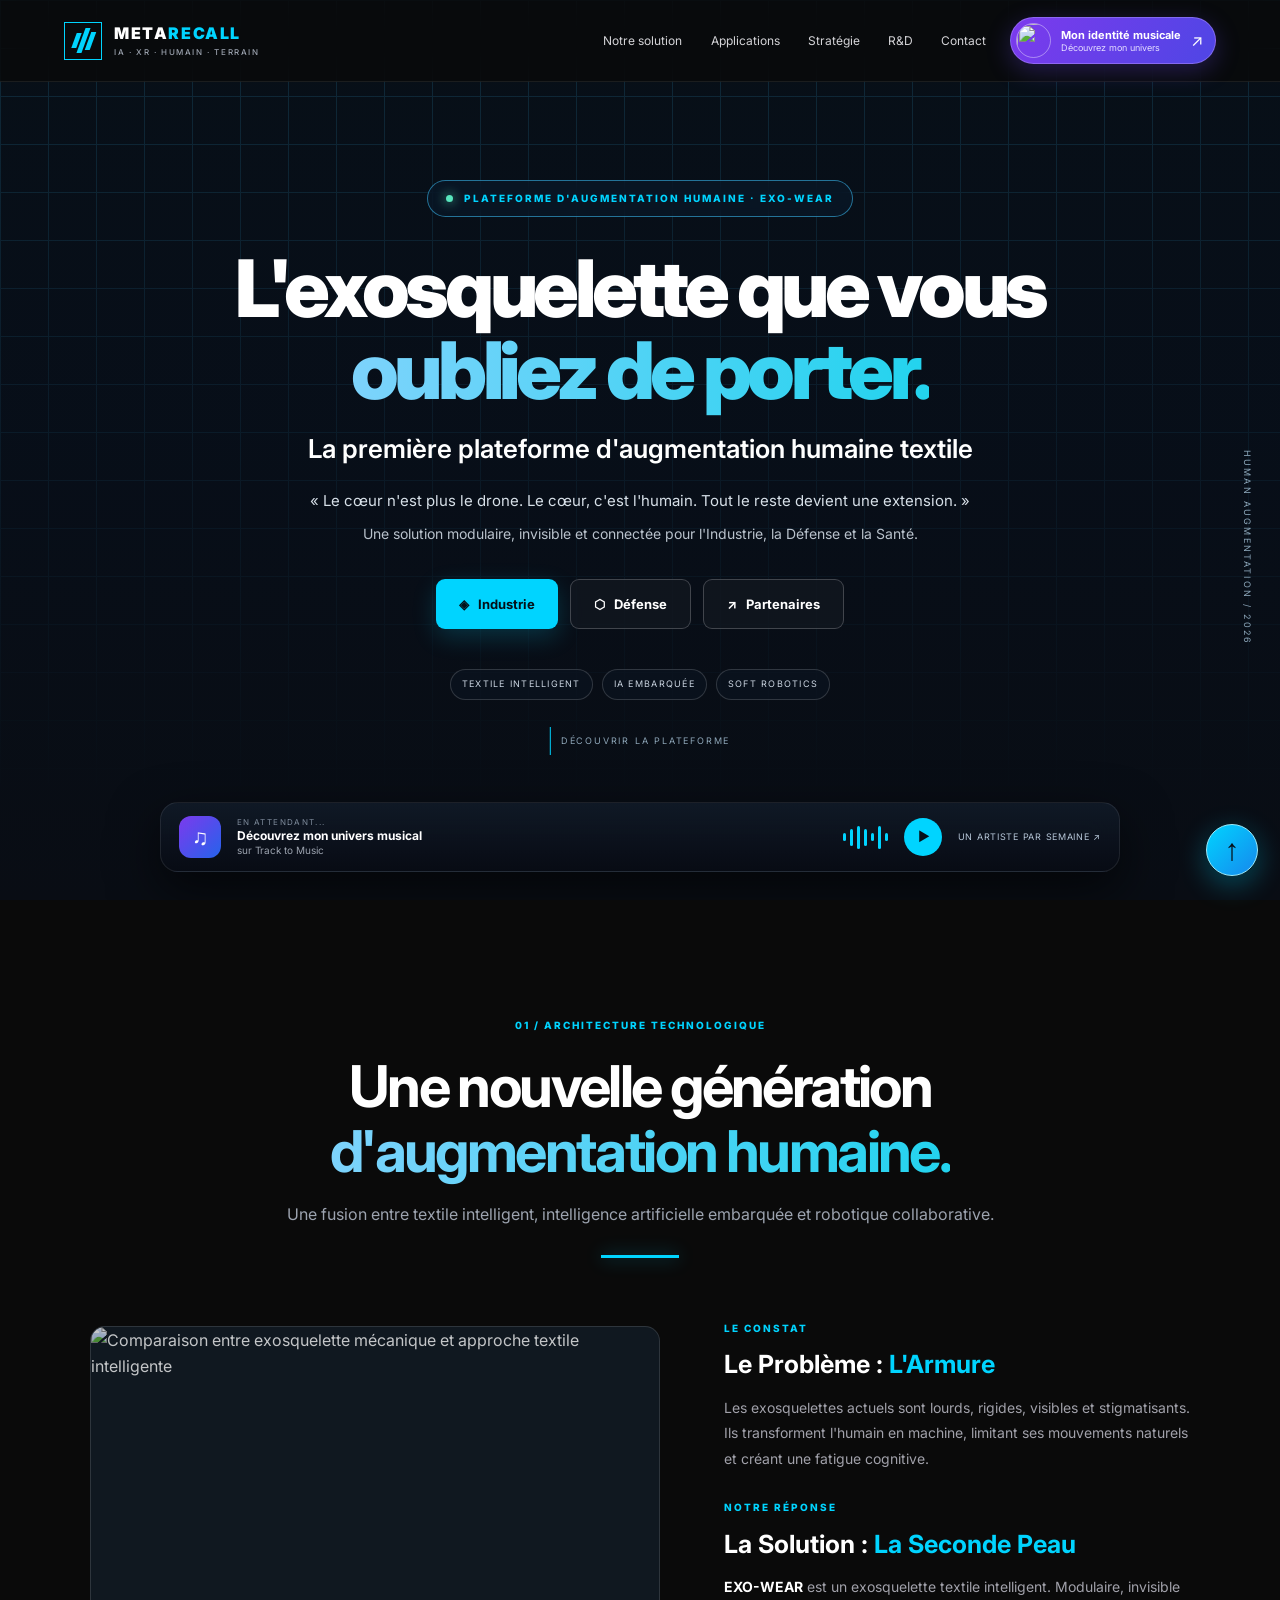
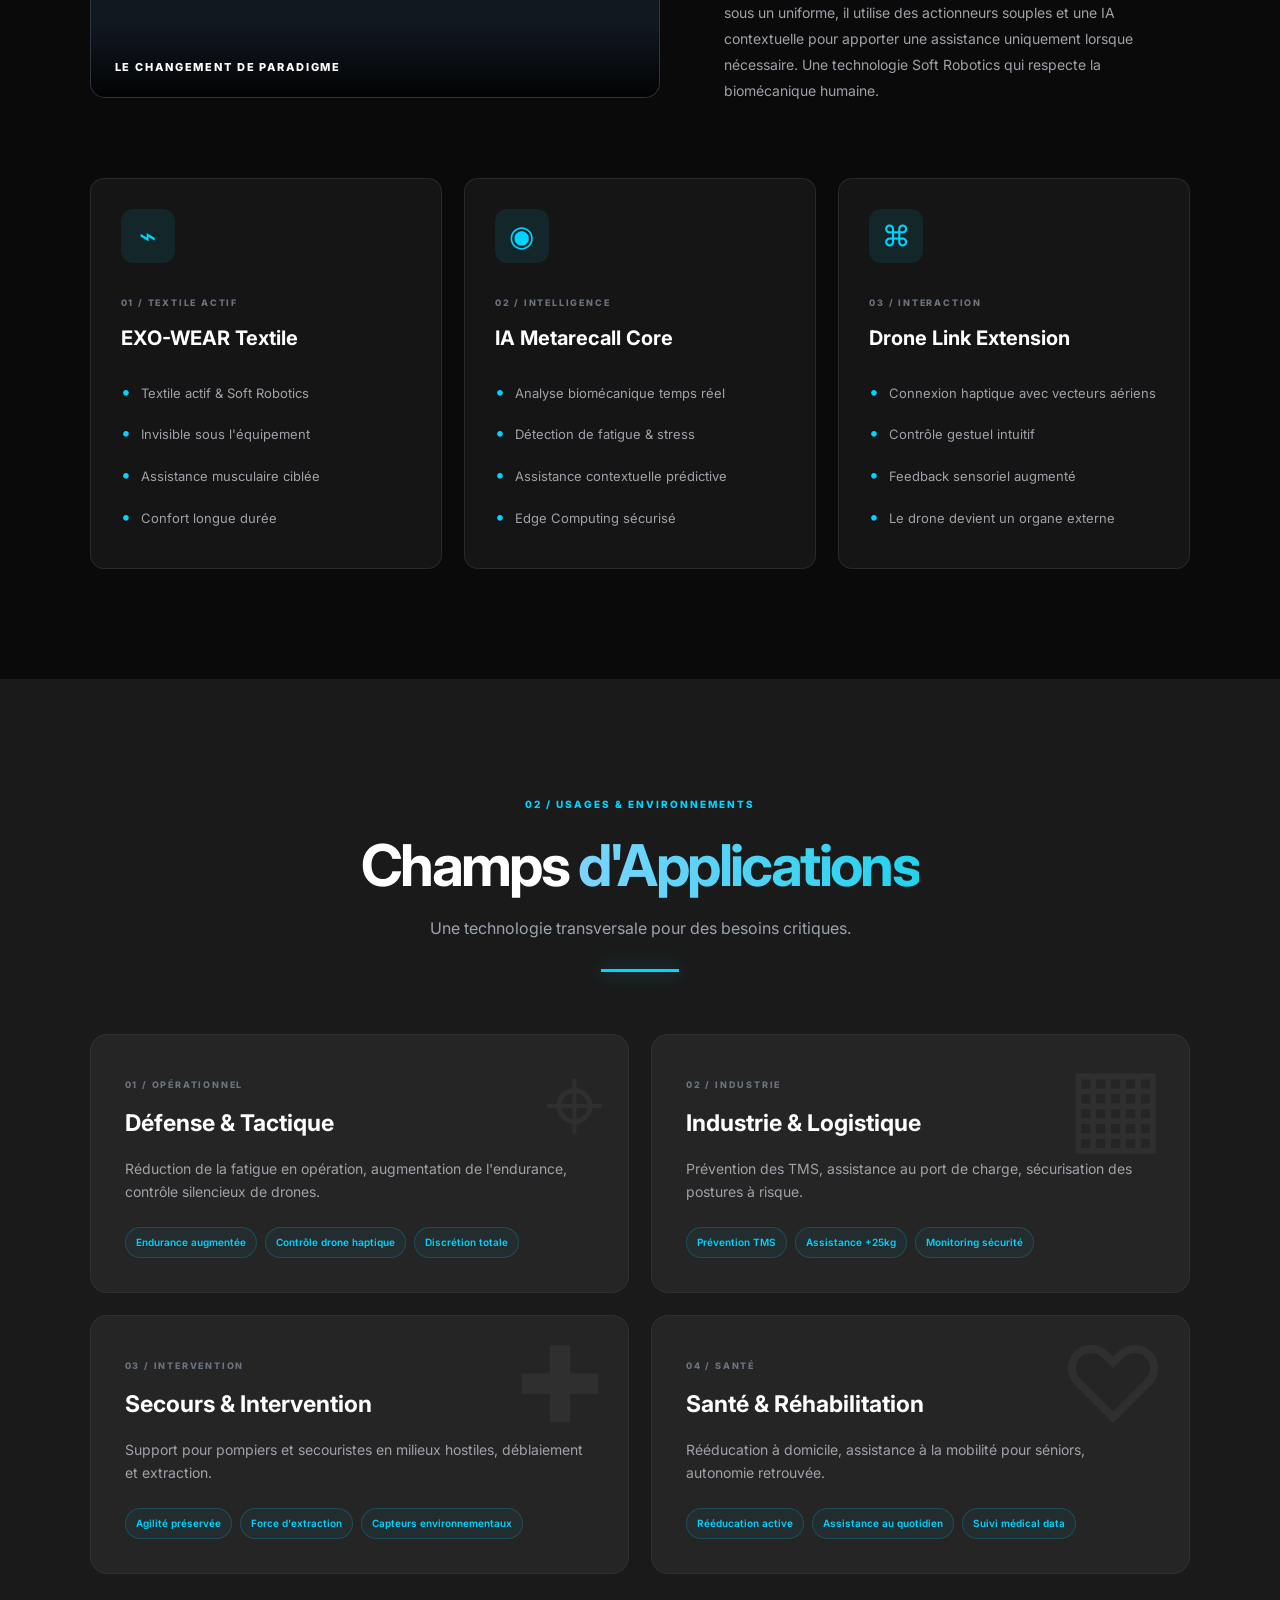
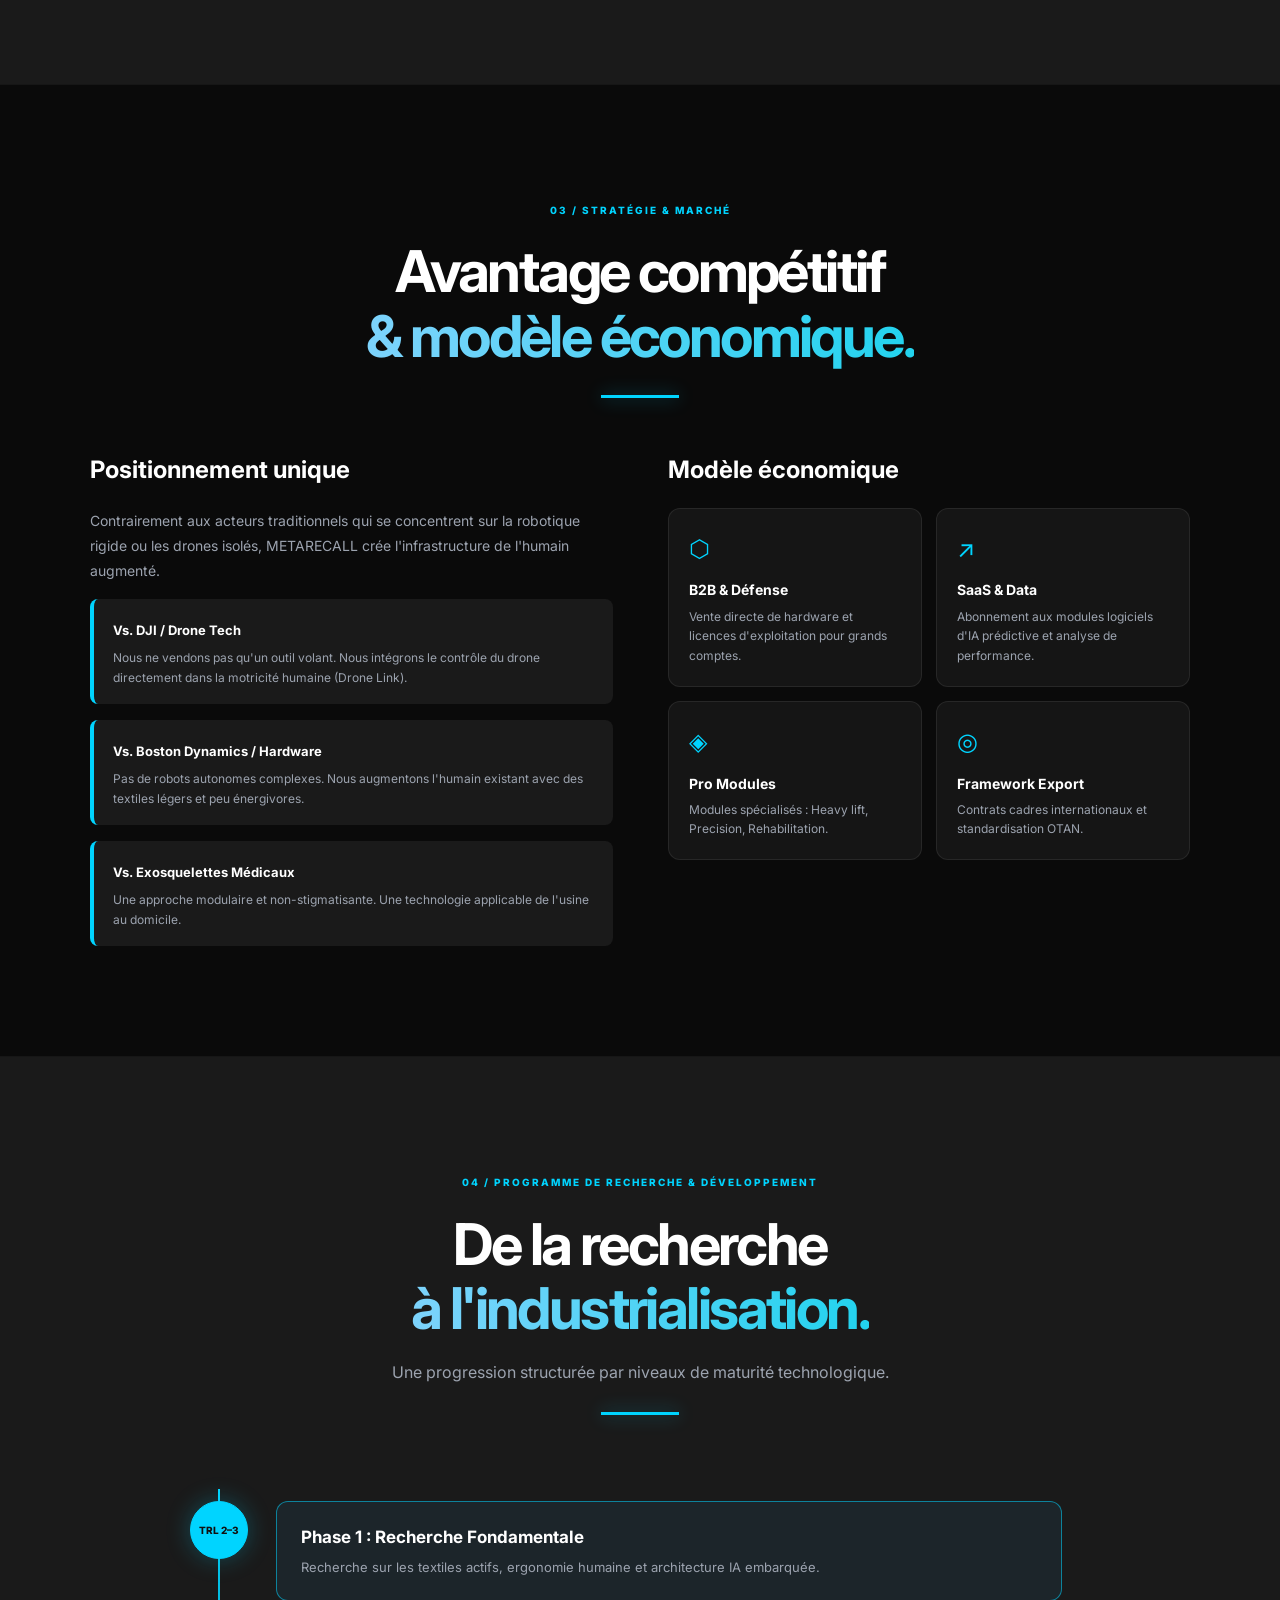
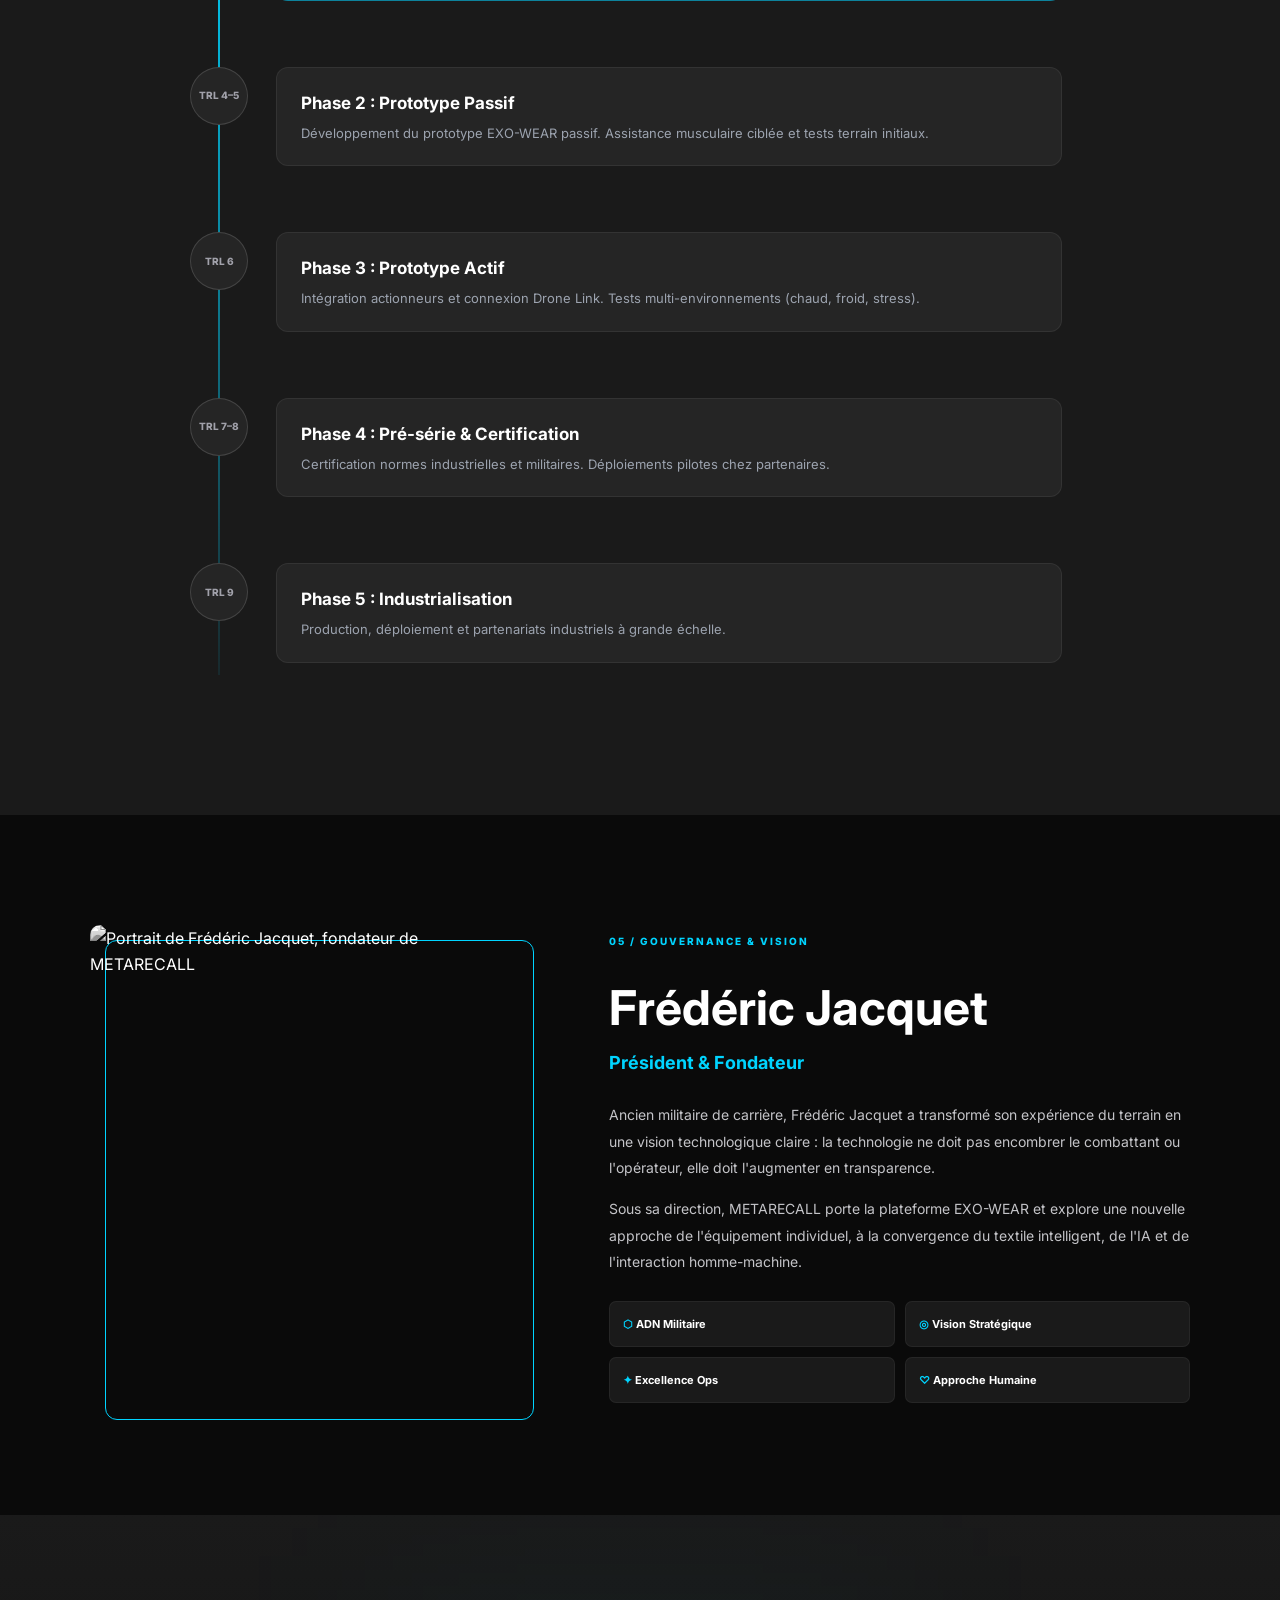
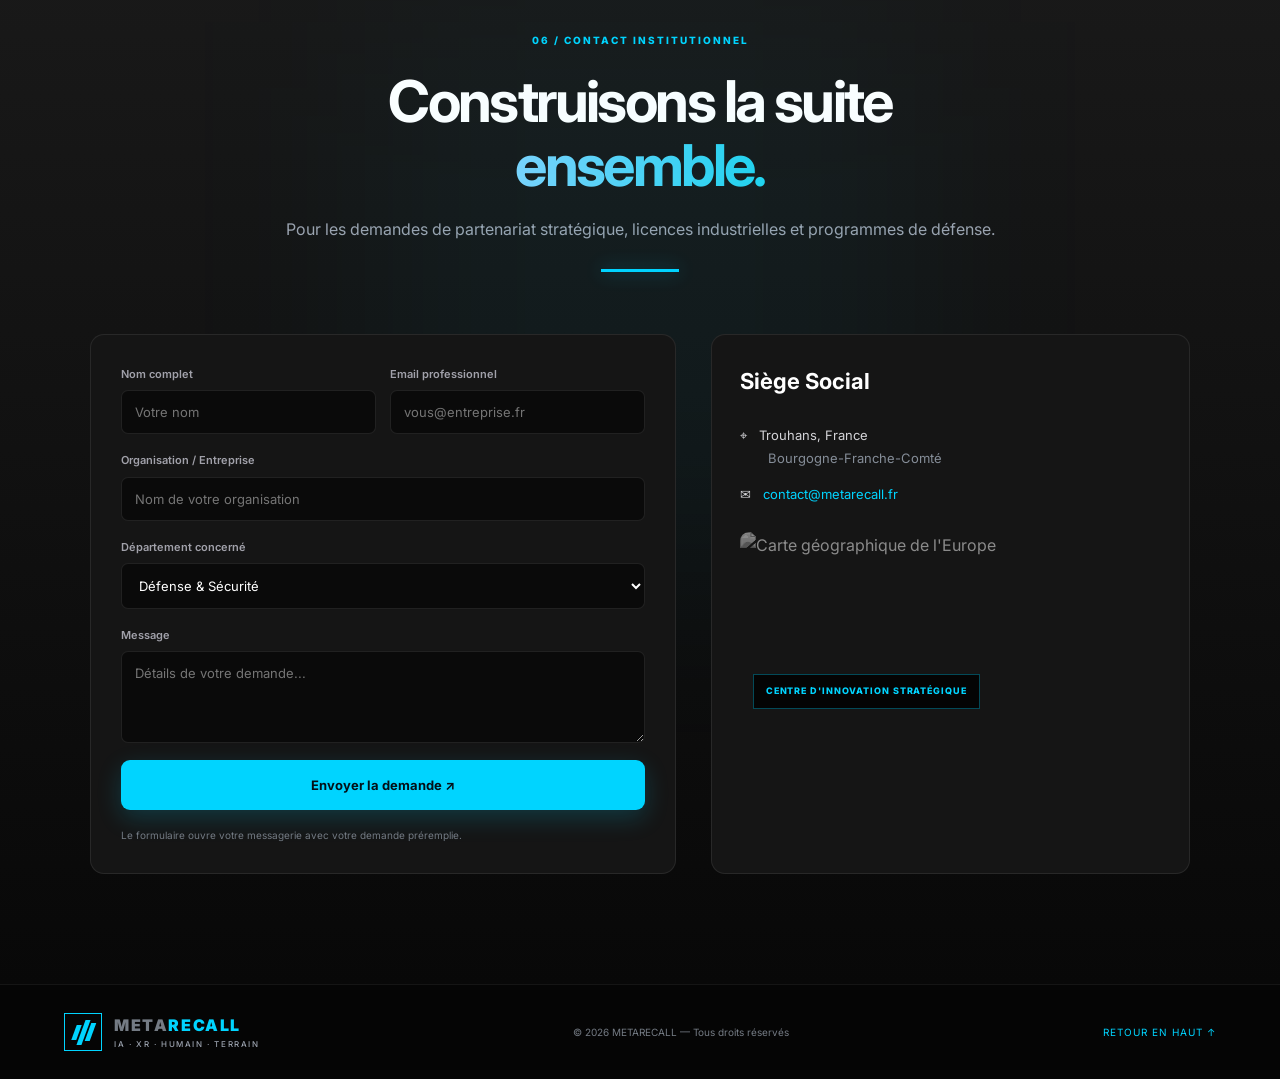
==== index.html @ d0b4c170 "Move back-to-top control to the right and make it a button" ====
<!doctype html>
<html lang="fr">
<head>
<meta charset="UTF-8"><meta name="viewport" content="width=device-width,initial-scale=1">
<meta name="description" content="METARECALL — Plateforme d'augmentation humaine et textile intelligent EXO-WEAR. Textile actif, IA embarquée et interaction homme-machine.">
<meta name="theme-color" content="#1a1a1a">
<title>METARECALL — Plateforme d'Augmentation Humaine & Textile Intelligent</title>
<link rel="preconnect" href="https://fonts.googleapis.com"><link rel="preconnect" href="https://fonts.gstatic.com" crossorigin>
<link href="https://fonts.googleapis.com/css2?family=Inter:wght@300;400;500;600;700;800;900&display=swap" rel="stylesheet">
<link rel="stylesheet" href="styles.css">
<!-- METARECALL publish refresh 2026-11-22 -->
</head>
<body>
<header class="site-header" id="top">
 <a class="brand" href="#top" aria-label="METARECALL accueil"><span class="brand-symbol"><i></i><i></i><i></i></span><span class="brand-name">META<span>RECALL</span><small>IA · XR · HUMAIN · TERRAIN</small></span></a>
 <nav class="desktop-nav"><a href="#technology">Notre solution</a><a href="#applications">Applications</a><a href="#market">Stratégie</a><a href="#rd">R&D</a><a href="#contact">Contact</a></nav>
 <a class="music-identity-btn" href="https://tracto-musik.com/un-artiste-par-semaine" target="_blank" rel="noopener"><img src="https://images.hostinger.com/4c93b16c-d902-41cc-adce-40a76217487e.png" alt=""><span><b>Mon identité musicale</b><small>Découvrez mon univers</small></span><span class="arrow">↗</span></a>
 <button class="menu-toggle" aria-label="Ouvrir le menu" aria-expanded="false"><span></span><span></span></button>
</header>
<nav class="mobile-nav"><a href="#technology">Notre solution</a><a href="#applications">Applications</a><a href="#market">Stratégie</a><a href="#rd">R&D</a><a href="#contact">Contact</a></nav>
<main>
<section class="hero">
 <div class="hero-photo"></div><div class="hero-overlay"></div><div class="hero-grid"></div>
 <div class="hero-content reveal">
  <div class="eyebrow"><span class="pulse"></span> PLATEFORME D'AUGMENTATION HUMAINE · EXO-WEAR</div>
  <h1>L'exosquelette que vous<br><em>oubliez de porter.</em></h1>
  <p class="hero-subtitle">La première plateforme d'augmentation humaine textile</p>
  <p class="hero-quote">« Le cœur n'est plus le drone. Le cœur, c'est l'humain. Tout le reste devient une extension. »</p>
  <p class="hero-desc">Une solution modulaire, invisible et connectée pour l'Industrie, la Défense et la Santé.</p>
  <div class="hero-actions"><a class="btn btn-cyan" href="#industrie">◈ &nbsp; Industrie</a><a class="btn btn-dark" href="#defense">⬡ &nbsp; Défense</a><a class="btn btn-dark" href="#contact">↗ &nbsp; Partenaires</a></div>
  <div class="hero-tags"><span>TEXTILE INTELLIGENT</span><span>IA EMBARQUÉE</span><span>SOFT ROBOTICS</span></div>
 </div>
 <div class="hero-side-label">HUMAN AUGMENTATION / 2026</div>
 <a class="scroll-indicator" href="#technology"><span></span> DÉCOUVRIR LA PLATEFORME</a>
 <div class="music-cartouche"><div class="music-note">♫</div><div class="music-copy"><small>EN ATTENDANT...</small><strong>Découvrez mon univers musical</strong><span>sur Track to Music</span></div><div class="sound-bars"><i></i><i></i><i></i><i></i><i></i><i></i><i></i></div><a class="music-play" href="https://open.spotify.com/intl-fr/artist/7KwZrK2zXfmiLqDWJB0VXr" target="_blank" rel="noopener" aria-label="Spotify">▶</a><a class="music-link" href="https://tracto-musik.com/un-artiste-par-semaine" target="_blank" rel="noopener">UN ARTISTE PAR SEMAINE ↗</a></div>
</section>
<section class="section technology" id="technology">
 <div class="section-head reveal"><span class="section-label">01 / ARCHITECTURE TECHNOLOGIQUE</span><h2>Une nouvelle génération<br><em>d'augmentation humaine.</em></h2><p>Une fusion entre textile intelligent, intelligence artificielle embarquée et robotique collaborative.</p><div class="cyan-rule"></div></div>
 <div class="problem-layout">
  <div class="problem-image reveal"><img src="https://horizons-cdn.hostinger.com/4e3a385b-1cc6-40bb-ad78-7d74f32919c9/fred-eQfXa.jpg" alt="Comparaison entre exosquelette mécanique et approche textile intelligente"><span>LE CHANGEMENT DE PARADIGME</span></div>
  <div class="problem-copy reveal"><div class="mini-label">LE CONSTAT</div><h3>Le Problème : <em>L'Armure</em></h3><p>Les exosquelettes actuels sont lourds, rigides, visibles et stigmatisants. Ils transforment l'humain en machine, limitant ses mouvements naturels et créant une fatigue cognitive.</p><div class="mini-label cyan">NOTRE RÉPONSE</div><h3>La Solution : <em>La Seconde Peau</em></h3><p><strong>EXO-WEAR</strong> est un exosquelette textile intelligent. Modulaire, invisible sous un uniforme, il utilise des actionneurs souples et une IA contextuelle pour apporter une assistance uniquement lorsque nécessaire. Une technologie Soft Robotics qui respecte la biomécanique humaine.</p></div>
 </div>
 <div class="tech-grid">
  <article class="tech-card reveal"><div class="tech-icon">⌁</div><span class="card-index">01 / TEXTILE ACTIF</span><h3>EXO-WEAR Textile</h3><ul><li>Textile actif & Soft Robotics</li><li>Invisible sous l'équipement</li><li>Assistance musculaire ciblée</li><li>Confort longue durée</li></ul></article>
  <article class="tech-card reveal"><div class="tech-icon">◉</div><span class="card-index">02 / INTELLIGENCE</span><h3>IA Metarecall Core</h3><ul><li>Analyse biomécanique temps réel</li><li>Détection de fatigue & stress</li><li>Assistance contextuelle prédictive</li><li>Edge Computing sécurisé</li></ul></article>
  <article class="tech-card reveal"><div class="tech-icon">⌘</div><span class="card-index">03 / INTERACTION</span><h3>Drone Link Extension</h3><ul><li>Connexion haptique avec vecteurs aériens</li><li>Contrôle gestuel intuitif</li><li>Feedback sensoriel augmenté</li><li>Le drone devient un organe externe</li></ul></article>
 </div>
</section>
<section class="section applications" id="applications">
 <div class="section-head reveal"><span class="section-label">02 / USAGES & ENVIRONNEMENTS</span><h2>Champs <em>d'Applications</em></h2><p>Une technologie transversale pour des besoins critiques.</p><div class="cyan-rule"></div></div>
 <div class="application-grid">
  <article class="application-card reveal" id="defense"><div class="app-symbol">⌖</div><span class="card-index">01 / OPÉRATIONNEL</span><h3>Défense & Tactique</h3><p>Réduction de la fatigue en opération, augmentation de l'endurance, contrôle silencieux de drones.</p><div class="chips"><span>Endurance augmentée</span><span>Contrôle drone haptique</span><span>Discrétion totale</span></div></article>
  <article class="application-card reveal" id="industrie"><div class="app-symbol">▦</div><span class="card-index">02 / INDUSTRIE</span><h3>Industrie & Logistique</h3><p>Prévention des TMS, assistance au port de charge, sécurisation des postures à risque.</p><div class="chips"><span>Prévention TMS</span><span>Assistance +25kg</span><span>Monitoring sécurité</span></div></article>
  <article class="application-card reveal"><div class="app-symbol">✚</div><span class="card-index">03 / INTERVENTION</span><h3>Secours & Intervention</h3><p>Support pour pompiers et secouristes en milieux hostiles, déblaiement et extraction.</p><div class="chips"><span>Agilité préservée</span><span>Force d'extraction</span><span>Capteurs environnementaux</span></div></article>
  <article class="application-card reveal"><div class="app-symbol">♡</div><span class="card-index">04 / SANTÉ</span><h3>Santé & Réhabilitation</h3><p>Rééducation à domicile, assistance à la mobilité pour séniors, autonomie retrouvée.</p><div class="chips"><span>Rééducation active</span><span>Assistance au quotidien</span><span>Suivi médical data</span></div></article>
 </div>
</section>
<section class="section market" id="market"><div class="section-head reveal"><span class="section-label">03 / STRATÉGIE & MARCHÉ</span><h2>Avantage compétitif<br><em>& modèle économique.</em></h2><div class="cyan-rule"></div></div>
 <div class="market-grid"><div class="market-column reveal"><h3>Positionnement unique</h3><p class="muted">Contrairement aux acteurs traditionnels qui se concentrent sur la robotique rigide ou les drones isolés, METARECALL crée l'infrastructure de l'humain augmenté.</p><div class="comparison"><b>Vs. DJI / Drone Tech</b><p>Nous ne vendons pas qu'un outil volant. Nous intégrons le contrôle du drone directement dans la motricité humaine (Drone Link).</p></div><div class="comparison"><b>Vs. Boston Dynamics / Hardware</b><p>Pas de robots autonomes complexes. Nous augmentons l'humain existant avec des textiles légers et peu énergivores.</p></div><div class="comparison"><b>Vs. Exosquelettes Médicaux</b><p>Une approche modulaire et non-stigmatisante. Une technologie applicable de l'usine au domicile.</p></div></div>
 <div class="market-column reveal"><h3>Modèle économique</h3><div class="business-grid"><article><span>⬡</span><b>B2B & Défense</b><p>Vente directe de hardware et licences d'exploitation pour grands comptes.</p></article><article><span>↗</span><b>SaaS & Data</b><p>Abonnement aux modules logiciels d'IA prédictive et analyse de performance.</p></article><article><span>◈</span><b>Pro Modules</b><p>Modules spécialisés : Heavy lift, Precision, Rehabilitation.</p></article><article><span>◎</span><b>Framework Export</b><p>Contrats cadres internationaux et standardisation OTAN.</p></article></div></div></div>
</section>
<section class="section rd" id="rd"><div class="section-head reveal"><span class="section-label">04 / PROGRAMME DE RECHERCHE & DÉVELOPPEMENT</span><h2>De la recherche<br><em>à l'industrialisation.</em></h2><p>Une progression structurée par niveaux de maturité technologique.</p><div class="cyan-rule"></div></div><div class="timeline">
 <article class="phase current reveal"><span>TRL 2–3</span><div><h3>Phase 1 : Recherche Fondamentale</h3><p>Recherche sur les textiles actifs, ergonomie humaine et architecture IA embarquée.</p></div></article>
 <article class="phase reveal"><span>TRL 4–5</span><div><h3>Phase 2 : Prototype Passif</h3><p>Développement du prototype EXO-WEAR passif. Assistance musculaire ciblée et tests terrain initiaux.</p></div></article>
 <article class="phase reveal"><span>TRL 6</span><div><h3>Phase 3 : Prototype Actif</h3><p>Intégration actionneurs et connexion Drone Link. Tests multi-environnements (chaud, froid, stress).</p></div></article>
 <article class="phase reveal"><span>TRL 7–8</span><div><h3>Phase 4 : Pré-série & Certification</h3><p>Certification normes industrielles et militaires. Déploiements pilotes chez partenaires.</p></div></article>
 <article class="phase reveal"><span>TRL 9</span><div><h3>Phase 5 : Industrialisation</h3><p>Production, déploiement et partenariats industriels à grande échelle.</p></div></article>
 </div></section>
<section class="section leadership"><div class="leadership-image reveal"><img src="https://horizons-cdn.hostinger.com/4e3a385b-1cc6-40bb-ad78-7d74f32919c9/fred-xinbh.png" alt="Portrait de Frédéric Jacquet, fondateur de METARECALL"></div><div class="leadership-copy reveal"><span class="section-label">05 / GOUVERNANCE & VISION</span><h2>Frédéric Jacquet</h2><h4>Président & Fondateur</h4><p>Ancien militaire de carrière, Frédéric Jacquet a transformé son expérience du terrain en une vision technologique claire : la technologie ne doit pas encombrer le combattant ou l'opérateur, elle doit l'augmenter en transparence.</p><p>Sous sa direction, METARECALL porte la plateforme EXO-WEAR et explore une nouvelle approche de l'équipement individuel, à la convergence du textile intelligent, de l'IA et de l'interaction homme-machine.</p><div class="values"><span>⬡ ADN Militaire</span><span>◎ Vision Stratégique</span><span>✦ Excellence Ops</span><span>♡ Approche Humaine</span></div></div></section>
<section class="section contact" id="contact"><div class="contact-glow"></div><div class="section-head reveal"><span class="section-label">06 / CONTACT INSTITUTIONNEL</span><h2>Construisons la suite<br><em>ensemble.</em></h2><p>Pour les demandes de partenariat stratégique, licences industrielles et programmes de défense.</p><div class="cyan-rule"></div></div><div class="contact-layout"><form class="contact-form reveal" id="contactForm"><div class="form-row"><label>Nom complet<input name="name" required placeholder="Votre nom"></label><label>Email professionnel<input name="email" type="email" required placeholder="vous@entreprise.fr"></label></div><label>Organisation / Entreprise<input name="company" required placeholder="Nom de votre organisation"></label><label>Département concerné<select name="type"><option>Défense & Sécurité</option><option>Industrie & Logistique</option><option>Partenariat R&D</option></select></label><label>Message<textarea name="message" rows="4" required placeholder="Détails de votre demande..."></textarea></label><button class="btn btn-cyan" type="submit">Envoyer la demande ↗</button><small class="form-note">Le formulaire ouvre votre messagerie avec votre demande préremplie.</small></form><div class="contact-info reveal"><h3>Siège Social</h3><p>⌖ &nbsp; Trouhans, France<br><span>Bourgogne-Franche-Comté</span></p><p>✉ &nbsp; <a href="mailto:contact@metarecall.fr">contact@metarecall.fr</a></p><div class="map-card"><img src="https://images.unsplash.com/photo-1601037295085-6c17aa4e40a7?auto=format&fit=crop&w=1000&q=80" alt="Carte géographique de l'Europe"><span>CENTRE D'INNOVATION STRATÉGIQUE</span></div></div></div></section>
</main>
<footer><a class="brand" href="#top"><span class="brand-symbol"><i></i><i></i><i></i></span><span class="brand-name">META<span>RECALL</span><small>IA · XR · HUMAIN · TERRAIN</small></span></a><span>© <span id="year"></span> METARECALL — Tous droits réservés</span><a href="#top">RETOUR EN HAUT ↑</a></footer>
<button class="back-to-top-float" type="button" aria-label="Remonter tout en haut" title="Remonter tout en haut" style="position:fixed!important;z-index:2147483647!important;right:22px!important;left:auto!important;bottom:24px!important;display:flex!important;align-items:center!important;justify-content:center!important;pointer-events:auto!important;"><span aria-hidden="true">↑</span></button>
<script src="script.js"></script>
</body></html>
---- styles.css ----
:root{--bg:#1a1a1a;--panel:#151515;--panel2:#252525;--cyan:#00d4ff;--muted:#a1a1aa;--line:rgba(255,255,255,.1);--violet:#7c3aed}*{box-sizing:border-box}html{scroll-behavior:smooth;scroll-padding-top:90px}body{margin:0;background:var(--bg);color:#fff;font-family:Inter,Arial,sans-serif;line-height:1.65;overflow-x:hidden}a{color:inherit;text-decoration:none}img{display:block;max-width:100%}::selection{background:var(--cyan);color:#111}::-webkit-scrollbar{width:9px}::-webkit-scrollbar-track{background:#1a1a1a}::-webkit-scrollbar-thumb{background:var(--cyan);border-radius:9px}.site-header{position:fixed;z-index:100;inset:0 0 auto;height:82px;padding:0 clamp(20px,5vw,78px);display:flex;align-items:center;justify-content:space-between;gap:24px;background:rgba(10,10,10,.78);backdrop-filter:blur(18px);border-bottom:1px solid rgba(255,255,255,.08);transition:.3s}.brand{display:flex;align-items:center;gap:12px;flex-shrink:0}.brand-symbol{width:38px;height:38px;display:flex;align-items:center;justify-content:center;gap:2px;border:1px solid var(--cyan);padding:6px}.brand-symbol i{display:block;width:5px;background:var(--cyan);transform:skew(-20deg)}.brand-symbol i:nth-child(1){height:15px}.brand-symbol i:nth-child(2){height:25px}.brand-symbol i:nth-child(3){height:18px}.brand-name{font-size:16px;font-weight:900;letter-spacing:.1em;line-height:1.15}.brand-name>span{color:var(--cyan)}.brand-name small{display:block;margin-top:5px;font-size:8px;font-weight:500;letter-spacing:.2em;color:#9ca3af}.desktop-nav{display:flex;align-items:center;gap:clamp(15px,2.2vw,32px);margin-left:auto}.desktop-nav a{font-size:12px;color:#d4d4d8;transition:.2s}.desktop-nav a:hover{color:var(--cyan)}.music-identity-btn{display:flex;align-items:center;gap:10px;padding:5px 12px 5px 5px;border-radius:999px;background:linear-gradient(120deg,#7c3aed,#4f46e5);border:1px solid #a78bfa88;box-shadow:0 7px 25px #6d4aff44;white-space:nowrap}.music-identity-btn img{width:35px;height:35px;border-radius:50%;object-fit:cover;border:1px solid #ffffff66}.music-identity-btn b,.music-identity-btn small{display:block;line-height:1.3}.music-identity-btn b{font-size:11px}.music-identity-btn small{font-size:9px;color:#e4ddff}.music-identity-btn .arrow{font-size:16px}.menu-toggle,.mobile-nav{display:none}.hero{min-height:900px;min-height:100svh;position:relative;isolation:isolate;display:flex;align-items:center;justify-content:center;text-align:center;padding:130px 22px 150px;overflow:hidden;background:#080d16}.hero-photo,.hero-overlay,.hero-grid{position:absolute;inset:0;z-index:-1}.hero-photo{background-image:url('https://images.unsplash.com/photo-1621544276509-3703c3e9e58e?auto=format&fit=crop&w=2200&q=90');background-size:cover;background-position:center 38%;filter:grayscale(1);opacity:.47;transform:scale(1.025)}.hero-overlay{background:linear-gradient(180deg,rgba(7,16,24,.73),rgba(7,15,26,.62) 48%,#090d14 100%)}.hero-grid{opacity:.15;background-image:linear-gradient(#3ec6ff 1px,transparent 1px),linear-gradient(90deg,#3ec6ff 1px,transparent 1px);background-size:48px 48px;mask-image:linear-gradient(180deg,#000,transparent 90%)}.hero-content{width:min(100%,1050px);position:relative;z-index:2}.eyebrow,.section-label,.mini-label,.card-index{font-size:10px;letter-spacing:.2em;font-weight:800;color:var(--cyan)}.eyebrow{display:inline-flex;align-items:center;gap:11px;padding:9px 18px;border:1px solid #3ec6ff88;background:#0b1c2e88;border-radius:999px;backdrop-filter:blur(10px)}.pulse{width:7px;height:7px;border-radius:50%;background:#58e5bd;box-shadow:0 0 12px #58e5bd}.hero h1{font-size:clamp(42px,6.2vw,82px);line-height:1.04;letter-spacing:-.055em;margin:30px 0 16px;font-weight:850}.hero h1 em,.section-head h2 em{font-style:normal;color:var(--cyan);background:linear-gradient(90deg,#7dd3fc,#22d3ee);background-clip:text;-webkit-background-clip:text;-webkit-text-fill-color:transparent}.hero-subtitle{font-size:clamp(18px,2.2vw,26px);font-weight:600;margin:0 0 18px}.hero-quote{font-size:15px;color:#d7e0e8;margin:0 auto 8px;max-width:780px}.hero-desc{color:#b9c2cc;font-size:14px;margin:0 auto;max-width:760px}.hero-actions{display:flex;justify-content:center;gap:12px;flex-wrap:wrap;margin-top:34px}.btn{border:0;cursor:pointer;display:inline-flex;align-items:center;justify-content:center;min-height:50px;padding:0 23px;border-radius:9px;font:700 13px Inter,sans-serif;transition:transform .2s,filter .2s,border-color .2s}.btn:hover{transform:translateY(-2px);filter:brightness(1.1)}.btn-cyan{background:var(--cyan);color:#041018;box-shadow:0 8px 25px #00d4ff30}.btn-dark{background:#121820c9;border:1px solid #ffffff35;color:#fff}.btn-dark:hover{border-color:#00d4ff88}.hero-tags{display:flex;justify-content:center;gap:9px;flex-wrap:wrap;margin-top:40px}.hero-tags span{font-size:9px;letter-spacing:.14em;color:#cbd5e1;border:1px solid #ffffff28;border-radius:99px;padding:7px 11px;background:#0b1420a8}.hero-side-label{position:absolute;right:26px;top:50%;writing-mode:vertical-rl;font-size:9px;letter-spacing:.24em;color:#8ba5b8}.scroll-indicator{position:absolute;bottom:145px;left:50%;transform:translateX(-50%);font-size:9px;letter-spacing:.2em;color:#8fa7b9;display:flex;align-items:center;gap:10px}.scroll-indicator span{height:28px;width:1px;background:var(--cyan)}.music-cartouche{position:absolute;z-index:3;bottom:28px;left:50%;transform:translateX(-50%);width:min(960px,calc(100% - 36px));display:flex;align-items:center;gap:16px;text-align:left;padding:13px 18px;border:1px solid #ffffff16;border-radius:18px;background:linear-gradient(180deg,#111a28e8,#080c14f2);box-shadow:0 18px 50px #0009;backdrop-filter:blur(16px)}.music-note{width:42px;height:42px;display:grid;place-items:center;border-radius:12px;background:linear-gradient(135deg,#7c3aed,#2563eb);font-size:22px}.music-copy{display:flex;flex-direction:column;line-height:1.35;min-width:0}.music-copy small{font-size:8px;letter-spacing:.17em;color:#7e8b9b}.music-copy strong{font-size:12px}.music-copy span{font-size:10px;color:#9ca3af}.sound-bars{display:flex;align-items:center;gap:4px;margin-left:auto;height:26px}.sound-bars i{display:block;width:3px;border-radius:5px;background:var(--cyan);height:8px;animation:wave 1s ease-in-out infinite alternate}.sound-bars i:nth-child(2n){height:17px;animation-delay:.2s}.sound-bars i:nth-child(3n){height:23px;animation-delay:.4s}.music-play{width:38px;height:38px;border-radius:50%;display:grid;place-items:center;background:var(--cyan);color:#061018;font-size:13px;padding-left:2px}.music-link{font-size:9px;letter-spacing:.08em;color:#b7c8d9;white-space:nowrap}.section{padding:110px clamp(20px,7vw,110px);position:relative}.technology{background:#0a0a0a}.section-head{text-align:center;max-width:850px;margin:0 auto 62px}.section-head h2{font-size:clamp(34px,4.5vw,58px);line-height:1.12;letter-spacing:-.045em;margin:18px 0}.section-head>p{color:#9ca3af;font-size:16px;max-width:720px;margin:0 auto}.cyan-rule{height:3px;width:78px;background:var(--cyan);margin:27px auto 0;box-shadow:0 0 18px #00d4ff77}.problem-layout{display:grid;grid-template-columns:1.1fr .9fr;gap:clamp(30px,5vw,70px);align-items:center;max-width:1200px;margin:0 auto 75px}.problem-image{position:relative;border-radius:15px;overflow:hidden;border:1px solid #ffffff20;min-height:370px;background:#101820}.problem-image img{width:100%;height:100%;min-height:370px;object-fit:cover;opacity:.75;transition:.5s}.problem-image:hover img{opacity:.95;transform:scale(1.025)}.problem-image span{position:absolute;bottom:0;left:0;right:0;padding:35px 24px 20px;background:linear-gradient(transparent,#000d);font-size:11px;font-weight:800;letter-spacing:.17em}.problem-copy .mini-label{margin:0 0 8px}.problem-copy .mini-label.cyan{margin-top:27px}.problem-copy h3{font-size:25px;margin:0 0 9px}.problem-copy h3 em{font-style:normal;color:var(--cyan)}.problem-copy p{font-size:14px;line-height:1.85;color:#a1a1aa;margin:0}.problem-copy p strong{color:white}.tech-grid{max-width:1200px;margin:auto;display:grid;grid-template-columns:repeat(3,1fr);gap:22px}.tech-card{padding:30px;background:#151515;border:1px solid #ffffff16;border-radius:14px;transition:.3s;min-height:275px}.tech-card:hover{border-color:#00d4ff88;transform:translateY(-5px);box-shadow:0 15px 40px #00d4ff0c}.tech-icon{width:54px;height:54px;border-radius:12px;background:#00d4ff18;color:var(--cyan);display:grid;place-items:center;font-size:29px;margin-bottom:24px}.card-index{font-size:9px;color:#6b7280}.tech-card h3{font-size:20px;margin:8px 0 16px}.tech-card ul{list-style:none;padding:0;margin:0}.tech-card li{font-size:13px;color:#a1a1aa;padding:6px 0}.tech-card li:before{content:'•';color:var(--cyan);font-size:18px;margin-right:10px}.applications{background:#1a1a1a}.application-grid{max-width:1200px;margin:auto;display:grid;grid-template-columns:repeat(2,1fr);gap:22px}.application-card{position:relative;overflow:hidden;padding:34px;background:#252525;border:1px solid #ffffff0d;border-radius:17px;transition:.3s}.application-card:hover{border-color:#00d4ff77;transform:translateY(-4px)}.app-symbol{position:absolute;right:24px;top:15px;font-size:105px;line-height:1;color:#ffffff0c}.application-card h3{font-size:23px;margin:10px 0}.application-card p{color:#a1a1aa;font-size:14px;max-width:520px}.chips{display:flex;flex-wrap:wrap;gap:8px;margin-top:24px}.chips span{font-size:10px;font-weight:600;color:var(--cyan);border:1px solid #00d4ff33;background:#00d4ff0b;padding:6px 10px;border-radius:99px}.market{background:#0a0a0a;border-block:1px solid #ffffff0c}.market .section-head{margin-bottom:52px}.market-grid{max-width:1200px;margin:auto;display:grid;grid-template-columns:1fr 1fr;gap:55px}.market-column h3{font-size:24px;margin:0 0 18px}.muted{font-size:14px;color:#9ca3af;line-height:1.8}.comparison{margin-top:16px;padding:17px 19px;background:#1a1a1a;border-radius:8px;border-left:4px solid var(--cyan)}.comparison b{font-size:13px}.comparison p{font-size:12px;color:#9ca3af;margin:5px 0 0}.business-grid{display:grid;grid-template-columns:1fr 1fr;gap:14px}.business-grid article{background:#151515;border:1px solid #ffffff14;border-radius:12px;padding:20px}.business-grid article>span{font-size:24px;color:var(--cyan)}.business-grid b{display:block;margin:10px 0 5px;font-size:14px}.business-grid p{margin:0;color:#9ca3af;font-size:12px}.rd{background:#1a1a1a}.timeline{max-width:900px;margin:0 auto;position:relative}.timeline:before{content:'';position:absolute;left:28px;top:12px;bottom:12px;width:2px;background:linear-gradient(var(--cyan),#00d4ff15)}.phase{position:relative;display:flex;align-items:flex-start;gap:28px;margin:0 0 18px;padding:24px 28px 24px 0}.phase>span{position:relative;z-index:1;flex:0 0 58px;height:58px;border-radius:50%;display:grid;place-items:center;background:#252525;border:1px solid #ffffff24;color:#a1a1aa;font-size:10px;font-weight:800}.phase.current>span{background:var(--cyan);color:#111;border-color:var(--cyan);box-shadow:0 0 25px #00d4ff44}.phase>div{flex:1;background:#252525;border:1px solid #ffffff10;border-radius:12px;padding:21px 24px}.phase.current>div{border-color:#00d4ff88;background:#1c252a}.phase h3{font-size:17px;margin:0 0 6px}.phase p{font-size:13px;color:#9ca3af;margin:0}.leadership{background:#0a0a0a;display:grid;grid-template-columns:.85fr 1.15fr;align-items:center;gap:clamp(35px,7vw,100px)}.leadership-image{position:relative}.leadership-image:after{content:'';position:absolute;inset:15px -15px -15px 15px;border:1px solid var(--cyan);border-radius:12px;z-index:0}.leadership-image img{position:relative;z-index:1;width:100%;height:480px;object-fit:cover;object-position:center 25%;border-radius:10px;filter:grayscale(1);transition:.5s}.leadership-image:hover img{filter:grayscale(0)}.leadership-copy h2{font-size:clamp(32px,4vw,48px);margin:16px 0 0}.leadership-copy h4{font-size:18px;color:var(--cyan);margin:0 0 25px}.leadership-copy p{font-size:14px;color:#c4c4c8;line-height:1.9}.values{display:grid;grid-template-columns:1fr 1fr;gap:10px;margin-top:25px}.values span{padding:13px;background:#1a1a1a;border:1px solid #ffffff0d;border-radius:7px;font-size:11px;font-weight:700}.values span:first-letter{color:var(--cyan)}.contact{background:linear-gradient(180deg,#1a1a1a,#080808);overflow:hidden}.contact-glow{position:absolute;width:550px;height:550px;left:50%;top:10%;transform:translateX(-50%);background:#00d4ff0b;filter:blur(100px);pointer-events:none}.contact-layout{position:relative;max-width:1150px;margin:auto;display:grid;grid-template-columns:1.1fr .9fr;gap:35px}.contact-form{padding:30px;background:#151515;border:1px solid #ffffff15;border-radius:14px;display:flex;flex-direction:column;gap:17px}.contact-form label{display:flex;flex-direction:column;gap:7px;font-size:11px;color:#a1a1aa;font-weight:600}.form-row{display:grid;grid-template-columns:1fr 1fr;gap:14px}.contact-form input,.contact-form select,.contact-form textarea{width:100%;background:#0a0a0a;border:1px solid #ffffff18;border-radius:7px;padding:13px;color:#fff;font:13px Inter,sans-serif;outline:none}.contact-form input:focus,.contact-form select:focus,.contact-form textarea:focus{border-color:var(--cyan)}.contact-form textarea{resize:vertical}.contact-form .btn{width:100%}.form-note{font-size:10px;color:#737b84}.contact-info{padding:28px;background:#151515;border:1px solid #ffffff15;border-radius:14px}.contact-info h3{font-size:22px;margin:0 0 24px}.contact-info p{font-size:13px;color:#d4d4d8;line-height:1.8}.contact-info p span{padding-left:28px;color:#858d98}.contact-info a{color:var(--cyan)}.map-card{height:190px;position:relative;overflow:hidden;border-radius:9px;margin-top:25px}.map-card img{width:100%;height:100%;object-fit:cover;opacity:.5;filter:grayscale(1)}.map-card span{position:absolute;left:13px;bottom:13px;padding:9px 12px;background:#000c;border:1px solid #00d4ff55;color:var(--cyan);font-size:9px;font-weight:800;letter-spacing:.1em}footer{padding:28px clamp(20px,5vw,78px);background:#050505;border-top:1px solid #ffffff10;display:flex;align-items:center;justify-content:space-between;gap:20px;color:#747b84;font-size:10px}footer>a:last-child{color:var(--cyan);letter-spacing:.1em}.reveal{opacity:0;transform:translateY(22px);transition:opacity .7s ease,transform .7s ease}.reveal.visible{opacity:1;transform:none}@keyframes wave{from{transform:scaleY(.45)}to{transform:scaleY(1.2)}}@media(max-width:1050px){.desktop-nav{gap:14px}.desktop-nav a{font-size:11px}.music-identity-btn b{font-size:10px}.music-identity-btn small{font-size:8px}.problem-layout{grid-template-columns:1fr 1fr}}@media(max-width:850px){.site-header{height:72px;padding:0 20px}.desktop-nav,.site-header>.music-identity-btn{display:none}.menu-toggle{display:flex;width:42px;height:42px;border:1px solid #ffffff25;border-radius:9px;background:#ffffff0b;flex-direction:column;align-items:center;justify-content:center;gap:6px}.menu-toggle span{width:18px;height:2px;background:#fff}.mobile-nav{position:fixed;z-index:99;top:72px;left:12px;right:12px;padding:12px;background:#10141deF;border:1px solid #ffffff20;border-radius:13px;backdrop-filter:blur(15px);display:none;flex-direction:column}.mobile-nav.open{display:flex}.mobile-nav a{padding:13px 15px;border-radius:8px;color:#e5e7eb;font-size:14px}.mobile-nav a:hover{background:#00d4ff18;color:var(--cyan)}.hero{min-height:850px;padding-top:120px}.hero h1{font-size:clamp(39px,7vw,64px)}.hero-side-label{display:none}.scroll-indicator{bottom:145px}.problem-layout,.market-grid,.leadership,.contact-layout{grid-template-columns:1fr}.problem-image,.problem-image img{min-height:300px;max-height:420px}.tech-grid{grid-template-columns:1fr 1fr}.tech-card:last-child{grid-column:1/-1}.leadership-image{max-width:540px;margin:0 auto;width:100%}.leadership-image img{height:430px}.contact-layout{max-width:650px}.market-grid{gap:38px}}@media(max-width:560px){.section{padding:78px 19px}.hero{min-height:880px;padding:112px 18px 180px}.eyebrow{font-size:8px;letter-spacing:.12em;padding:8px 11px}.hero h1{font-size:42px;margin:25px 0 15px}.hero-subtitle{font-size:18px}.hero-quote{font-size:13px}.hero-desc{font-size:12px}.hero-actions{gap:8px}.btn{min-height:46px;padding:0 14px;font-size:11px}.hero-tags{margin-top:27px}.music-cartouche{bottom:15px;padding:10px;gap:9px;border-radius:13px}.music-note{width:35px;height:35px;font-size:18px}.music-copy strong{font-size:10px}.music-copy span{font-size:9px}.music-link{display:none}.sound-bars{gap:3px}.music-play{width:33px;height:33px;flex-shrink:0}.scroll-indicator{bottom:115px;font-size:8px}.section-head{margin-bottom:42px}.section-head h2{font-size:35px}.section-head>p{font-size:13px}.problem-layout{gap:28px;margin-bottom:45px}.problem-image,.problem-image img{min-height:230px}.problem-copy h3{font-size:22px}.tech-grid,.application-grid{grid-template-columns:1fr}.tech-card:last-child{grid-column:auto}.tech-card{min-height:0;padding:25px}.application-card{padding:27px}.market-grid{gap:34px}.business-grid{gap:9px}.business-grid article{padding:15px}.phase{gap:14px}.phase>span{flex-basis:55px;height:55px;font-size:9px}.phase>div{padding:17px}.phase h3{font-size:14px}.phase p{font-size:11px}.timeline:before{left:27px}.leadership-image img{height:350px}.leadership-image:after{inset:10px -10px -10px 10px}.leadership-copy h2{font-size:35px}.values{gap:7px}.values span{font-size:9px;padding:10px}.contact-form{padding:18px}.form-row{grid-template-columns:1fr}.contact-info{padding:20px}footer{flex-direction:column;align-items:flex-start;padding:25px 20px;gap:15px}footer .brand-name{font-size:14px}}@media(prefers-reduced-motion:reduce){html{scroll-behavior:auto}.reveal{opacity:1;transform:none;transition:none}.sound-bars i{animation:none}}
/* Floating back-to-top: fixed and always available while scrolling */
.back-to-top-float{position:fixed;z-index:9999;left:22px;bottom:24px;width:52px;height:52px;display:flex;align-items:center;justify-content:center;border-radius:50%;background:linear-gradient(135deg,#00d4ff,#1688ed);color:#061018;border:1px solid #9beeff;box-shadow:0 8px 28px #00d4ff55,0 2px 8px #0008;font-size:30px;font-weight:800;line-height:1;text-decoration:none;transition:transform .2s,box-shadow .2s,filter .2s;transform:translateZ(0)}
.back-to-top-float:hover{transform:translateY(-4px);box-shadow:0 12px 34px #00d4ff77,0 3px 10px #0009;filter:brightness(1.08)}
.back-to-top-float:active{transform:scale(.94)}
.back-to-top-float:focus-visible{outline:3px solid white;outline-offset:4px}
@media(max-width:560px){.back-to-top-float{left:14px;bottom:18px;width:48px;height:48px;font-size:28px}}
@media(prefers-reduced-motion:reduce){.back-to-top-float{transition:none;scroll-behavior:auto}}
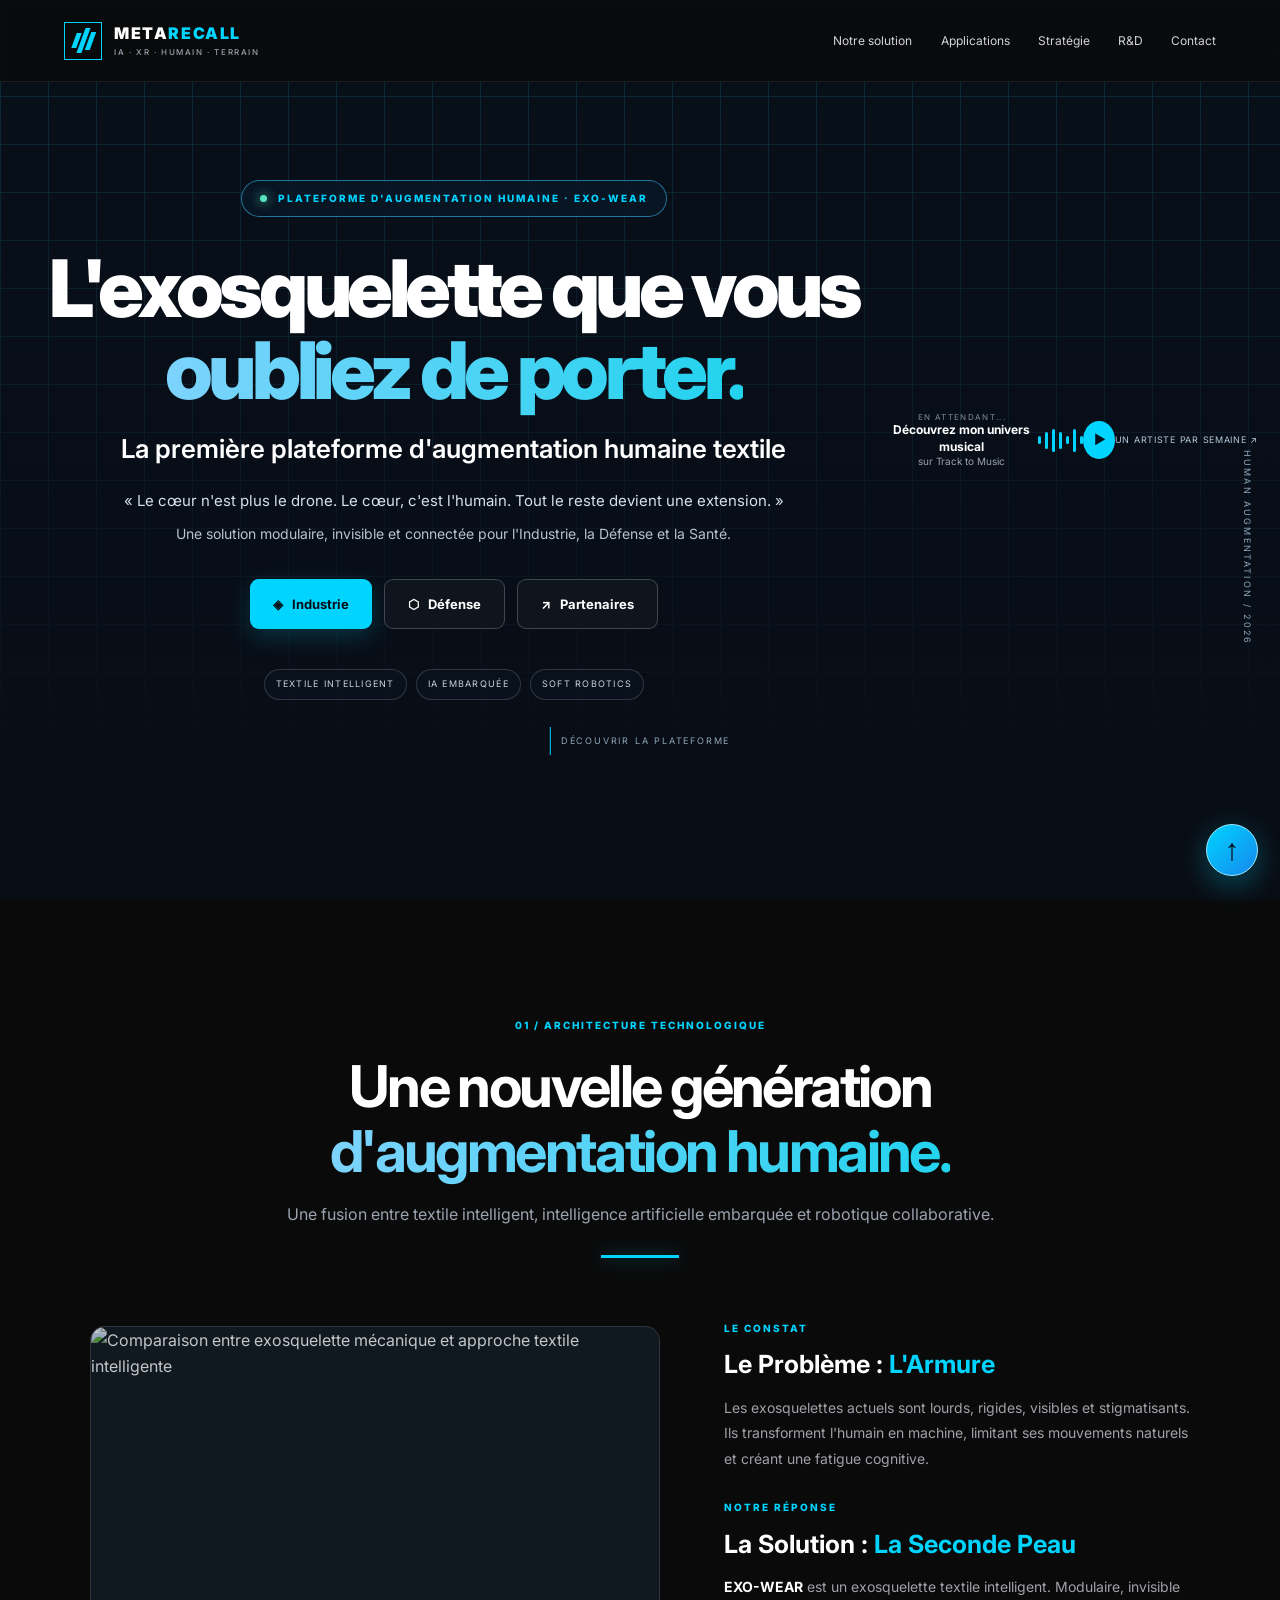
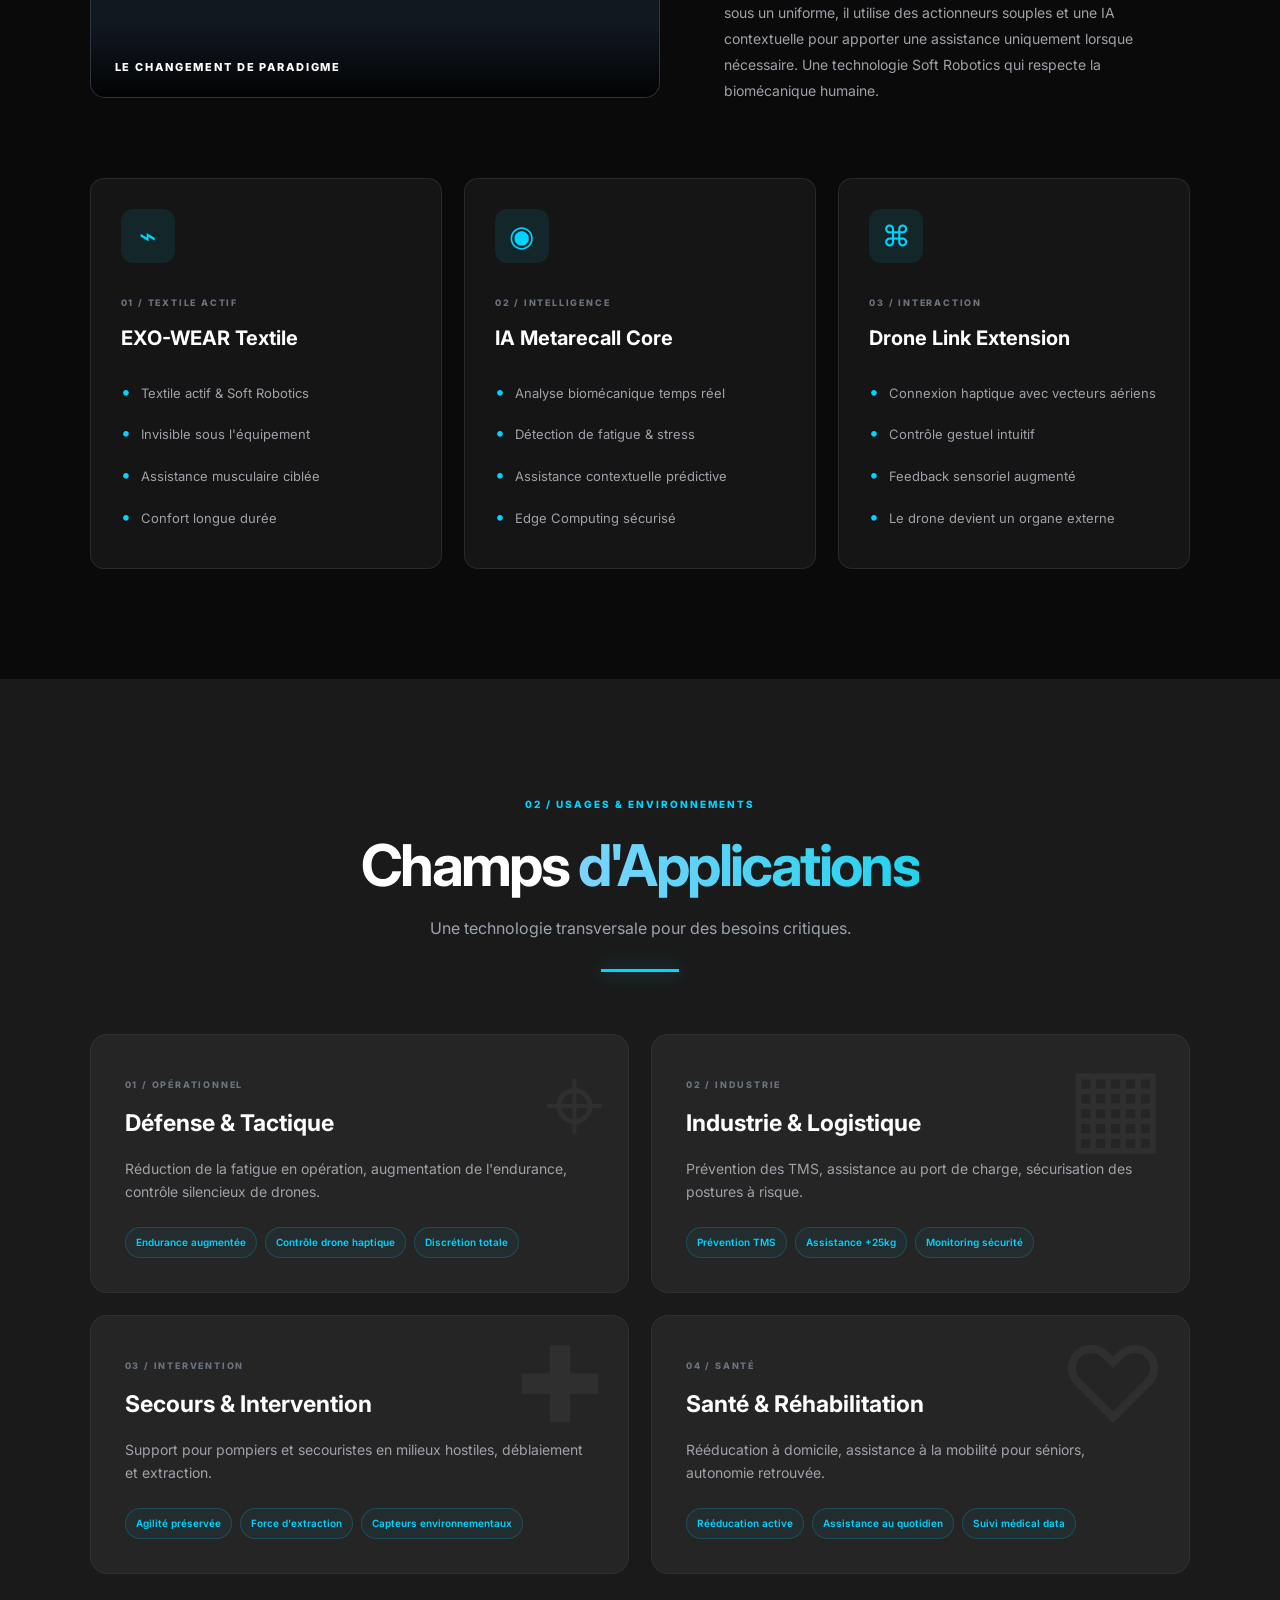
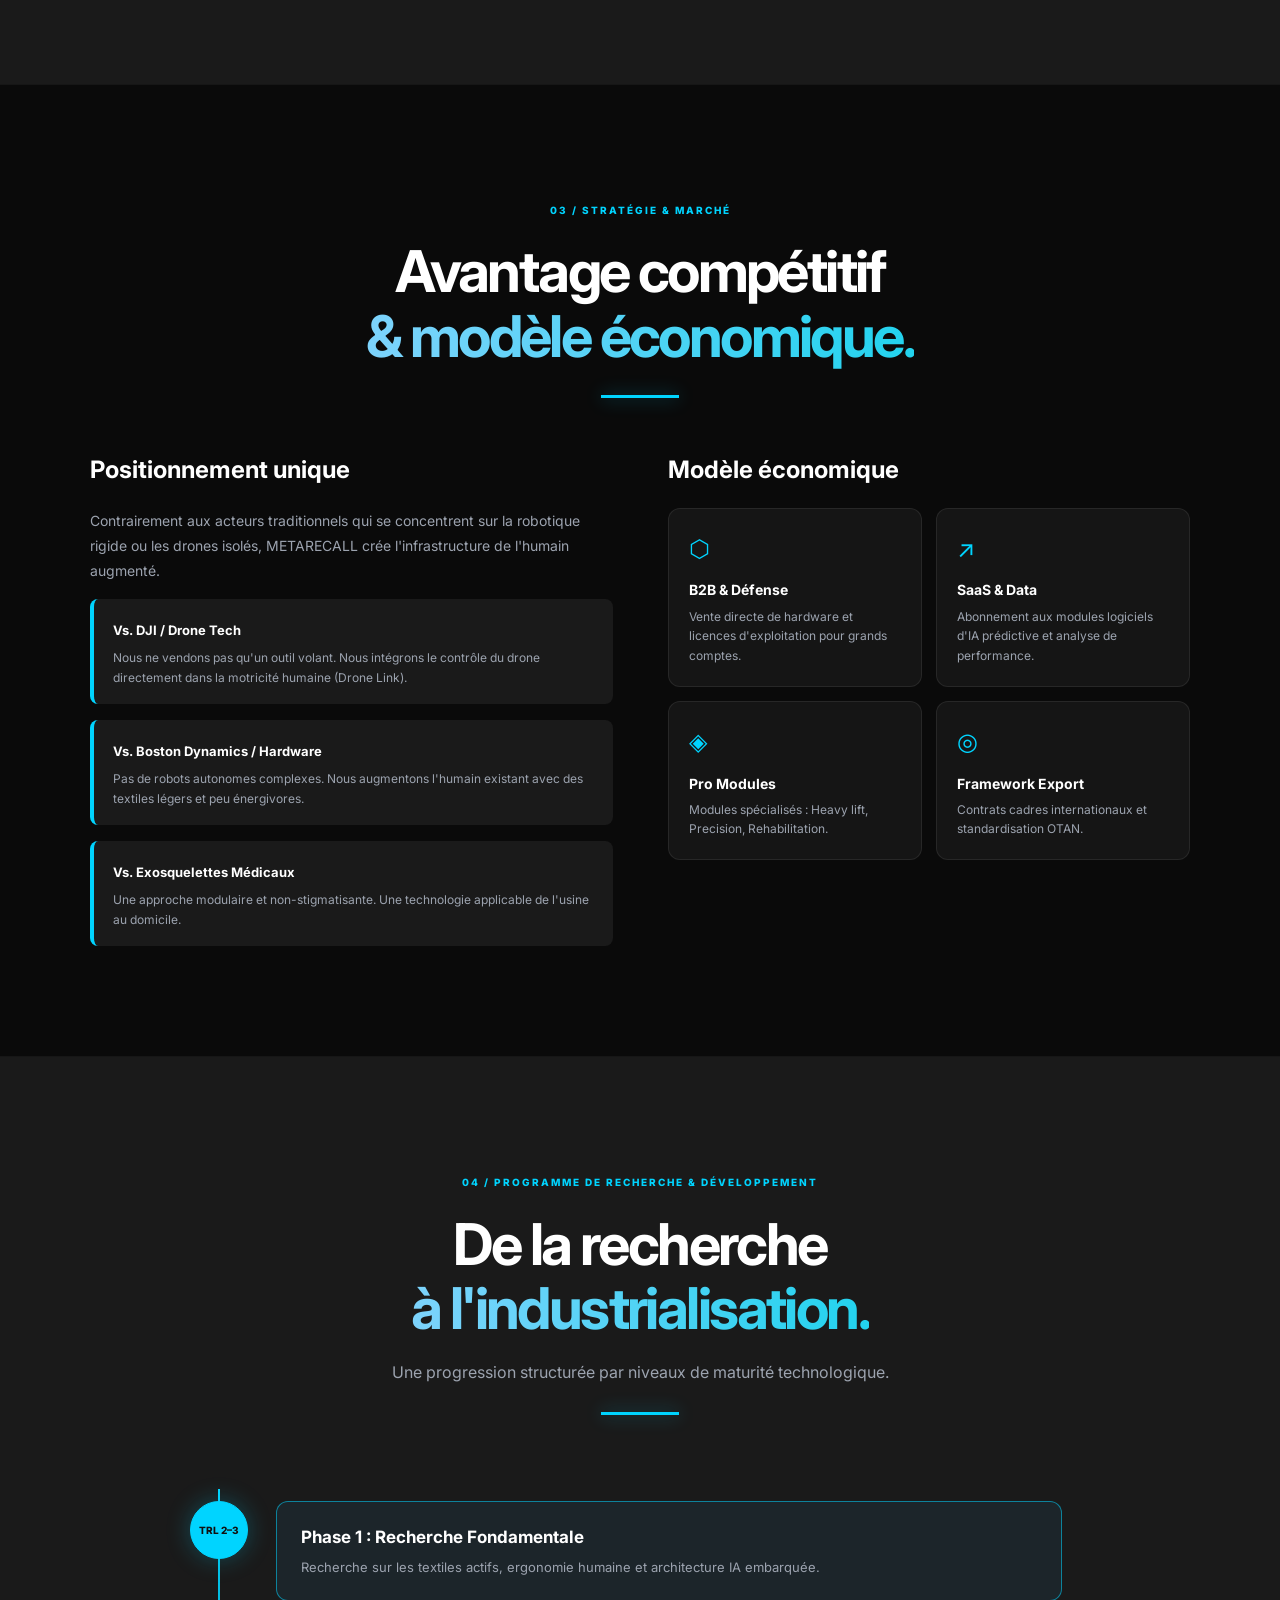
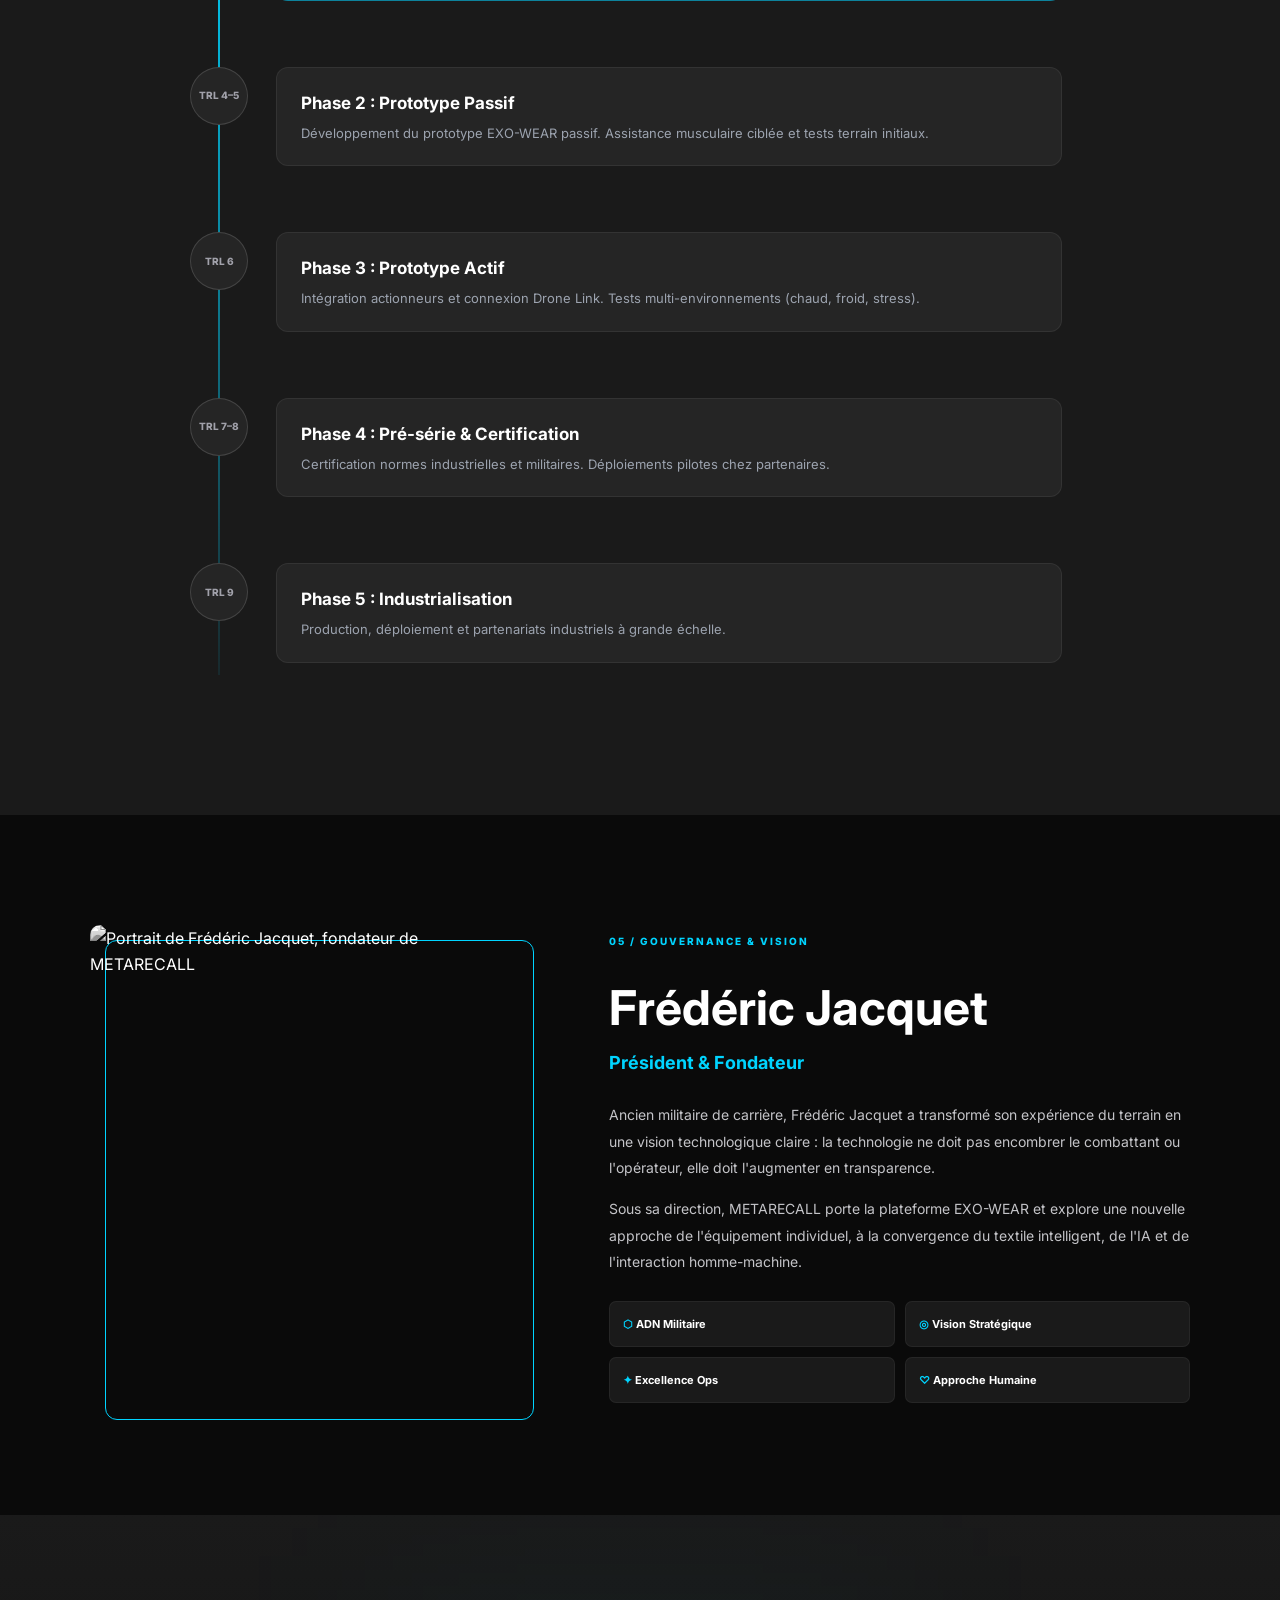
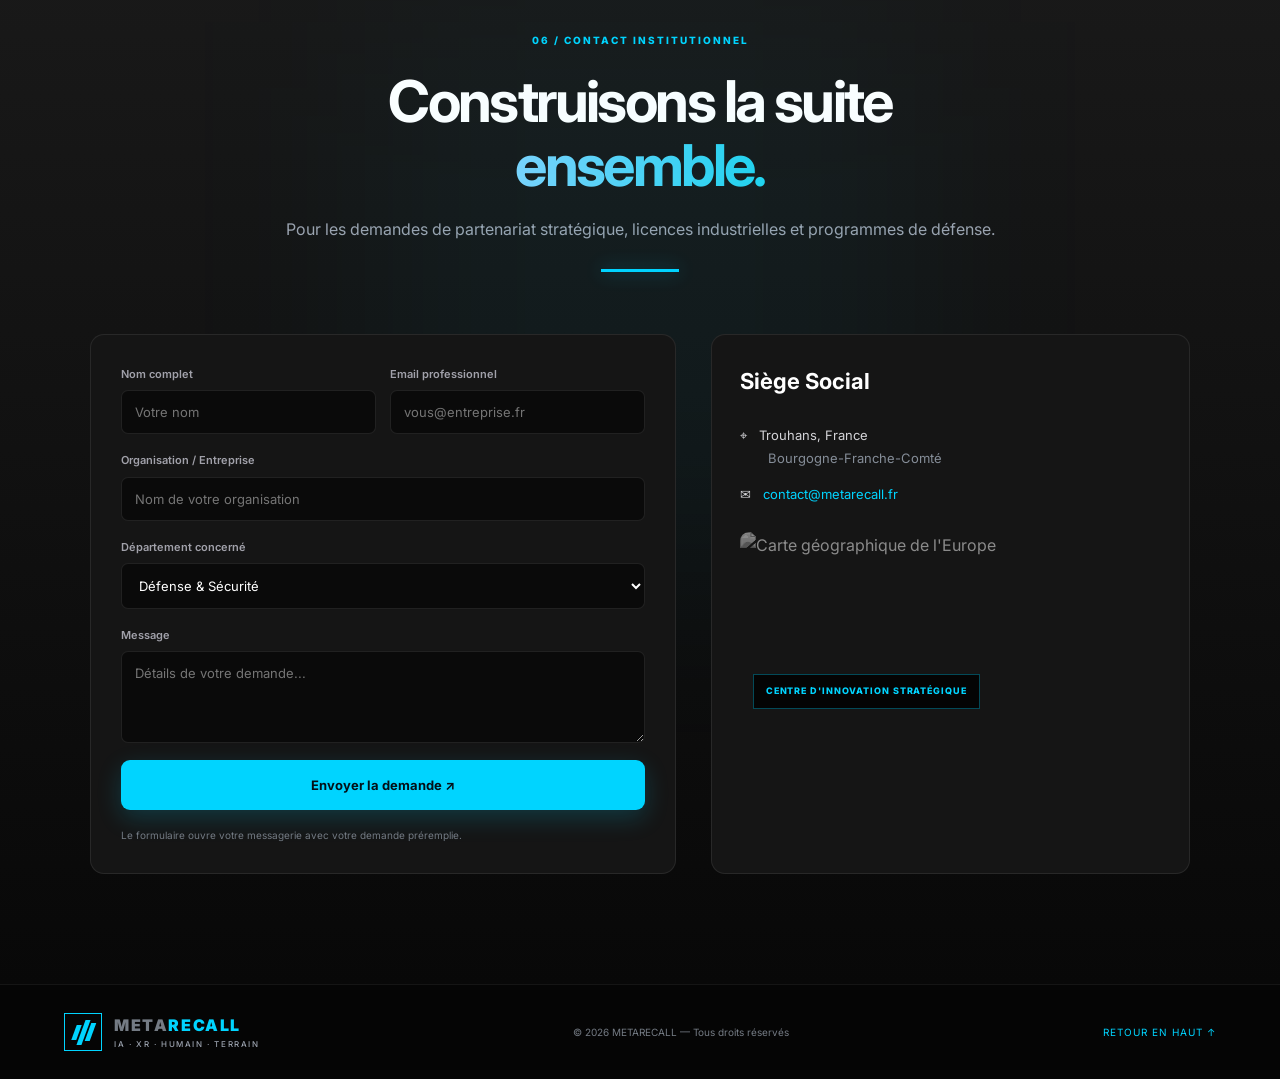
==== commit d16fb618: "Remove musical promotion links from METARECALL homepage" ====
--- a/index.html
+++ b/index.html
@@ -14,7 +14,6 @@
 <header class="site-header" id="top">
  <a class="brand" href="#top" aria-label="METARECALL accueil"><span class="brand-symbol"><i></i><i></i><i></i></span><span class="brand-name">META<span>RECALL</span><small>IA · XR · HUMAIN · TERRAIN</small></span></a>
  <nav class="desktop-nav"><a href="#technology">Notre solution</a><a href="#applications">Applications</a><a href="#market">Stratégie</a><a href="#rd">R&D</a><a href="#contact">Contact</a></nav>
- <a class="music-identity-btn" href="https://tracto-musik.com/un-artiste-par-semaine" target="_blank" rel="noopener"><img src="https://images.hostinger.com/4c93b16c-d902-41cc-adce-40a76217487e.png" alt=""><span><b>Mon identité musicale</b><small>Découvrez mon univers</small></span><span class="arrow">↗</span></a>
  <button class="menu-toggle" aria-label="Ouvrir le menu" aria-expanded="false"><span></span><span></span></button>
 </header>
 <nav class="mobile-nav"><a href="#technology">Notre solution</a><a href="#applications">Applications</a><a href="#market">Stratégie</a><a href="#rd">R&D</a><a href="#contact">Contact</a></nav>
@@ -31,8 +30,7 @@
   <div class="hero-tags"><span>TEXTILE INTELLIGENT</span><span>IA EMBARQUÉE</span><span>SOFT ROBOTICS</span></div>
  </div>
  <div class="hero-side-label">HUMAN AUGMENTATION / 2026</div>
- <a class="scroll-indicator" href="#technology"><span></span> DÉCOUVRIR LA PLATEFORME</a>
- <div class="music-cartouche"><div class="music-note">♫</div><div class="music-copy"><small>EN ATTENDANT...</small><strong>Découvrez mon univers musical</strong><span>sur Track to Music</span></div><div class="sound-bars"><i></i><i></i><i></i><i></i><i></i><i></i><i></i></div><a class="music-play" href="https://open.spotify.com/intl-fr/artist/7KwZrK2zXfmiLqDWJB0VXr" target="_blank" rel="noopener" aria-label="Spotify">▶</a><a class="music-link" href="https://tracto-musik.com/un-artiste-par-semaine" target="_blank" rel="noopener">UN ARTISTE PAR SEMAINE ↗</a></div>
+ <a class="scroll-indicator" href="#technology"><span></span> DÉCOUVRIR LA PLATEFORME</a><div class="music-copy"><small>EN ATTENDANT...</small><strong>Découvrez mon univers musical</strong><span>sur Track to Music</span></div><div class="sound-bars"><i></i><i></i><i></i><i></i><i></i><i></i><i></i></div><a class="music-play" href="https://open.spotify.com/intl-fr/artist/7KwZrK2zXfmiLqDWJB0VXr" target="_blank" rel="noopener" aria-label="Spotify">▶</a><a class="music-link" href="https://tracto-musik.com/un-artiste-par-semaine" target="_blank" rel="noopener">UN ARTISTE PAR SEMAINE ↗</a></div>
 </section>
 <section class="section technology" id="technology">
  <div class="section-head reveal"><span class="section-label">01 / ARCHITECTURE TECHNOLOGIQUE</span><h2>Une nouvelle génération<br><em>d'augmentation humaine.</em></h2><p>Une fusion entre textile intelligent, intelligence artificielle embarquée et robotique collaborative.</p><div class="cyan-rule"></div></div>
--- a/styles.css
+++ b/styles.css
@@ -1,8 +1,8 @@
 :root{--bg:#1a1a1a;--panel:#151515;--panel2:#252525;--cyan:#00d4ff;--muted:#a1a1aa;--line:rgba(255,255,255,.1);--violet:#7c3aed}*{box-sizing:border-box}html{scroll-behavior:smooth;scroll-padding-top:90px}body{margin:0;background:var(--bg);color:#fff;font-family:Inter,Arial,sans-serif;line-height:1.65;overflow-x:hidden}a{color:inherit;text-decoration:none}img{display:block;max-width:100%}::selection{background:var(--cyan);color:#111}::-webkit-scrollbar{width:9px}::-webkit-scrollbar-track{background:#1a1a1a}::-webkit-scrollbar-thumb{background:var(--cyan);border-radius:9px}.site-header{position:fixed;z-index:100;inset:0 0 auto;height:82px;padding:0 clamp(20px,5vw,78px);display:flex;align-items:center;justify-content:space-between;gap:24px;background:rgba(10,10,10,.78);backdrop-filter:blur(18px);border-bottom:1px solid rgba(255,255,255,.08);transition:.3s}.brand{display:flex;align-items:center;gap:12px;flex-shrink:0}.brand-symbol{width:38px;height:38px;display:flex;align-items:center;justify-content:center;gap:2px;border:1px solid var(--cyan);padding:6px}.brand-symbol i{display:block;width:5px;background:var(--cyan);transform:skew(-20deg)}.brand-symbol i:nth-child(1){height:15px}.brand-symbol i:nth-child(2){height:25px}.brand-symbol i:nth-child(3){height:18px}.brand-name{font-size:16px;font-weight:900;letter-spacing:.1em;line-height:1.15}.brand-name>span{color:var(--cyan)}.brand-name small{display:block;margin-top:5px;font-size:8px;font-weight:500;letter-spacing:.2em;color:#9ca3af}.desktop-nav{display:flex;align-items:center;gap:clamp(15px,2.2vw,32px);margin-left:auto}.desktop-nav a{font-size:12px;color:#d4d4d8;transition:.2s}.desktop-nav a:hover{color:var(--cyan)}.music-identity-btn{display:flex;align-items:center;gap:10px;padding:5px 12px 5px 5px;border-radius:999px;background:linear-gradient(120deg,#7c3aed,#4f46e5);border:1px solid #a78bfa88;box-shadow:0 7px 25px #6d4aff44;white-space:nowrap}.music-identity-btn img{width:35px;height:35px;border-radius:50%;object-fit:cover;border:1px solid #ffffff66}.music-identity-btn b,.music-identity-btn small{display:block;line-height:1.3}.music-identity-btn b{font-size:11px}.music-identity-btn small{font-size:9px;color:#e4ddff}.music-identity-btn .arrow{font-size:16px}.menu-toggle,.mobile-nav{display:none}.hero{min-height:900px;min-height:100svh;position:relative;isolation:isolate;display:flex;align-items:center;justify-content:center;text-align:center;padding:130px 22px 150px;overflow:hidden;background:#080d16}.hero-photo,.hero-overlay,.hero-grid{position:absolute;inset:0;z-index:-1}.hero-photo{background-image:url('https://images.unsplash.com/photo-1621544276509-3703c3e9e58e?auto=format&fit=crop&w=2200&q=90');background-size:cover;background-position:center 38%;filter:grayscale(1);opacity:.47;transform:scale(1.025)}.hero-overlay{background:linear-gradient(180deg,rgba(7,16,24,.73),rgba(7,15,26,.62) 48%,#090d14 100%)}.hero-grid{opacity:.15;background-image:linear-gradient(#3ec6ff 1px,transparent 1px),linear-gradient(90deg,#3ec6ff 1px,transparent 1px);background-size:48px 48px;mask-image:linear-gradient(180deg,#000,transparent 90%)}.hero-content{width:min(100%,1050px);position:relative;z-index:2}.eyebrow,.section-label,.mini-label,.card-index{font-size:10px;letter-spacing:.2em;font-weight:800;color:var(--cyan)}.eyebrow{display:inline-flex;align-items:center;gap:11px;padding:9px 18px;border:1px solid #3ec6ff88;background:#0b1c2e88;border-radius:999px;backdrop-filter:blur(10px)}.pulse{width:7px;height:7px;border-radius:50%;background:#58e5bd;box-shadow:0 0 12px #58e5bd}.hero h1{font-size:clamp(42px,6.2vw,82px);line-height:1.04;letter-spacing:-.055em;margin:30px 0 16px;font-weight:850}.hero h1 em,.section-head h2 em{font-style:normal;color:var(--cyan);background:linear-gradient(90deg,#7dd3fc,#22d3ee);background-clip:text;-webkit-background-clip:text;-webkit-text-fill-color:transparent}.hero-subtitle{font-size:clamp(18px,2.2vw,26px);font-weight:600;margin:0 0 18px}.hero-quote{font-size:15px;color:#d7e0e8;margin:0 auto 8px;max-width:780px}.hero-desc{color:#b9c2cc;font-size:14px;margin:0 auto;max-width:760px}.hero-actions{display:flex;justify-content:center;gap:12px;flex-wrap:wrap;margin-top:34px}.btn{border:0;cursor:pointer;display:inline-flex;align-items:center;justify-content:center;min-height:50px;padding:0 23px;border-radius:9px;font:700 13px Inter,sans-serif;transition:transform .2s,filter .2s,border-color .2s}.btn:hover{transform:translateY(-2px);filter:brightness(1.1)}.btn-cyan{background:var(--cyan);color:#041018;box-shadow:0 8px 25px #00d4ff30}.btn-dark{background:#121820c9;border:1px solid #ffffff35;color:#fff}.btn-dark:hover{border-color:#00d4ff88}.hero-tags{display:flex;justify-content:center;gap:9px;flex-wrap:wrap;margin-top:40px}.hero-tags span{font-size:9px;letter-spacing:.14em;color:#cbd5e1;border:1px solid #ffffff28;border-radius:99px;padding:7px 11px;background:#0b1420a8}.hero-side-label{position:absolute;right:26px;top:50%;writing-mode:vertical-rl;font-size:9px;letter-spacing:.24em;color:#8ba5b8}.scroll-indicator{position:absolute;bottom:145px;left:50%;transform:translateX(-50%);font-size:9px;letter-spacing:.2em;color:#8fa7b9;display:flex;align-items:center;gap:10px}.scroll-indicator span{height:28px;width:1px;background:var(--cyan)}.music-cartouche{position:absolute;z-index:3;bottom:28px;left:50%;transform:translateX(-50%);width:min(960px,calc(100% - 36px));display:flex;align-items:center;gap:16px;text-align:left;padding:13px 18px;border:1px solid #ffffff16;border-radius:18px;background:linear-gradient(180deg,#111a28e8,#080c14f2);box-shadow:0 18px 50px #0009;backdrop-filter:blur(16px)}.music-note{width:42px;height:42px;display:grid;place-items:center;border-radius:12px;background:linear-gradient(135deg,#7c3aed,#2563eb);font-size:22px}.music-copy{display:flex;flex-direction:column;line-height:1.35;min-width:0}.music-copy small{font-size:8px;letter-spacing:.17em;color:#7e8b9b}.music-copy strong{font-size:12px}.music-copy span{font-size:10px;color:#9ca3af}.sound-bars{display:flex;align-items:center;gap:4px;margin-left:auto;height:26px}.sound-bars i{display:block;width:3px;border-radius:5px;background:var(--cyan);height:8px;animation:wave 1s ease-in-out infinite alternate}.sound-bars i:nth-child(2n){height:17px;animation-delay:.2s}.sound-bars i:nth-child(3n){height:23px;animation-delay:.4s}.music-play{width:38px;height:38px;border-radius:50%;display:grid;place-items:center;background:var(--cyan);color:#061018;font-size:13px;padding-left:2px}.music-link{font-size:9px;letter-spacing:.08em;color:#b7c8d9;white-space:nowrap}.section{padding:110px clamp(20px,7vw,110px);position:relative}.technology{background:#0a0a0a}.section-head{text-align:center;max-width:850px;margin:0 auto 62px}.section-head h2{font-size:clamp(34px,4.5vw,58px);line-height:1.12;letter-spacing:-.045em;margin:18px 0}.section-head>p{color:#9ca3af;font-size:16px;max-width:720px;margin:0 auto}.cyan-rule{height:3px;width:78px;background:var(--cyan);margin:27px auto 0;box-shadow:0 0 18px #00d4ff77}.problem-layout{display:grid;grid-template-columns:1.1fr .9fr;gap:clamp(30px,5vw,70px);align-items:center;max-width:1200px;margin:0 auto 75px}.problem-image{position:relative;border-radius:15px;overflow:hidden;border:1px solid #ffffff20;min-height:370px;background:#101820}.problem-image img{width:100%;height:100%;min-height:370px;object-fit:cover;opacity:.75;transition:.5s}.problem-image:hover img{opacity:.95;transform:scale(1.025)}.problem-image span{position:absolute;bottom:0;left:0;right:0;padding:35px 24px 20px;background:linear-gradient(transparent,#000d);font-size:11px;font-weight:800;letter-spacing:.17em}.problem-copy .mini-label{margin:0 0 8px}.problem-copy .mini-label.cyan{margin-top:27px}.problem-copy h3{font-size:25px;margin:0 0 9px}.problem-copy h3 em{font-style:normal;color:var(--cyan)}.problem-copy p{font-size:14px;line-height:1.85;color:#a1a1aa;margin:0}.problem-copy p strong{color:white}.tech-grid{max-width:1200px;margin:auto;display:grid;grid-template-columns:repeat(3,1fr);gap:22px}.tech-card{padding:30px;background:#151515;border:1px solid #ffffff16;border-radius:14px;transition:.3s;min-height:275px}.tech-card:hover{border-color:#00d4ff88;transform:translateY(-5px);box-shadow:0 15px 40px #00d4ff0c}.tech-icon{width:54px;height:54px;border-radius:12px;background:#00d4ff18;color:var(--cyan);display:grid;place-items:center;font-size:29px;margin-bottom:24px}.card-index{font-size:9px;color:#6b7280}.tech-card h3{font-size:20px;margin:8px 0 16px}.tech-card ul{list-style:none;padding:0;margin:0}.tech-card li{font-size:13px;color:#a1a1aa;padding:6px 0}.tech-card li:before{content:'•';color:var(--cyan);font-size:18px;margin-right:10px}.applications{background:#1a1a1a}.application-grid{max-width:1200px;margin:auto;display:grid;grid-template-columns:repeat(2,1fr);gap:22px}.application-card{position:relative;overflow:hidden;padding:34px;background:#252525;border:1px solid #ffffff0d;border-radius:17px;transition:.3s}.application-card:hover{border-color:#00d4ff77;transform:translateY(-4px)}.app-symbol{position:absolute;right:24px;top:15px;font-size:105px;line-height:1;color:#ffffff0c}.application-card h3{font-size:23px;margin:10px 0}.application-card p{color:#a1a1aa;font-size:14px;max-width:520px}.chips{display:flex;flex-wrap:wrap;gap:8px;margin-top:24px}.chips span{font-size:10px;font-weight:600;color:var(--cyan);border:1px solid #00d4ff33;background:#00d4ff0b;padding:6px 10px;border-radius:99px}.market{background:#0a0a0a;border-block:1px solid #ffffff0c}.market .section-head{margin-bottom:52px}.market-grid{max-width:1200px;margin:auto;display:grid;grid-template-columns:1fr 1fr;gap:55px}.market-column h3{font-size:24px;margin:0 0 18px}.muted{font-size:14px;color:#9ca3af;line-height:1.8}.comparison{margin-top:16px;padding:17px 19px;background:#1a1a1a;border-radius:8px;border-left:4px solid var(--cyan)}.comparison b{font-size:13px}.comparison p{font-size:12px;color:#9ca3af;margin:5px 0 0}.business-grid{display:grid;grid-template-columns:1fr 1fr;gap:14px}.business-grid article{background:#151515;border:1px solid #ffffff14;border-radius:12px;padding:20px}.business-grid article>span{font-size:24px;color:var(--cyan)}.business-grid b{display:block;margin:10px 0 5px;font-size:14px}.business-grid p{margin:0;color:#9ca3af;font-size:12px}.rd{background:#1a1a1a}.timeline{max-width:900px;margin:0 auto;position:relative}.timeline:before{content:'';position:absolute;left:28px;top:12px;bottom:12px;width:2px;background:linear-gradient(var(--cyan),#00d4ff15)}.phase{position:relative;display:flex;align-items:flex-start;gap:28px;margin:0 0 18px;padding:24px 28px 24px 0}.phase>span{position:relative;z-index:1;flex:0 0 58px;height:58px;border-radius:50%;display:grid;place-items:center;background:#252525;border:1px solid #ffffff24;color:#a1a1aa;font-size:10px;font-weight:800}.phase.current>span{background:var(--cyan);color:#111;border-color:var(--cyan);box-shadow:0 0 25px #00d4ff44}.phase>div{flex:1;background:#252525;border:1px solid #ffffff10;border-radius:12px;padding:21px 24px}.phase.current>div{border-color:#00d4ff88;background:#1c252a}.phase h3{font-size:17px;margin:0 0 6px}.phase p{font-size:13px;color:#9ca3af;margin:0}.leadership{background:#0a0a0a;display:grid;grid-template-columns:.85fr 1.15fr;align-items:center;gap:clamp(35px,7vw,100px)}.leadership-image{position:relative}.leadership-image:after{content:'';position:absolute;inset:15px -15px -15px 15px;border:1px solid var(--cyan);border-radius:12px;z-index:0}.leadership-image img{position:relative;z-index:1;width:100%;height:480px;object-fit:cover;object-position:center 25%;border-radius:10px;filter:grayscale(1);transition:.5s}.leadership-image:hover img{filter:grayscale(0)}.leadership-copy h2{font-size:clamp(32px,4vw,48px);margin:16px 0 0}.leadership-copy h4{font-size:18px;color:var(--cyan);margin:0 0 25px}.leadership-copy p{font-size:14px;color:#c4c4c8;line-height:1.9}.values{display:grid;grid-template-columns:1fr 1fr;gap:10px;margin-top:25px}.values span{padding:13px;background:#1a1a1a;border:1px solid #ffffff0d;border-radius:7px;font-size:11px;font-weight:700}.values span:first-letter{color:var(--cyan)}.contact{background:linear-gradient(180deg,#1a1a1a,#080808);overflow:hidden}.contact-glow{position:absolute;width:550px;height:550px;left:50%;top:10%;transform:translateX(-50%);background:#00d4ff0b;filter:blur(100px);pointer-events:none}.contact-layout{position:relative;max-width:1150px;margin:auto;display:grid;grid-template-columns:1.1fr .9fr;gap:35px}.contact-form{padding:30px;background:#151515;border:1px solid #ffffff15;border-radius:14px;display:flex;flex-direction:column;gap:17px}.contact-form label{display:flex;flex-direction:column;gap:7px;font-size:11px;color:#a1a1aa;font-weight:600}.form-row{display:grid;grid-template-columns:1fr 1fr;gap:14px}.contact-form input,.contact-form select,.contact-form textarea{width:100%;background:#0a0a0a;border:1px solid #ffffff18;border-radius:7px;padding:13px;color:#fff;font:13px Inter,sans-serif;outline:none}.contact-form input:focus,.contact-form select:focus,.contact-form textarea:focus{border-color:var(--cyan)}.contact-form textarea{resize:vertical}.contact-form .btn{width:100%}.form-note{font-size:10px;color:#737b84}.contact-info{padding:28px;background:#151515;border:1px solid #ffffff15;border-radius:14px}.contact-info h3{font-size:22px;margin:0 0 24px}.contact-info p{font-size:13px;color:#d4d4d8;line-height:1.8}.contact-info p span{padding-left:28px;color:#858d98}.contact-info a{color:var(--cyan)}.map-card{height:190px;position:relative;overflow:hidden;border-radius:9px;margin-top:25px}.map-card img{width:100%;height:100%;object-fit:cover;opacity:.5;filter:grayscale(1)}.map-card span{position:absolute;left:13px;bottom:13px;padding:9px 12px;background:#000c;border:1px solid #00d4ff55;color:var(--cyan);font-size:9px;font-weight:800;letter-spacing:.1em}footer{padding:28px clamp(20px,5vw,78px);background:#050505;border-top:1px solid #ffffff10;display:flex;align-items:center;justify-content:space-between;gap:20px;color:#747b84;font-size:10px}footer>a:last-child{color:var(--cyan);letter-spacing:.1em}.reveal{opacity:0;transform:translateY(22px);transition:opacity .7s ease,transform .7s ease}.reveal.visible{opacity:1;transform:none}@keyframes wave{from{transform:scaleY(.45)}to{transform:scaleY(1.2)}}@media(max-width:1050px){.desktop-nav{gap:14px}.desktop-nav a{font-size:11px}.music-identity-btn b{font-size:10px}.music-identity-btn small{font-size:8px}.problem-layout{grid-template-columns:1fr 1fr}}@media(max-width:850px){.site-header{height:72px;padding:0 20px}.desktop-nav,.site-header>.music-identity-btn{display:none}.menu-toggle{display:flex;width:42px;height:42px;border:1px solid #ffffff25;border-radius:9px;background:#ffffff0b;flex-direction:column;align-items:center;justify-content:center;gap:6px}.menu-toggle span{width:18px;height:2px;background:#fff}.mobile-nav{position:fixed;z-index:99;top:72px;left:12px;right:12px;padding:12px;background:#10141deF;border:1px solid #ffffff20;border-radius:13px;backdrop-filter:blur(15px);display:none;flex-direction:column}.mobile-nav.open{display:flex}.mobile-nav a{padding:13px 15px;border-radius:8px;color:#e5e7eb;font-size:14px}.mobile-nav a:hover{background:#00d4ff18;color:var(--cyan)}.hero{min-height:850px;padding-top:120px}.hero h1{font-size:clamp(39px,7vw,64px)}.hero-side-label{display:none}.scroll-indicator{bottom:145px}.problem-layout,.market-grid,.leadership,.contact-layout{grid-template-columns:1fr}.problem-image,.problem-image img{min-height:300px;max-height:420px}.tech-grid{grid-template-columns:1fr 1fr}.tech-card:last-child{grid-column:1/-1}.leadership-image{max-width:540px;margin:0 auto;width:100%}.leadership-image img{height:430px}.contact-layout{max-width:650px}.market-grid{gap:38px}}@media(max-width:560px){.section{padding:78px 19px}.hero{min-height:880px;padding:112px 18px 180px}.eyebrow{font-size:8px;letter-spacing:.12em;padding:8px 11px}.hero h1{font-size:42px;margin:25px 0 15px}.hero-subtitle{font-size:18px}.hero-quote{font-size:13px}.hero-desc{font-size:12px}.hero-actions{gap:8px}.btn{min-height:46px;padding:0 14px;font-size:11px}.hero-tags{margin-top:27px}.music-cartouche{bottom:15px;padding:10px;gap:9px;border-radius:13px}.music-note{width:35px;height:35px;font-size:18px}.music-copy strong{font-size:10px}.music-copy span{font-size:9px}.music-link{display:none}.sound-bars{gap:3px}.music-play{width:33px;height:33px;flex-shrink:0}.scroll-indicator{bottom:115px;font-size:8px}.section-head{margin-bottom:42px}.section-head h2{font-size:35px}.section-head>p{font-size:13px}.problem-layout{gap:28px;margin-bottom:45px}.problem-image,.problem-image img{min-height:230px}.problem-copy h3{font-size:22px}.tech-grid,.application-grid{grid-template-columns:1fr}.tech-card:last-child{grid-column:auto}.tech-card{min-height:0;padding:25px}.application-card{padding:27px}.market-grid{gap:34px}.business-grid{gap:9px}.business-grid article{padding:15px}.phase{gap:14px}.phase>span{flex-basis:55px;height:55px;font-size:9px}.phase>div{padding:17px}.phase h3{font-size:14px}.phase p{font-size:11px}.timeline:before{left:27px}.leadership-image img{height:350px}.leadership-image:after{inset:10px -10px -10px 10px}.leadership-copy h2{font-size:35px}.values{gap:7px}.values span{font-size:9px;padding:10px}.contact-form{padding:18px}.form-row{grid-template-columns:1fr}.contact-info{padding:20px}footer{flex-direction:column;align-items:flex-start;padding:25px 20px;gap:15px}footer .brand-name{font-size:14px}}@media(prefers-reduced-motion:reduce){html{scroll-behavior:auto}.reveal{opacity:1;transform:none;transition:none}.sound-bars i{animation:none}}
 /* Floating back-to-top: fixed and always available while scrolling */
-.back-to-top-float{position:fixed;z-index:9999;left:22px;bottom:24px;width:52px;height:52px;display:flex;align-items:center;justify-content:center;border-radius:50%;background:linear-gradient(135deg,#00d4ff,#1688ed);color:#061018;border:1px solid #9beeff;box-shadow:0 8px 28px #00d4ff55,0 2px 8px #0008;font-size:30px;font-weight:800;line-height:1;text-decoration:none;transition:transform .2s,box-shadow .2s,filter .2s;transform:translateZ(0)}
+.back-to-top-float{position:fixed;z-index:2147483647;right:22px;left:auto;bottom:24px;width:52px;height:52px;display:flex;align-items:center;justify-content:center;border-radius:50%;background:linear-gradient(135deg,#00d4ff,#1688ed);color:#061018;border:1px solid #9beeff;box-shadow:0 8px 28px #00d4ff55,0 2px 8px #0008;font-size:30px;font-weight:800;line-height:1;text-decoration:none;transition:transform .2s,box-shadow .2s,filter .2s;transform:translateZ(0)}
 .back-to-top-float:hover{transform:translateY(-4px);box-shadow:0 12px 34px #00d4ff77,0 3px 10px #0009;filter:brightness(1.08)}
 .back-to-top-float:active{transform:scale(.94)}
 .back-to-top-float:focus-visible{outline:3px solid white;outline-offset:4px}
-@media(max-width:560px){.back-to-top-float{left:14px;bottom:18px;width:48px;height:48px;font-size:28px}}
+@media(max-width:560px){.back-to-top-float{right:14px;left:auto;bottom:18px;width:48px;height:48px;font-size:28px}}
 @media(prefers-reduced-motion:reduce){.back-to-top-float{transition:none;scroll-behavior:auto}}
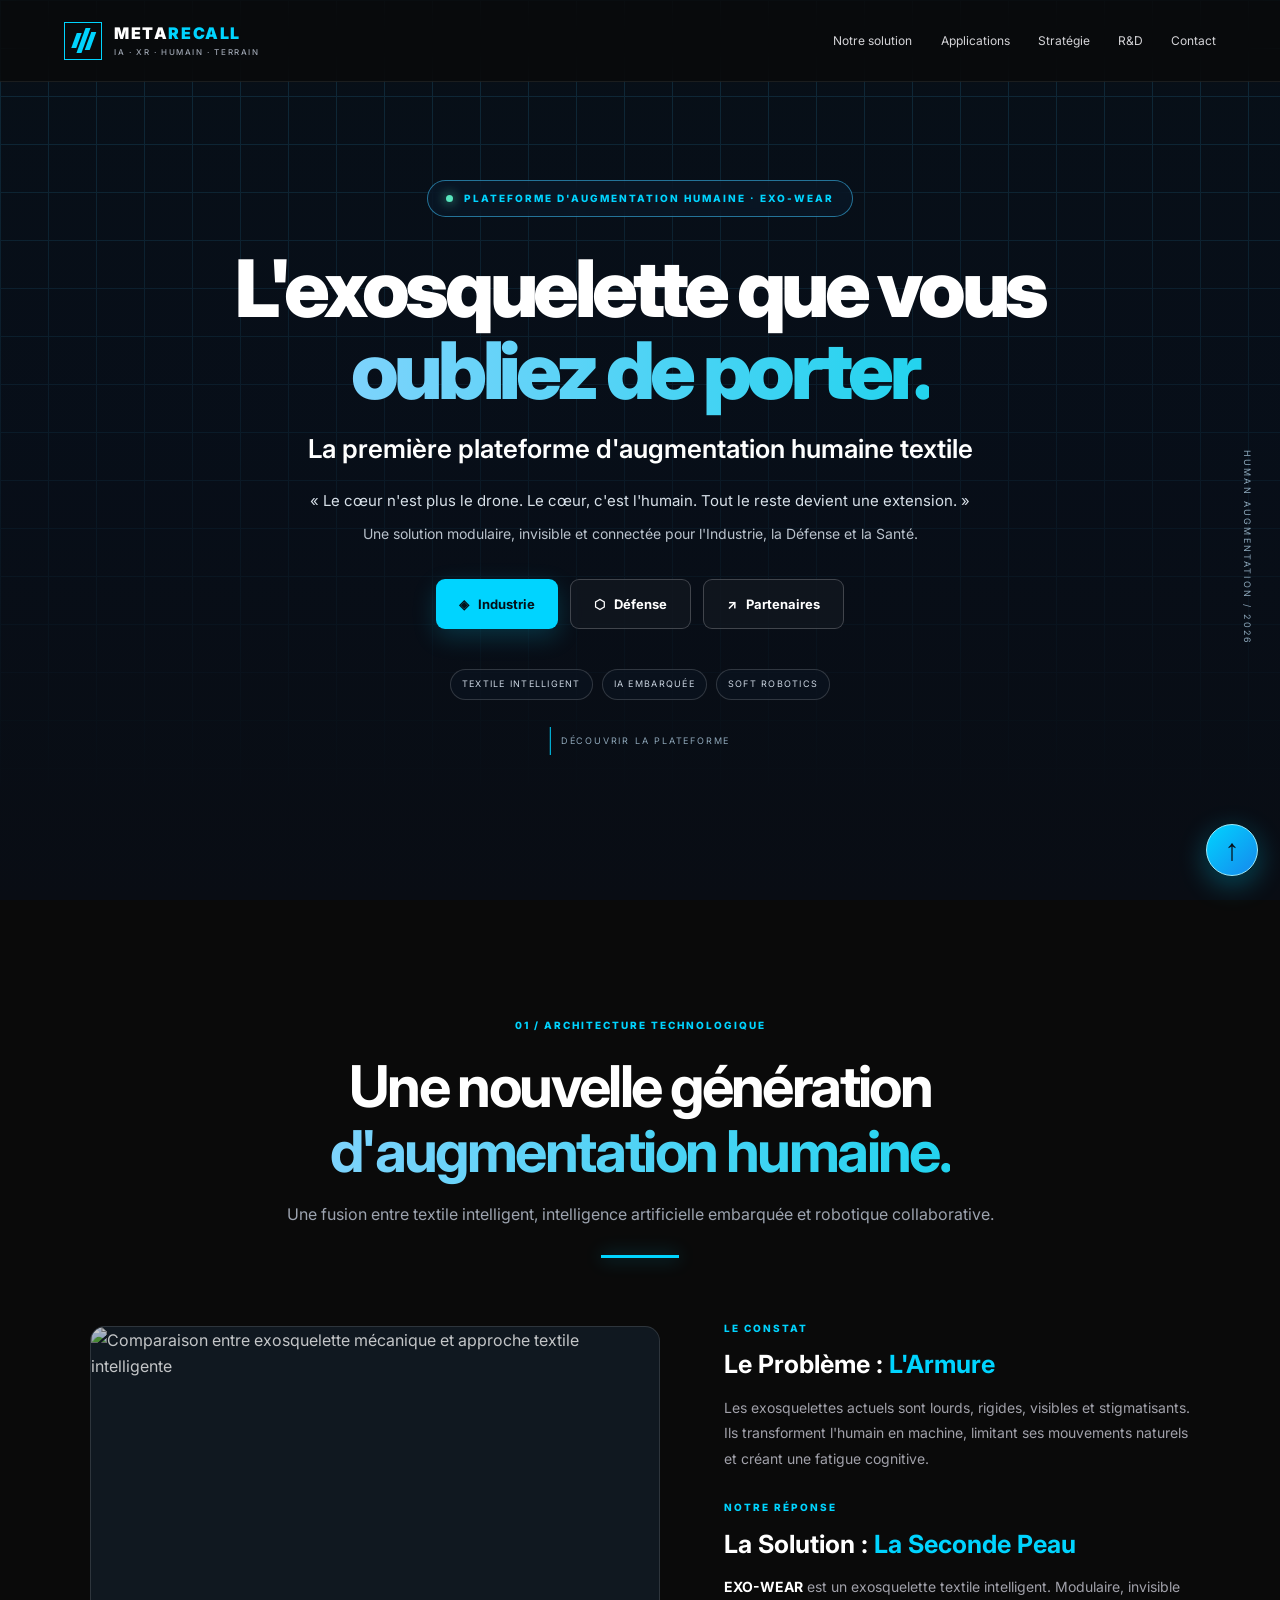
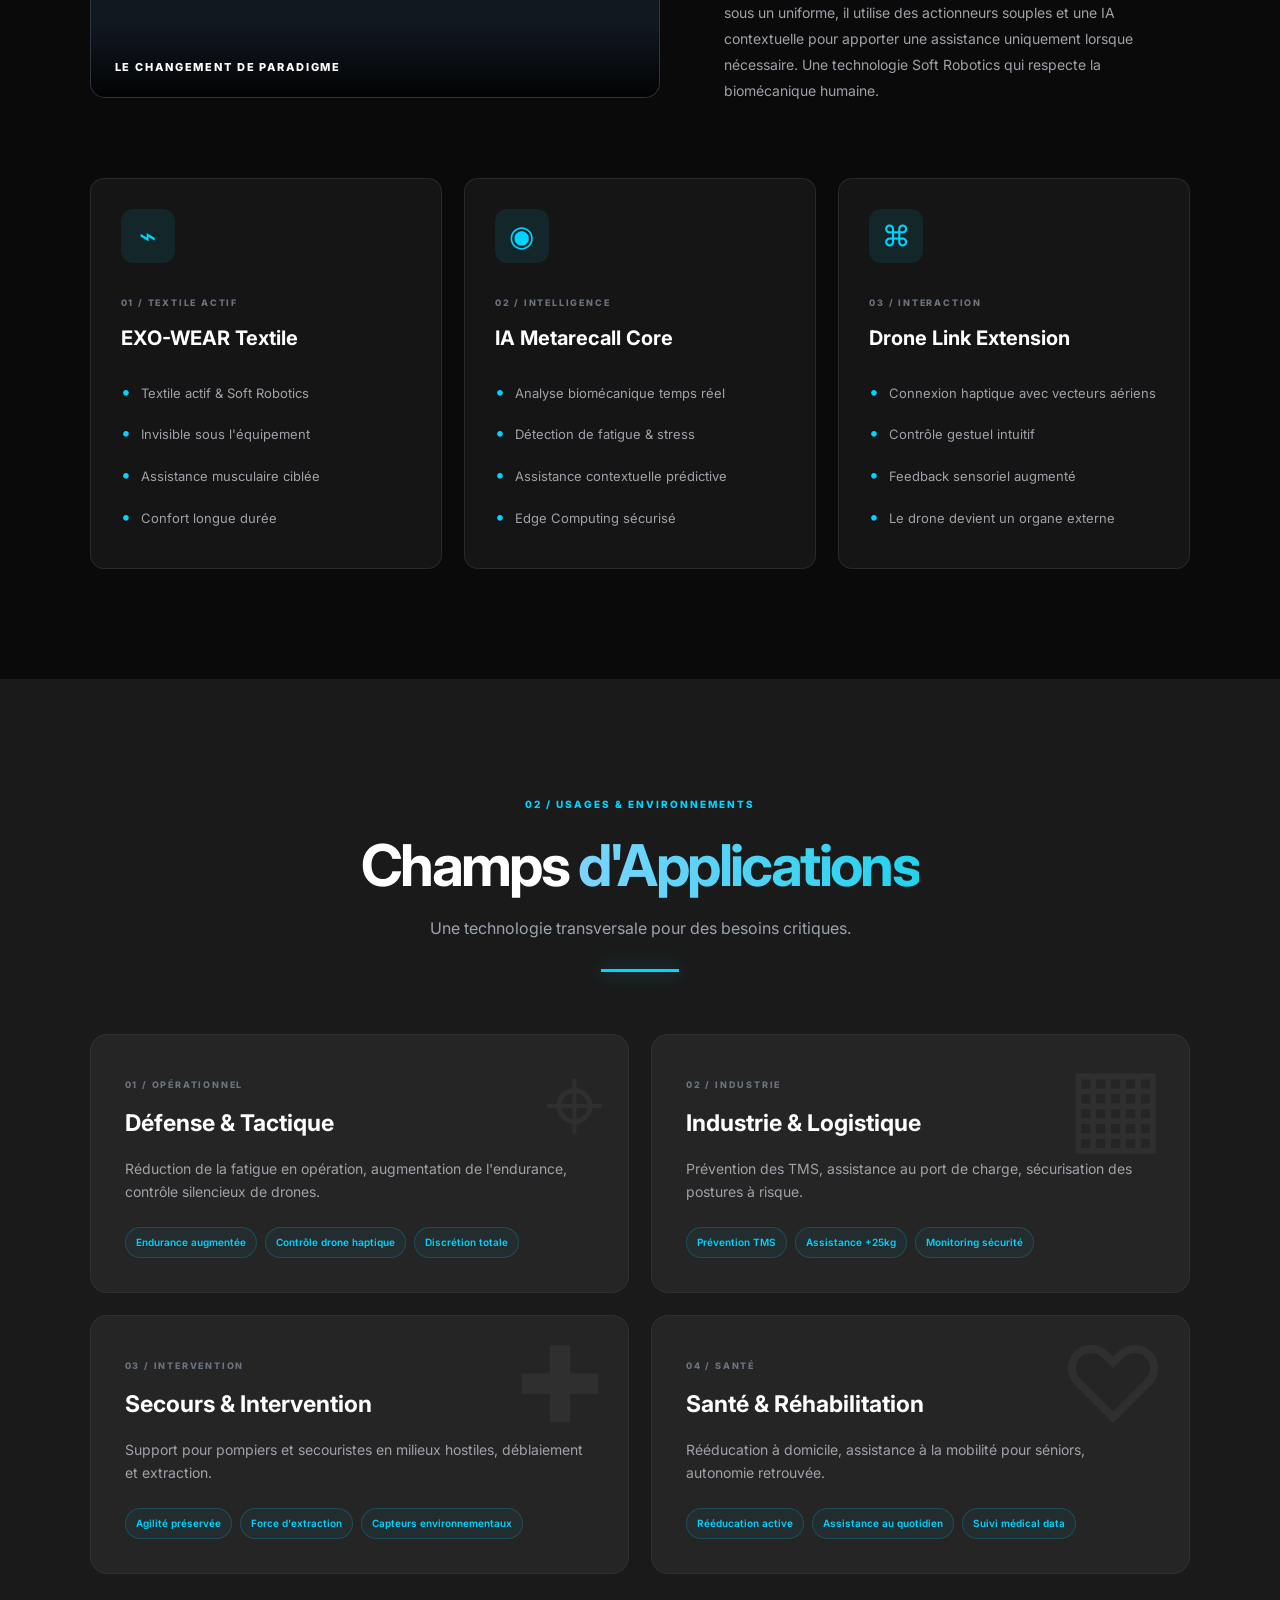
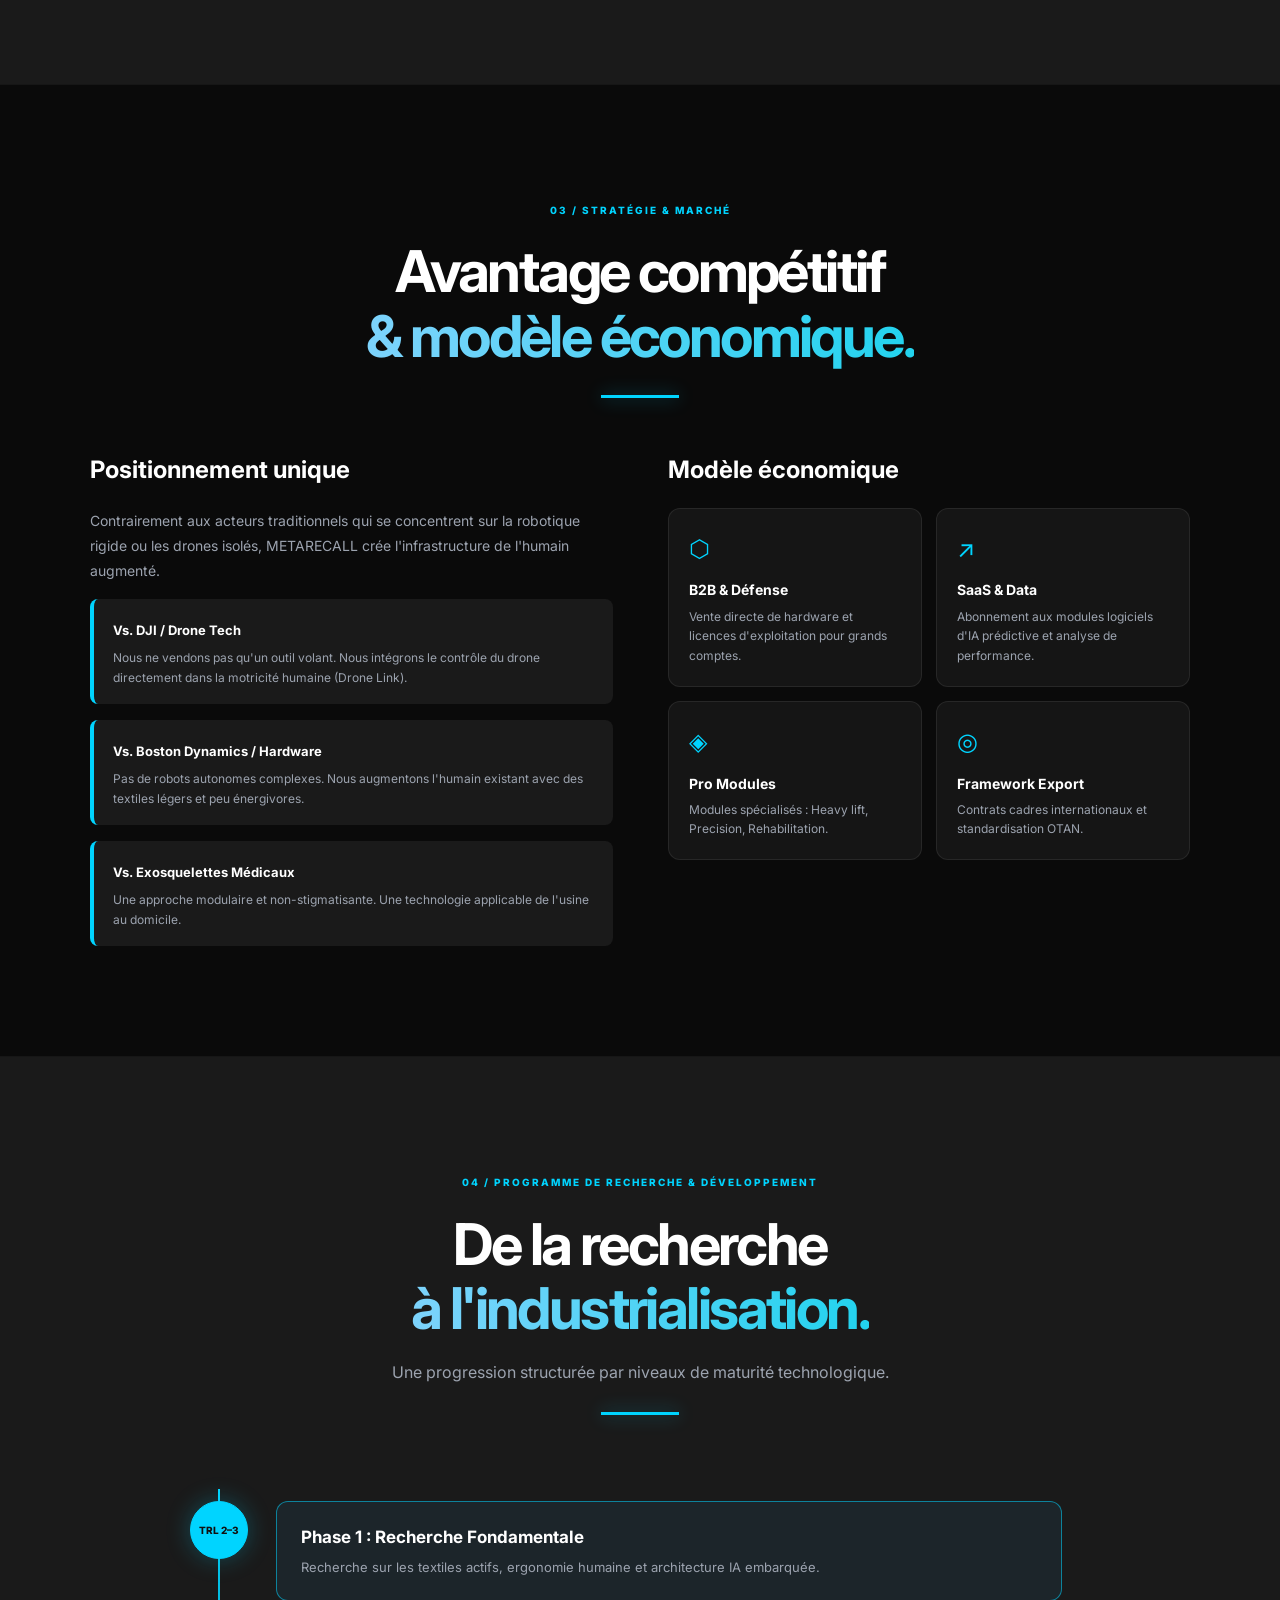
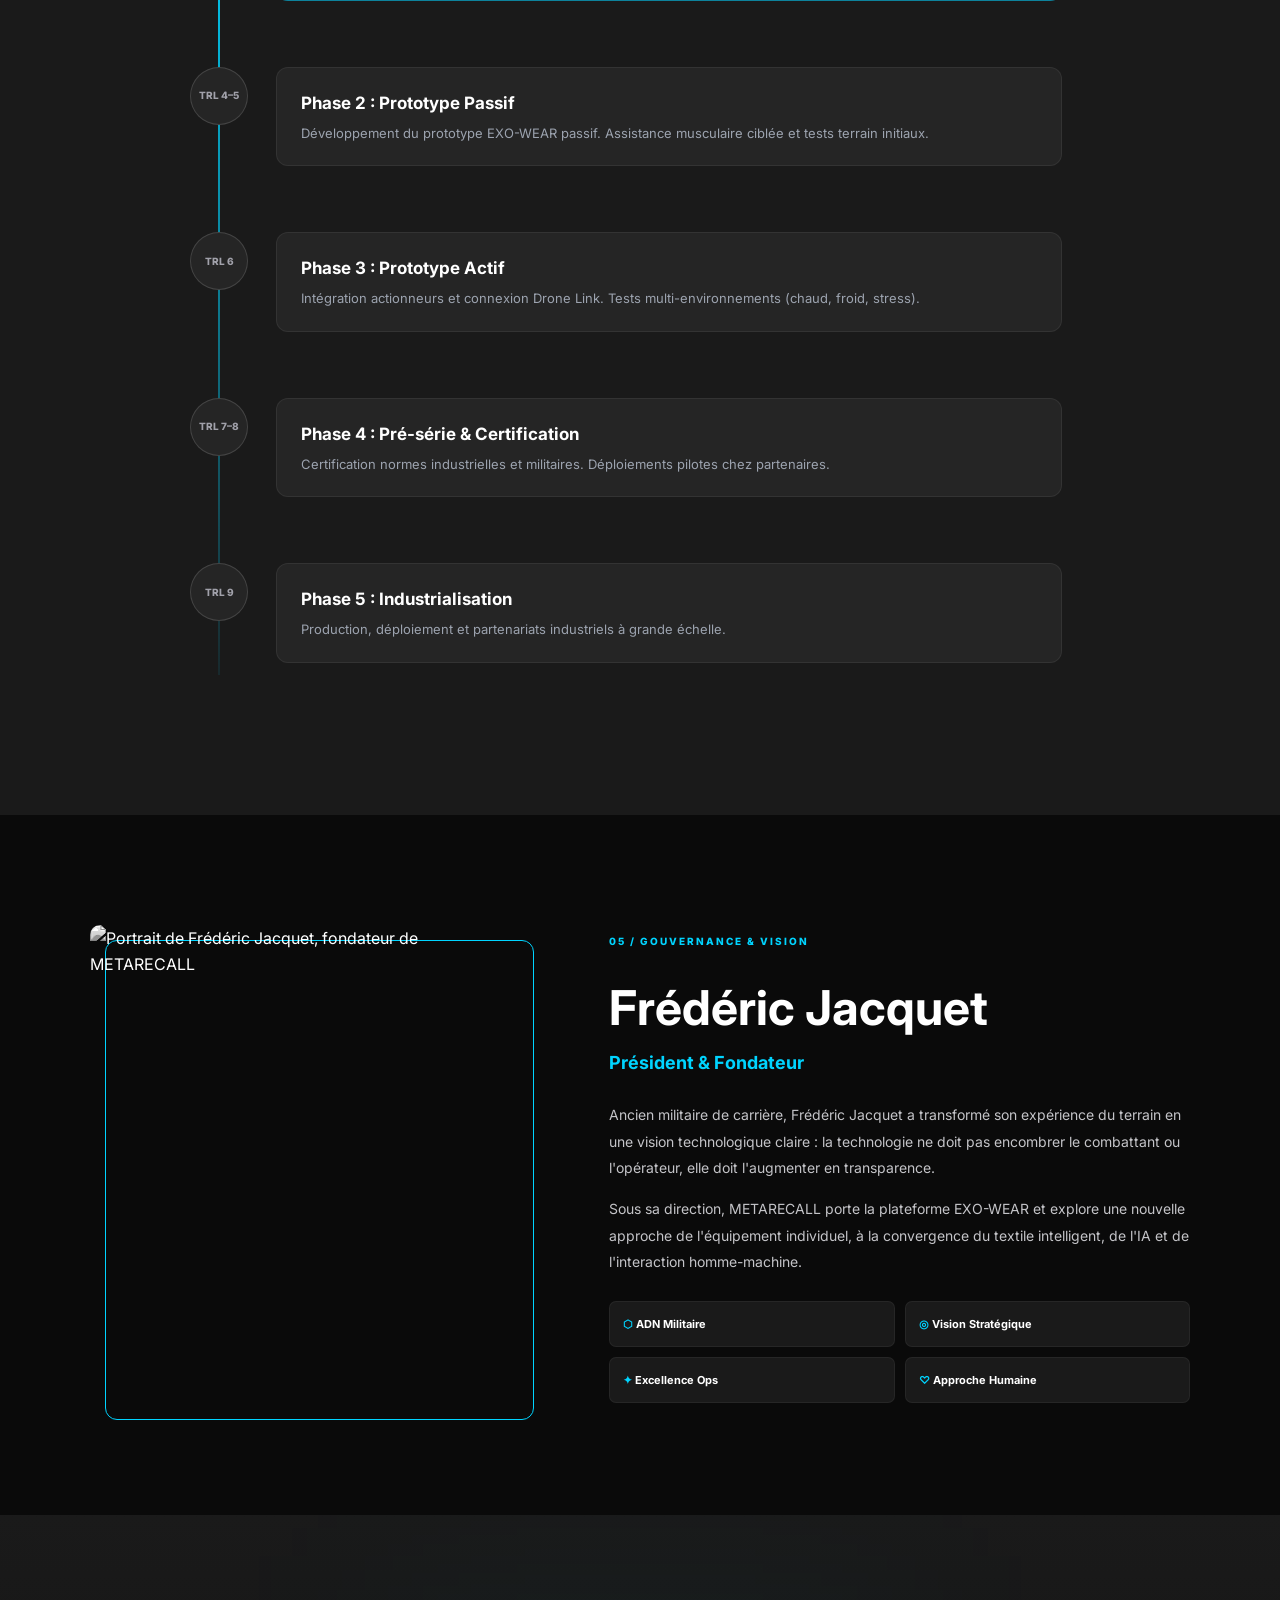
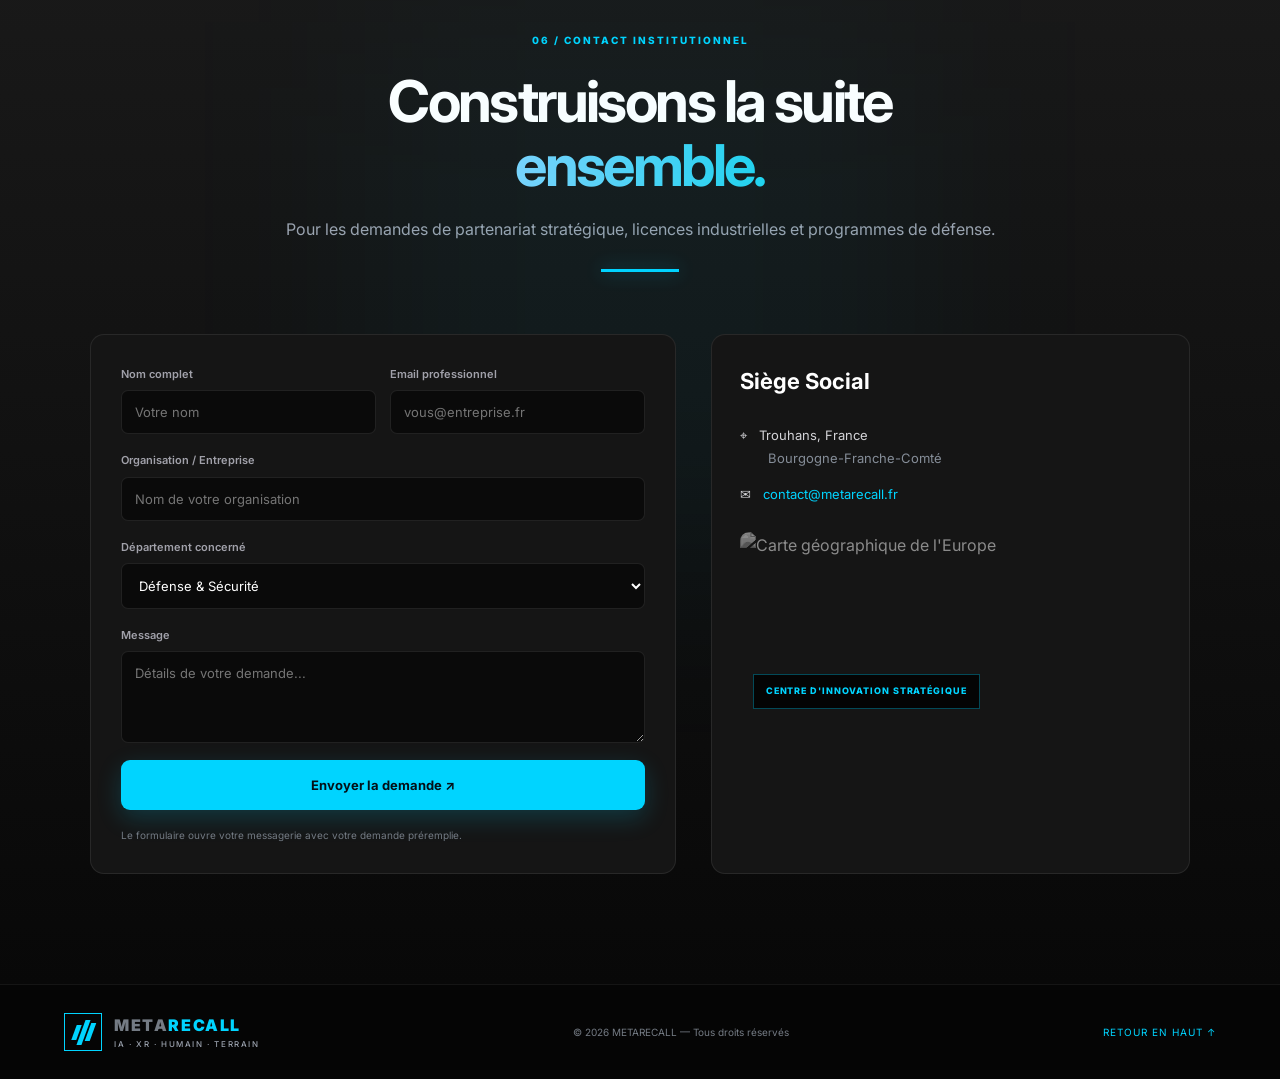
==== commit 3991b347: "Remove remaining music widget from all METARECALL layouts" ====
--- a/index.html
+++ b/index.html
@@ -30,7 +30,7 @@
   <div class="hero-tags"><span>TEXTILE INTELLIGENT</span><span>IA EMBARQUÉE</span><span>SOFT ROBOTICS</span></div>
  </div>
  <div class="hero-side-label">HUMAN AUGMENTATION / 2026</div>
- <a class="scroll-indicator" href="#technology"><span></span> DÉCOUVRIR LA PLATEFORME</a><div class="music-copy"><small>EN ATTENDANT...</small><strong>Découvrez mon univers musical</strong><span>sur Track to Music</span></div><div class="sound-bars"><i></i><i></i><i></i><i></i><i></i><i></i><i></i></div><a class="music-play" href="https://open.spotify.com/intl-fr/artist/7KwZrK2zXfmiLqDWJB0VXr" target="_blank" rel="noopener" aria-label="Spotify">▶</a><a class="music-link" href="https://tracto-musik.com/un-artiste-par-semaine" target="_blank" rel="noopener">UN ARTISTE PAR SEMAINE ↗</a></div>
+ <a class="scroll-indicator" href="#technology"><span></span> DÉCOUVRIR LA PLATEFORME</a>
 </section>
 <section class="section technology" id="technology">
  <div class="section-head reveal"><span class="section-label">01 / ARCHITECTURE TECHNOLOGIQUE</span><h2>Une nouvelle génération<br><em>d'augmentation humaine.</em></h2><p>Une fusion entre textile intelligent, intelligence artificielle embarquée et robotique collaborative.</p><div class="cyan-rule"></div></div>
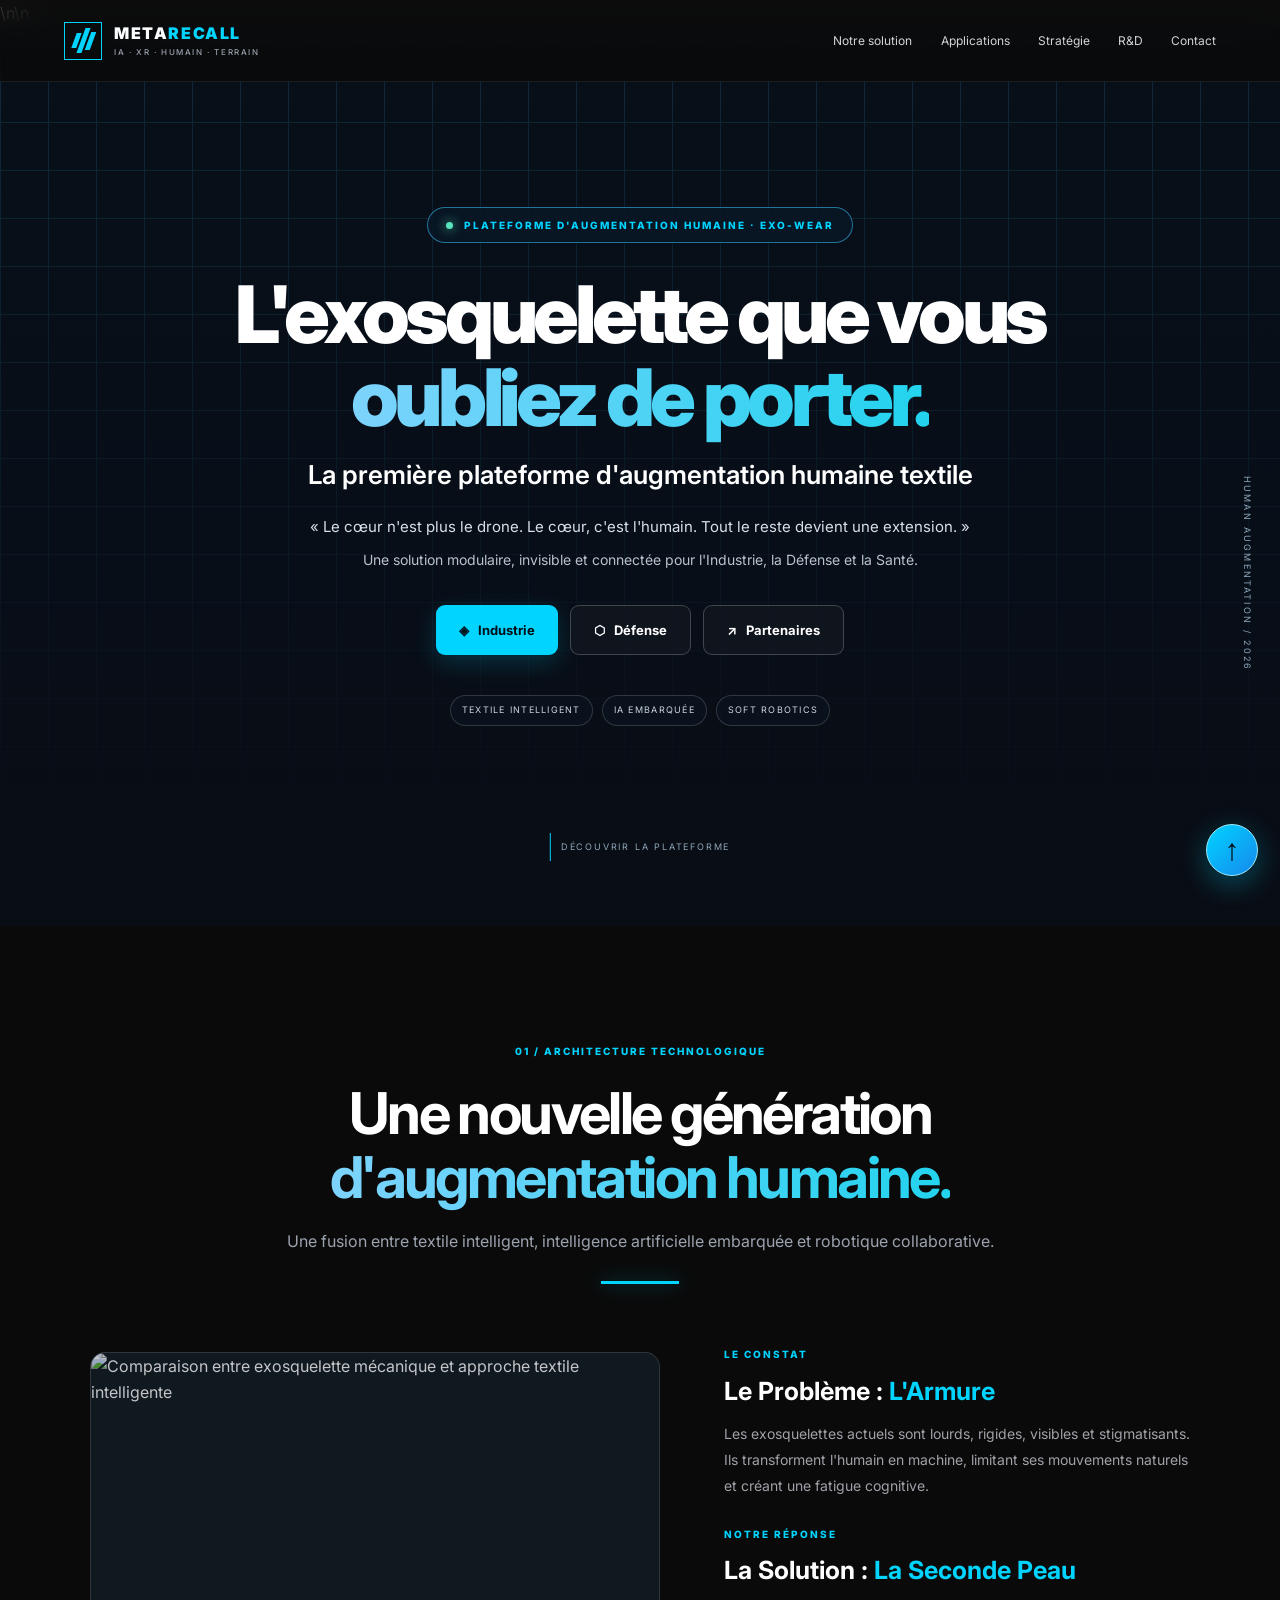
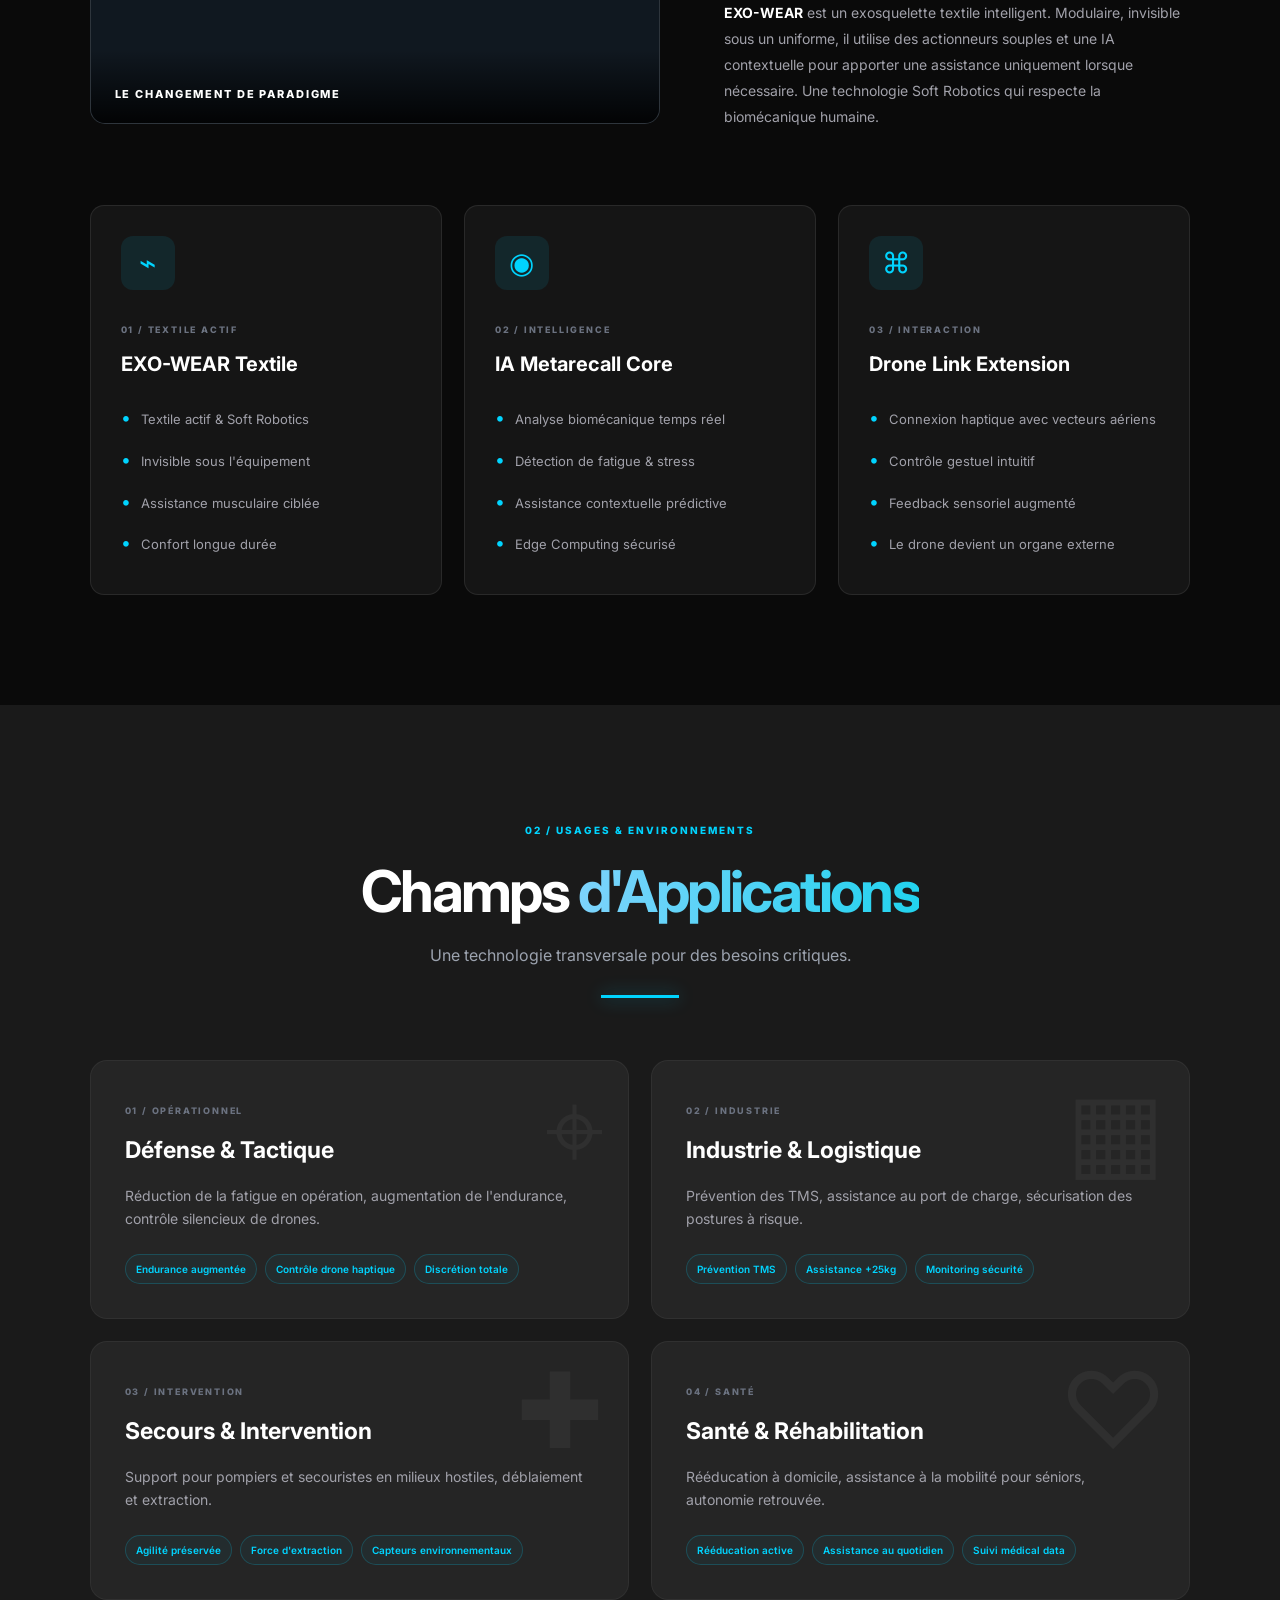
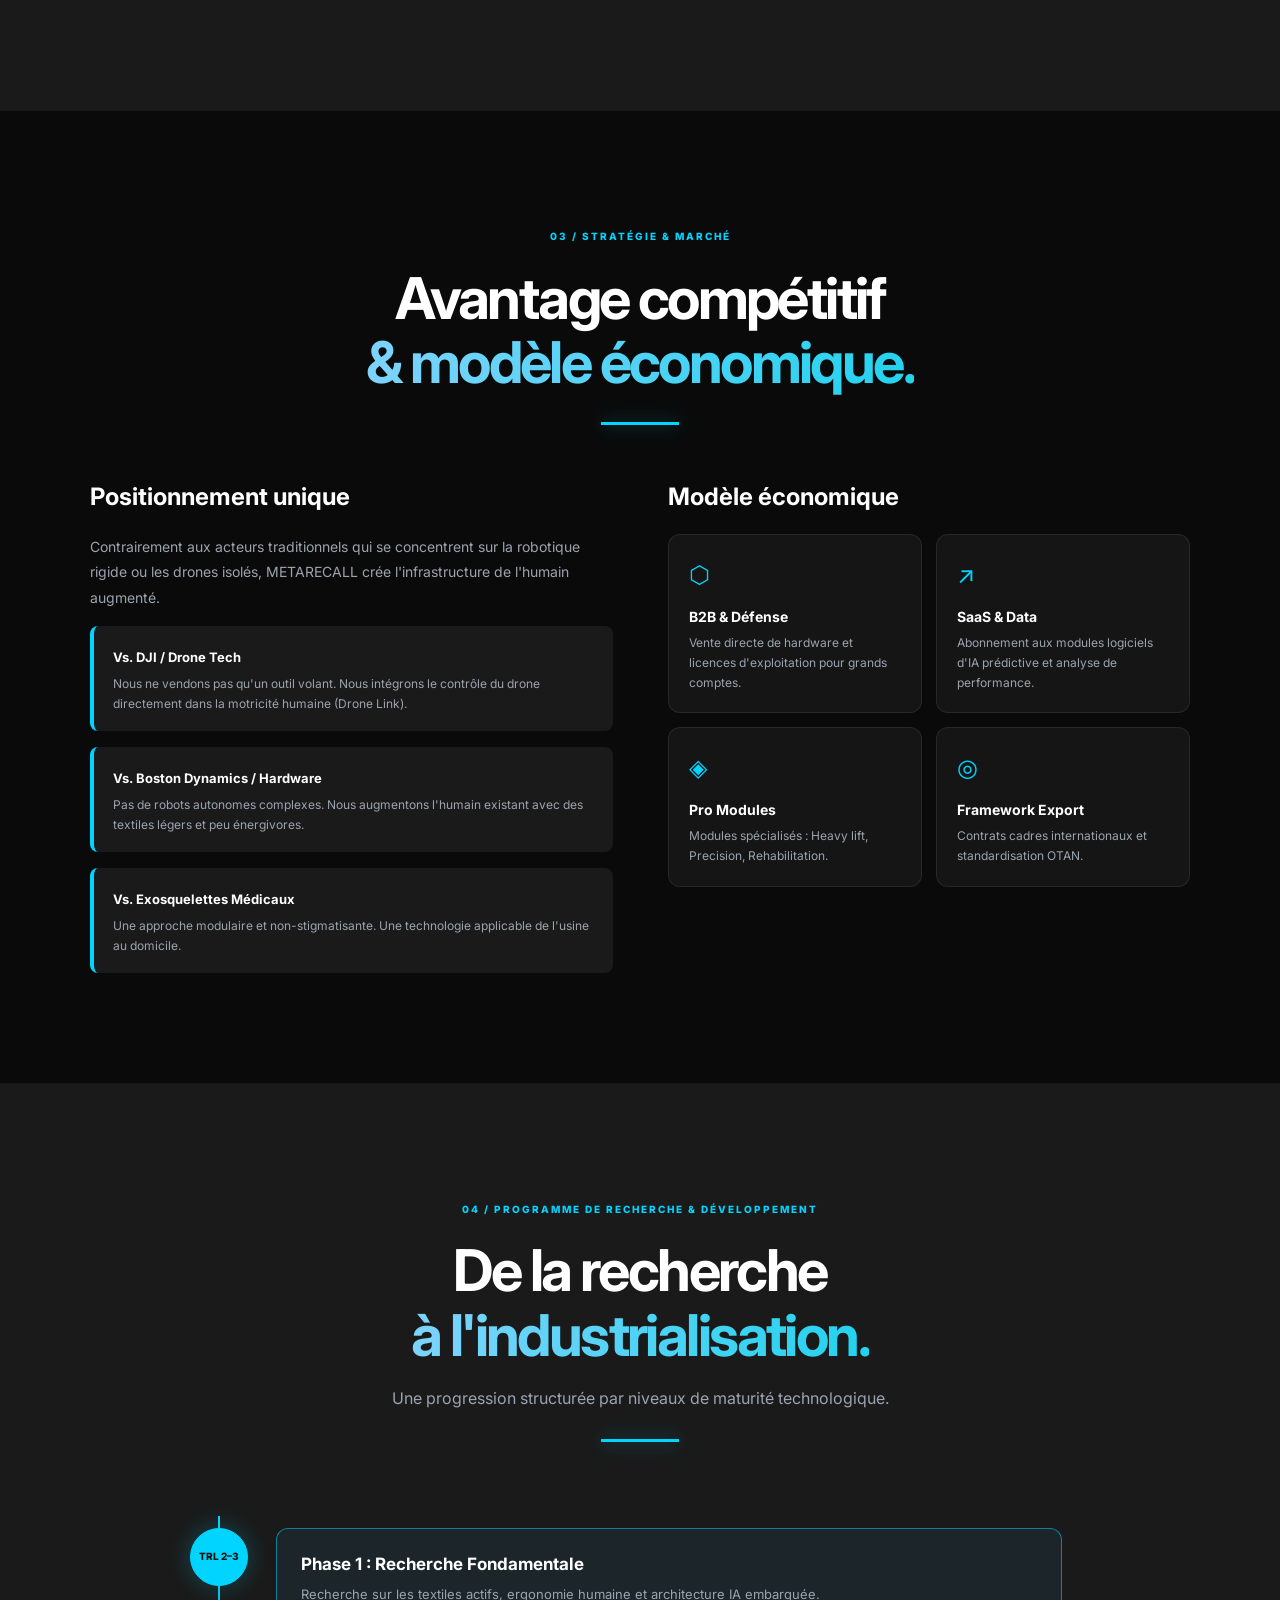
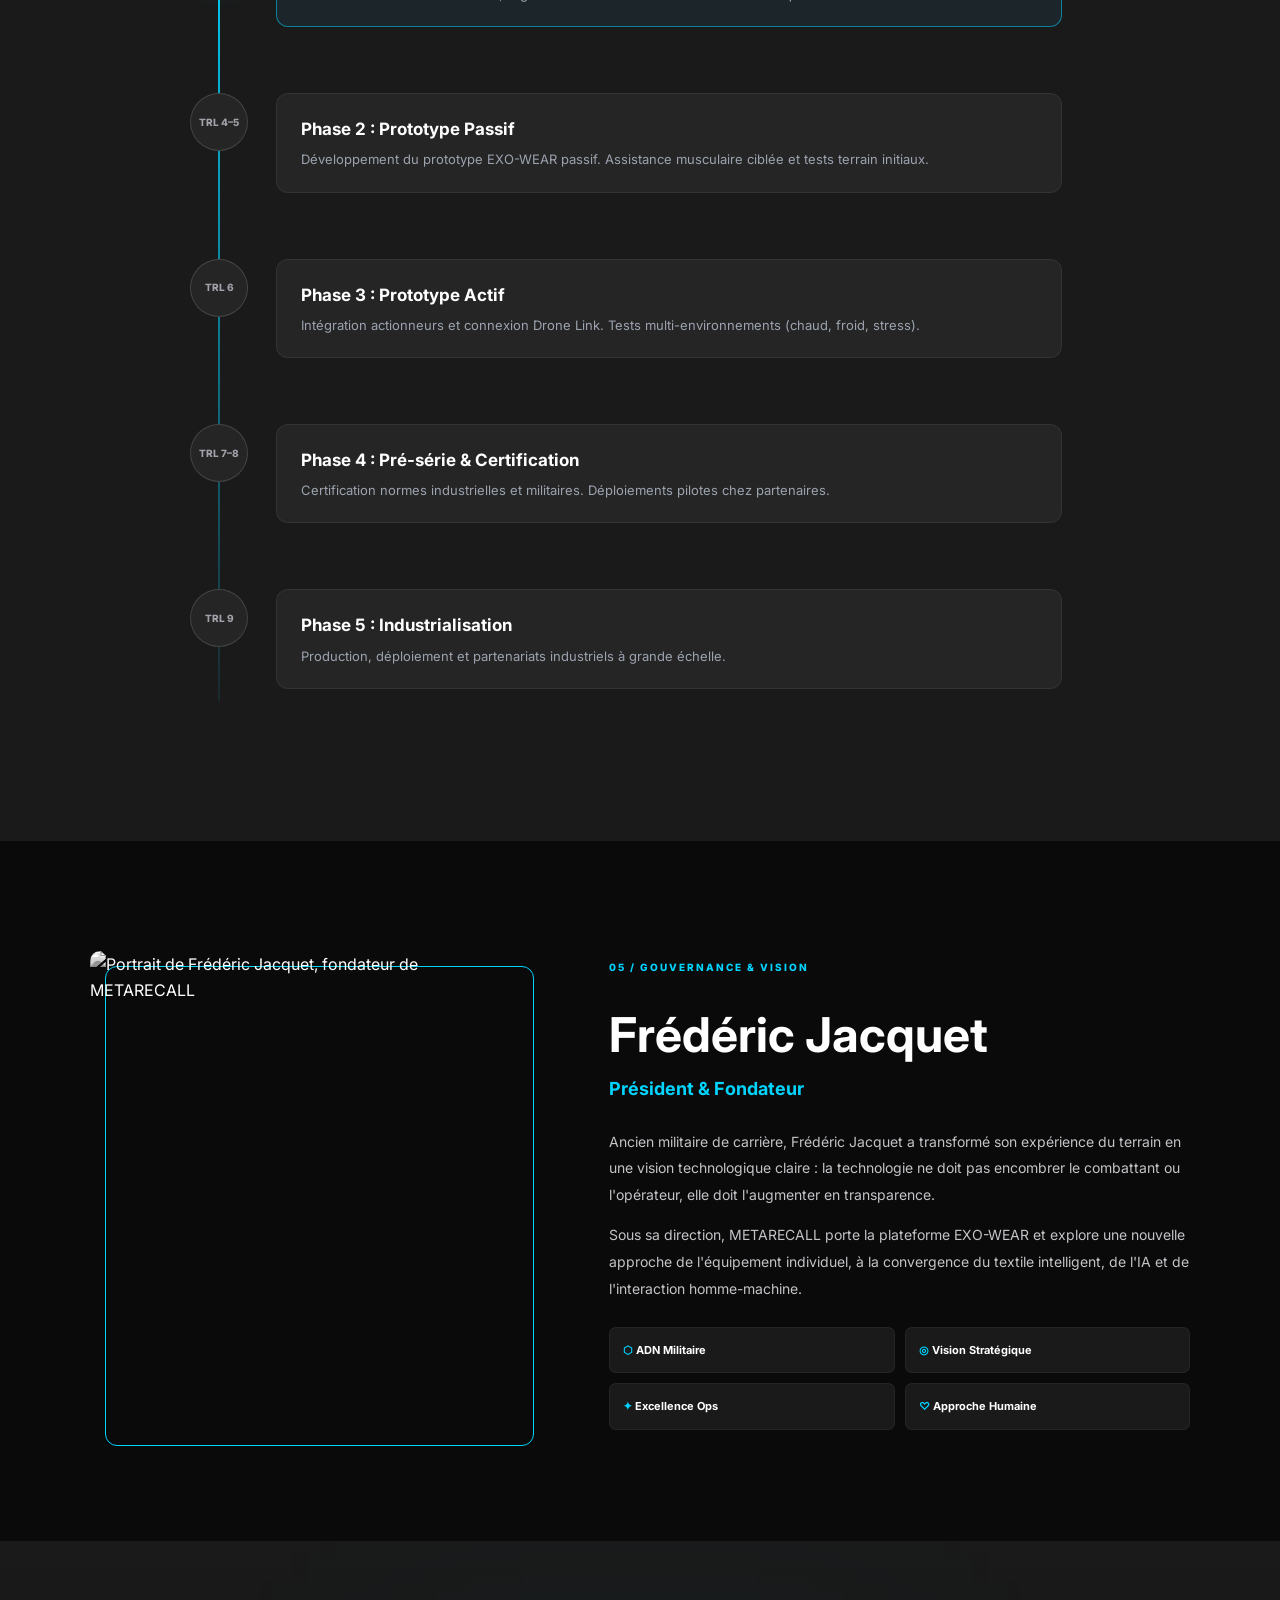
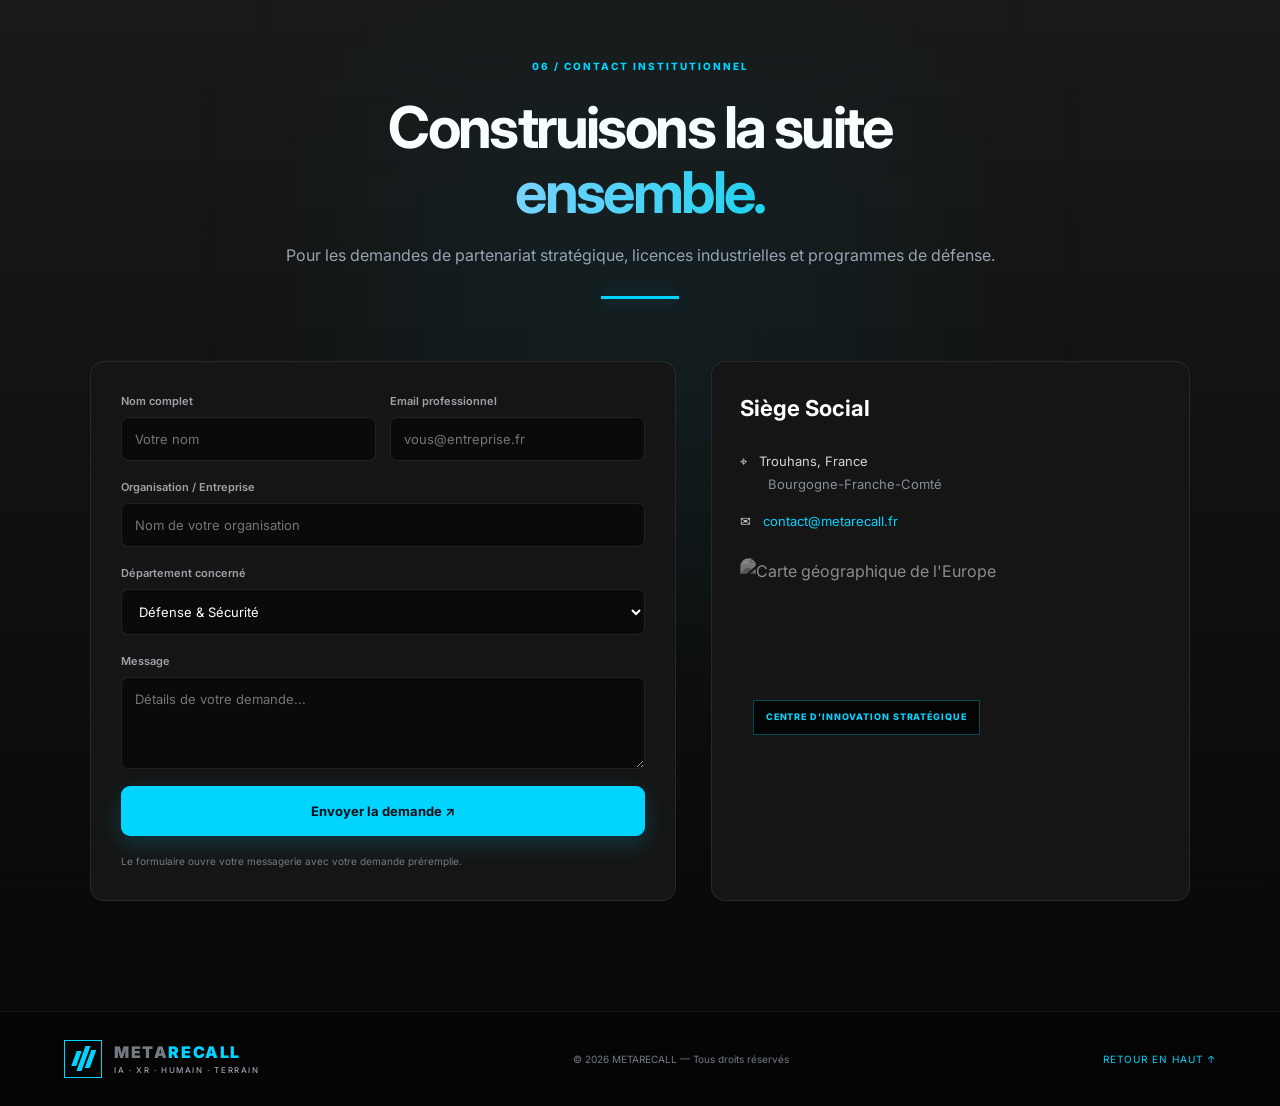
==== commit a5054e7d: "Use JPG social preview for sharing" ====
--- a/index.html
+++ b/index.html
@@ -4,6 +4,20 @@
 <meta charset="UTF-8"><meta name="viewport" content="width=device-width,initial-scale=1">
 <meta name="description" content="METARECALL — Plateforme d'augmentation humaine et textile intelligent EXO-WEAR. Textile actif, IA embarquée et interaction homme-machine.">
 <meta name="theme-color" content="#1a1a1a">
+<meta name="description" content="METARECALL — Plateforme d'augmentation humaine et textile intelligent EXO-WEAR. Textile actif, IA embarquée et interaction homme-machine.">
+<meta property="og:type" content="website">
+<meta property="og:site_name" content="METARECALL">
+<meta property="og:title" content="METARECALL — Augmentation humaine & EXO-WEAR">
+<meta property="og:description" content="Plateforme d'augmentation humaine et textile intelligent : textile actif, IA embarquée et interaction homme-machine.">
+<meta property="og:url" content="https://metarecall.onrender.com/">
+<meta property="og:image" content="https://metarecall.onrender.com/assets/metarecall-social.jpg?v=20261122">\n<meta property="og:image:width" content="300">\n<meta property="og:image:height" content="158">
+<meta property="og:image:type" content="image/jpeg">
+<meta name="twitter:card" content="summary_large_image">
+<meta name="twitter:title" content="METARECALL — Augmentation humaine & EXO-WEAR">
+<meta name="twitter:description" content="Plateforme d'augmentation humaine et textile intelligent.">
+<meta name="twitter:image" content="https://metarecall.onrender.com/assets/metarecall-social.svg">
+<link rel="icon" type="image/svg+xml" href="/assets/metarecall-icon.svg">
+<link rel="apple-touch-icon" href="/assets/metarecall-icon.svg">
 <title>METARECALL — Plateforme d'Augmentation Humaine & Textile Intelligent</title>
 <link rel="preconnect" href="https://fonts.googleapis.com"><link rel="preconnect" href="https://fonts.gstatic.com" crossorigin>
 <link href="https://fonts.googleapis.com/css2?family=Inter:wght@300;400;500;600;700;800;900&display=swap" rel="stylesheet">
--- a/styles.css
+++ b/styles.css
@@ -1,4 +1,4 @@
-:root{--bg:#1a1a1a;--panel:#151515;--panel2:#252525;--cyan:#00d4ff;--muted:#a1a1aa;--line:rgba(255,255,255,.1);--violet:#7c3aed}*{box-sizing:border-box}html{scroll-behavior:smooth;scroll-padding-top:90px}body{margin:0;background:var(--bg);color:#fff;font-family:Inter,Arial,sans-serif;line-height:1.65;overflow-x:hidden}a{color:inherit;text-decoration:none}img{display:block;max-width:100%}::selection{background:var(--cyan);color:#111}::-webkit-scrollbar{width:9px}::-webkit-scrollbar-track{background:#1a1a1a}::-webkit-scrollbar-thumb{background:var(--cyan);border-radius:9px}.site-header{position:fixed;z-index:100;inset:0 0 auto;height:82px;padding:0 clamp(20px,5vw,78px);display:flex;align-items:center;justify-content:space-between;gap:24px;background:rgba(10,10,10,.78);backdrop-filter:blur(18px);border-bottom:1px solid rgba(255,255,255,.08);transition:.3s}.brand{display:flex;align-items:center;gap:12px;flex-shrink:0}.brand-symbol{width:38px;height:38px;display:flex;align-items:center;justify-content:center;gap:2px;border:1px solid var(--cyan);padding:6px}.brand-symbol i{display:block;width:5px;background:var(--cyan);transform:skew(-20deg)}.brand-symbol i:nth-child(1){height:15px}.brand-symbol i:nth-child(2){height:25px}.brand-symbol i:nth-child(3){height:18px}.brand-name{font-size:16px;font-weight:900;letter-spacing:.1em;line-height:1.15}.brand-name>span{color:var(--cyan)}.brand-name small{display:block;margin-top:5px;font-size:8px;font-weight:500;letter-spacing:.2em;color:#9ca3af}.desktop-nav{display:flex;align-items:center;gap:clamp(15px,2.2vw,32px);margin-left:auto}.desktop-nav a{font-size:12px;color:#d4d4d8;transition:.2s}.desktop-nav a:hover{color:var(--cyan)}.music-identity-btn{display:flex;align-items:center;gap:10px;padding:5px 12px 5px 5px;border-radius:999px;background:linear-gradient(120deg,#7c3aed,#4f46e5);border:1px solid #a78bfa88;box-shadow:0 7px 25px #6d4aff44;white-space:nowrap}.music-identity-btn img{width:35px;height:35px;border-radius:50%;object-fit:cover;border:1px solid #ffffff66}.music-identity-btn b,.music-identity-btn small{display:block;line-height:1.3}.music-identity-btn b{font-size:11px}.music-identity-btn small{font-size:9px;color:#e4ddff}.music-identity-btn .arrow{font-size:16px}.menu-toggle,.mobile-nav{display:none}.hero{min-height:900px;min-height:100svh;position:relative;isolation:isolate;display:flex;align-items:center;justify-content:center;text-align:center;padding:130px 22px 150px;overflow:hidden;background:#080d16}.hero-photo,.hero-overlay,.hero-grid{position:absolute;inset:0;z-index:-1}.hero-photo{background-image:url('https://images.unsplash.com/photo-1621544276509-3703c3e9e58e?auto=format&fit=crop&w=2200&q=90');background-size:cover;background-position:center 38%;filter:grayscale(1);opacity:.47;transform:scale(1.025)}.hero-overlay{background:linear-gradient(180deg,rgba(7,16,24,.73),rgba(7,15,26,.62) 48%,#090d14 100%)}.hero-grid{opacity:.15;background-image:linear-gradient(#3ec6ff 1px,transparent 1px),linear-gradient(90deg,#3ec6ff 1px,transparent 1px);background-size:48px 48px;mask-image:linear-gradient(180deg,#000,transparent 90%)}.hero-content{width:min(100%,1050px);position:relative;z-index:2}.eyebrow,.section-label,.mini-label,.card-index{font-size:10px;letter-spacing:.2em;font-weight:800;color:var(--cyan)}.eyebrow{display:inline-flex;align-items:center;gap:11px;padding:9px 18px;border:1px solid #3ec6ff88;background:#0b1c2e88;border-radius:999px;backdrop-filter:blur(10px)}.pulse{width:7px;height:7px;border-radius:50%;background:#58e5bd;box-shadow:0 0 12px #58e5bd}.hero h1{font-size:clamp(42px,6.2vw,82px);line-height:1.04;letter-spacing:-.055em;margin:30px 0 16px;font-weight:850}.hero h1 em,.section-head h2 em{font-style:normal;color:var(--cyan);background:linear-gradient(90deg,#7dd3fc,#22d3ee);background-clip:text;-webkit-background-clip:text;-webkit-text-fill-color:transparent}.hero-subtitle{font-size:clamp(18px,2.2vw,26px);font-weight:600;margin:0 0 18px}.hero-quote{font-size:15px;color:#d7e0e8;margin:0 auto 8px;max-width:780px}.hero-desc{color:#b9c2cc;font-size:14px;margin:0 auto;max-width:760px}.hero-actions{display:flex;justify-content:center;gap:12px;flex-wrap:wrap;margin-top:34px}.btn{border:0;cursor:pointer;display:inline-flex;align-items:center;justify-content:center;min-height:50px;padding:0 23px;border-radius:9px;font:700 13px Inter,sans-serif;transition:transform .2s,filter .2s,border-color .2s}.btn:hover{transform:translateY(-2px);filter:brightness(1.1)}.btn-cyan{background:var(--cyan);color:#041018;box-shadow:0 8px 25px #00d4ff30}.btn-dark{background:#121820c9;border:1px solid #ffffff35;color:#fff}.btn-dark:hover{border-color:#00d4ff88}.hero-tags{display:flex;justify-content:center;gap:9px;flex-wrap:wrap;margin-top:40px}.hero-tags span{font-size:9px;letter-spacing:.14em;color:#cbd5e1;border:1px solid #ffffff28;border-radius:99px;padding:7px 11px;background:#0b1420a8}.hero-side-label{position:absolute;right:26px;top:50%;writing-mode:vertical-rl;font-size:9px;letter-spacing:.24em;color:#8ba5b8}.scroll-indicator{position:absolute;bottom:145px;left:50%;transform:translateX(-50%);font-size:9px;letter-spacing:.2em;color:#8fa7b9;display:flex;align-items:center;gap:10px}.scroll-indicator span{height:28px;width:1px;background:var(--cyan)}.music-cartouche{position:absolute;z-index:3;bottom:28px;left:50%;transform:translateX(-50%);width:min(960px,calc(100% - 36px));display:flex;align-items:center;gap:16px;text-align:left;padding:13px 18px;border:1px solid #ffffff16;border-radius:18px;background:linear-gradient(180deg,#111a28e8,#080c14f2);box-shadow:0 18px 50px #0009;backdrop-filter:blur(16px)}.music-note{width:42px;height:42px;display:grid;place-items:center;border-radius:12px;background:linear-gradient(135deg,#7c3aed,#2563eb);font-size:22px}.music-copy{display:flex;flex-direction:column;line-height:1.35;min-width:0}.music-copy small{font-size:8px;letter-spacing:.17em;color:#7e8b9b}.music-copy strong{font-size:12px}.music-copy span{font-size:10px;color:#9ca3af}.sound-bars{display:flex;align-items:center;gap:4px;margin-left:auto;height:26px}.sound-bars i{display:block;width:3px;border-radius:5px;background:var(--cyan);height:8px;animation:wave 1s ease-in-out infinite alternate}.sound-bars i:nth-child(2n){height:17px;animation-delay:.2s}.sound-bars i:nth-child(3n){height:23px;animation-delay:.4s}.music-play{width:38px;height:38px;border-radius:50%;display:grid;place-items:center;background:var(--cyan);color:#061018;font-size:13px;padding-left:2px}.music-link{font-size:9px;letter-spacing:.08em;color:#b7c8d9;white-space:nowrap}.section{padding:110px clamp(20px,7vw,110px);position:relative}.technology{background:#0a0a0a}.section-head{text-align:center;max-width:850px;margin:0 auto 62px}.section-head h2{font-size:clamp(34px,4.5vw,58px);line-height:1.12;letter-spacing:-.045em;margin:18px 0}.section-head>p{color:#9ca3af;font-size:16px;max-width:720px;margin:0 auto}.cyan-rule{height:3px;width:78px;background:var(--cyan);margin:27px auto 0;box-shadow:0 0 18px #00d4ff77}.problem-layout{display:grid;grid-template-columns:1.1fr .9fr;gap:clamp(30px,5vw,70px);align-items:center;max-width:1200px;margin:0 auto 75px}.problem-image{position:relative;border-radius:15px;overflow:hidden;border:1px solid #ffffff20;min-height:370px;background:#101820}.problem-image img{width:100%;height:100%;min-height:370px;object-fit:cover;opacity:.75;transition:.5s}.problem-image:hover img{opacity:.95;transform:scale(1.025)}.problem-image span{position:absolute;bottom:0;left:0;right:0;padding:35px 24px 20px;background:linear-gradient(transparent,#000d);font-size:11px;font-weight:800;letter-spacing:.17em}.problem-copy .mini-label{margin:0 0 8px}.problem-copy .mini-label.cyan{margin-top:27px}.problem-copy h3{font-size:25px;margin:0 0 9px}.problem-copy h3 em{font-style:normal;color:var(--cyan)}.problem-copy p{font-size:14px;line-height:1.85;color:#a1a1aa;margin:0}.problem-copy p strong{color:white}.tech-grid{max-width:1200px;margin:auto;display:grid;grid-template-columns:repeat(3,1fr);gap:22px}.tech-card{padding:30px;background:#151515;border:1px solid #ffffff16;border-radius:14px;transition:.3s;min-height:275px}.tech-card:hover{border-color:#00d4ff88;transform:translateY(-5px);box-shadow:0 15px 40px #00d4ff0c}.tech-icon{width:54px;height:54px;border-radius:12px;background:#00d4ff18;color:var(--cyan);display:grid;place-items:center;font-size:29px;margin-bottom:24px}.card-index{font-size:9px;color:#6b7280}.tech-card h3{font-size:20px;margin:8px 0 16px}.tech-card ul{list-style:none;padding:0;margin:0}.tech-card li{font-size:13px;color:#a1a1aa;padding:6px 0}.tech-card li:before{content:'•';color:var(--cyan);font-size:18px;margin-right:10px}.applications{background:#1a1a1a}.application-grid{max-width:1200px;margin:auto;display:grid;grid-template-columns:repeat(2,1fr);gap:22px}.application-card{position:relative;overflow:hidden;padding:34px;background:#252525;border:1px solid #ffffff0d;border-radius:17px;transition:.3s}.application-card:hover{border-color:#00d4ff77;transform:translateY(-4px)}.app-symbol{position:absolute;right:24px;top:15px;font-size:105px;line-height:1;color:#ffffff0c}.application-card h3{font-size:23px;margin:10px 0}.application-card p{color:#a1a1aa;font-size:14px;max-width:520px}.chips{display:flex;flex-wrap:wrap;gap:8px;margin-top:24px}.chips span{font-size:10px;font-weight:600;color:var(--cyan);border:1px solid #00d4ff33;background:#00d4ff0b;padding:6px 10px;border-radius:99px}.market{background:#0a0a0a;border-block:1px solid #ffffff0c}.market .section-head{margin-bottom:52px}.market-grid{max-width:1200px;margin:auto;display:grid;grid-template-columns:1fr 1fr;gap:55px}.market-column h3{font-size:24px;margin:0 0 18px}.muted{font-size:14px;color:#9ca3af;line-height:1.8}.comparison{margin-top:16px;padding:17px 19px;background:#1a1a1a;border-radius:8px;border-left:4px solid var(--cyan)}.comparison b{font-size:13px}.comparison p{font-size:12px;color:#9ca3af;margin:5px 0 0}.business-grid{display:grid;grid-template-columns:1fr 1fr;gap:14px}.business-grid article{background:#151515;border:1px solid #ffffff14;border-radius:12px;padding:20px}.business-grid article>span{font-size:24px;color:var(--cyan)}.business-grid b{display:block;margin:10px 0 5px;font-size:14px}.business-grid p{margin:0;color:#9ca3af;font-size:12px}.rd{background:#1a1a1a}.timeline{max-width:900px;margin:0 auto;position:relative}.timeline:before{content:'';position:absolute;left:28px;top:12px;bottom:12px;width:2px;background:linear-gradient(var(--cyan),#00d4ff15)}.phase{position:relative;display:flex;align-items:flex-start;gap:28px;margin:0 0 18px;padding:24px 28px 24px 0}.phase>span{position:relative;z-index:1;flex:0 0 58px;height:58px;border-radius:50%;display:grid;place-items:center;background:#252525;border:1px solid #ffffff24;color:#a1a1aa;font-size:10px;font-weight:800}.phase.current>span{background:var(--cyan);color:#111;border-color:var(--cyan);box-shadow:0 0 25px #00d4ff44}.phase>div{flex:1;background:#252525;border:1px solid #ffffff10;border-radius:12px;padding:21px 24px}.phase.current>div{border-color:#00d4ff88;background:#1c252a}.phase h3{font-size:17px;margin:0 0 6px}.phase p{font-size:13px;color:#9ca3af;margin:0}.leadership{background:#0a0a0a;display:grid;grid-template-columns:.85fr 1.15fr;align-items:center;gap:clamp(35px,7vw,100px)}.leadership-image{position:relative}.leadership-image:after{content:'';position:absolute;inset:15px -15px -15px 15px;border:1px solid var(--cyan);border-radius:12px;z-index:0}.leadership-image img{position:relative;z-index:1;width:100%;height:480px;object-fit:cover;object-position:center 25%;border-radius:10px;filter:grayscale(1);transition:.5s}.leadership-image:hover img{filter:grayscale(0)}.leadership-copy h2{font-size:clamp(32px,4vw,48px);margin:16px 0 0}.leadership-copy h4{font-size:18px;color:var(--cyan);margin:0 0 25px}.leadership-copy p{font-size:14px;color:#c4c4c8;line-height:1.9}.values{display:grid;grid-template-columns:1fr 1fr;gap:10px;margin-top:25px}.values span{padding:13px;background:#1a1a1a;border:1px solid #ffffff0d;border-radius:7px;font-size:11px;font-weight:700}.values span:first-letter{color:var(--cyan)}.contact{background:linear-gradient(180deg,#1a1a1a,#080808);overflow:hidden}.contact-glow{position:absolute;width:550px;height:550px;left:50%;top:10%;transform:translateX(-50%);background:#00d4ff0b;filter:blur(100px);pointer-events:none}.contact-layout{position:relative;max-width:1150px;margin:auto;display:grid;grid-template-columns:1.1fr .9fr;gap:35px}.contact-form{padding:30px;background:#151515;border:1px solid #ffffff15;border-radius:14px;display:flex;flex-direction:column;gap:17px}.contact-form label{display:flex;flex-direction:column;gap:7px;font-size:11px;color:#a1a1aa;font-weight:600}.form-row{display:grid;grid-template-columns:1fr 1fr;gap:14px}.contact-form input,.contact-form select,.contact-form textarea{width:100%;background:#0a0a0a;border:1px solid #ffffff18;border-radius:7px;padding:13px;color:#fff;font:13px Inter,sans-serif;outline:none}.contact-form input:focus,.contact-form select:focus,.contact-form textarea:focus{border-color:var(--cyan)}.contact-form textarea{resize:vertical}.contact-form .btn{width:100%}.form-note{font-size:10px;color:#737b84}.contact-info{padding:28px;background:#151515;border:1px solid #ffffff15;border-radius:14px}.contact-info h3{font-size:22px;margin:0 0 24px}.contact-info p{font-size:13px;color:#d4d4d8;line-height:1.8}.contact-info p span{padding-left:28px;color:#858d98}.contact-info a{color:var(--cyan)}.map-card{height:190px;position:relative;overflow:hidden;border-radius:9px;margin-top:25px}.map-card img{width:100%;height:100%;object-fit:cover;opacity:.5;filter:grayscale(1)}.map-card span{position:absolute;left:13px;bottom:13px;padding:9px 12px;background:#000c;border:1px solid #00d4ff55;color:var(--cyan);font-size:9px;font-weight:800;letter-spacing:.1em}footer{padding:28px clamp(20px,5vw,78px);background:#050505;border-top:1px solid #ffffff10;display:flex;align-items:center;justify-content:space-between;gap:20px;color:#747b84;font-size:10px}footer>a:last-child{color:var(--cyan);letter-spacing:.1em}.reveal{opacity:0;transform:translateY(22px);transition:opacity .7s ease,transform .7s ease}.reveal.visible{opacity:1;transform:none}@keyframes wave{from{transform:scaleY(.45)}to{transform:scaleY(1.2)}}@media(max-width:1050px){.desktop-nav{gap:14px}.desktop-nav a{font-size:11px}.music-identity-btn b{font-size:10px}.music-identity-btn small{font-size:8px}.problem-layout{grid-template-columns:1fr 1fr}}@media(max-width:850px){.site-header{height:72px;padding:0 20px}.desktop-nav,.site-header>.music-identity-btn{display:none}.menu-toggle{display:flex;width:42px;height:42px;border:1px solid #ffffff25;border-radius:9px;background:#ffffff0b;flex-direction:column;align-items:center;justify-content:center;gap:6px}.menu-toggle span{width:18px;height:2px;background:#fff}.mobile-nav{position:fixed;z-index:99;top:72px;left:12px;right:12px;padding:12px;background:#10141deF;border:1px solid #ffffff20;border-radius:13px;backdrop-filter:blur(15px);display:none;flex-direction:column}.mobile-nav.open{display:flex}.mobile-nav a{padding:13px 15px;border-radius:8px;color:#e5e7eb;font-size:14px}.mobile-nav a:hover{background:#00d4ff18;color:var(--cyan)}.hero{min-height:850px;padding-top:120px}.hero h1{font-size:clamp(39px,7vw,64px)}.hero-side-label{display:none}.scroll-indicator{bottom:145px}.problem-layout,.market-grid,.leadership,.contact-layout{grid-template-columns:1fr}.problem-image,.problem-image img{min-height:300px;max-height:420px}.tech-grid{grid-template-columns:1fr 1fr}.tech-card:last-child{grid-column:1/-1}.leadership-image{max-width:540px;margin:0 auto;width:100%}.leadership-image img{height:430px}.contact-layout{max-width:650px}.market-grid{gap:38px}}@media(max-width:560px){.section{padding:78px 19px}.hero{min-height:880px;padding:112px 18px 180px}.eyebrow{font-size:8px;letter-spacing:.12em;padding:8px 11px}.hero h1{font-size:42px;margin:25px 0 15px}.hero-subtitle{font-size:18px}.hero-quote{font-size:13px}.hero-desc{font-size:12px}.hero-actions{gap:8px}.btn{min-height:46px;padding:0 14px;font-size:11px}.hero-tags{margin-top:27px}.music-cartouche{bottom:15px;padding:10px;gap:9px;border-radius:13px}.music-note{width:35px;height:35px;font-size:18px}.music-copy strong{font-size:10px}.music-copy span{font-size:9px}.music-link{display:none}.sound-bars{gap:3px}.music-play{width:33px;height:33px;flex-shrink:0}.scroll-indicator{bottom:115px;font-size:8px}.section-head{margin-bottom:42px}.section-head h2{font-size:35px}.section-head>p{font-size:13px}.problem-layout{gap:28px;margin-bottom:45px}.problem-image,.problem-image img{min-height:230px}.problem-copy h3{font-size:22px}.tech-grid,.application-grid{grid-template-columns:1fr}.tech-card:last-child{grid-column:auto}.tech-card{min-height:0;padding:25px}.application-card{padding:27px}.market-grid{gap:34px}.business-grid{gap:9px}.business-grid article{padding:15px}.phase{gap:14px}.phase>span{flex-basis:55px;height:55px;font-size:9px}.phase>div{padding:17px}.phase h3{font-size:14px}.phase p{font-size:11px}.timeline:before{left:27px}.leadership-image img{height:350px}.leadership-image:after{inset:10px -10px -10px 10px}.leadership-copy h2{font-size:35px}.values{gap:7px}.values span{font-size:9px;padding:10px}.contact-form{padding:18px}.form-row{grid-template-columns:1fr}.contact-info{padding:20px}footer{flex-direction:column;align-items:flex-start;padding:25px 20px;gap:15px}footer .brand-name{font-size:14px}}@media(prefers-reduced-motion:reduce){html{scroll-behavior:auto}.reveal{opacity:1;transform:none;transition:none}.sound-bars i{animation:none}}
+:root{--bg:#1a1a1a;--panel:#151515;--panel2:#252525;--cyan:#00d4ff;--muted:#a1a1aa;--line:rgba(255,255,255,.1);--violet:#7c3aed}*{box-sizing:border-box}html{scroll-behavior:smooth;scroll-padding-top:90px}body{margin:0;background:var(--bg);color:#fff;font-family:Inter,Arial,sans-serif;line-height:1.65;overflow-x:hidden}a{color:inherit;text-decoration:none}img{display:block;max-width:100%}::selection{background:var(--cyan);color:#111}::-webkit-scrollbar{width:9px}::-webkit-scrollbar-track{background:#1a1a1a}::-webkit-scrollbar-thumb{background:var(--cyan);border-radius:9px}.site-header{position:fixed;z-index:100;inset:0 0 auto;height:82px;padding:0 clamp(20px,5vw,78px);display:flex;align-items:center;justify-content:space-between;gap:24px;background:rgba(10,10,10,.78);backdrop-filter:blur(18px);border-bottom:1px solid rgba(255,255,255,.08);transition:.3s}.brand{display:flex;align-items:center;gap:12px;flex-shrink:0}.brand-symbol{width:38px;height:38px;display:flex;align-items:center;justify-content:center;gap:2px;border:1px solid var(--cyan);padding:6px}.brand-symbol i{display:block;width:5px;background:var(--cyan);transform:skew(-20deg)}.brand-symbol i:nth-child(1){height:15px}.brand-symbol i:nth-child(2){height:25px}.brand-symbol i:nth-child(3){height:18px}.brand-name{font-size:16px;font-weight:900;letter-spacing:.1em;line-height:1.15}.brand-name>span{color:var(--cyan)}.brand-name small{display:block;margin-top:5px;font-size:8px;font-weight:500;letter-spacing:.2em;color:#9ca3af}.desktop-nav{display:flex;align-items:center;gap:clamp(15px,2.2vw,32px);margin-left:auto}.desktop-nav a{font-size:12px;color:#d4d4d8;transition:.2s}.desktop-nav a:hover{color:var(--cyan)}.music-identity-btn{display:flex;align-items:center;gap:10px;padding:5px 12px 5px 5px;border-radius:999px;background:linear-gradient(120deg,#7c3aed,#4f46e5);border:1px solid #a78bfa88;box-shadow:0 7px 25px #6d4aff44;white-space:nowrap}.music-identity-btn img{width:35px;height:35px;border-radius:50%;object-fit:cover;border:1px solid #ffffff66}.music-identity-btn b,.music-identity-btn small{display:block;line-height:1.3}.music-identity-btn b{font-size:11px}.music-identity-btn small{font-size:9px;color:#e4ddff}.music-identity-btn .arrow{font-size:16px}.menu-toggle,.mobile-nav{display:none}.hero{min-height:900px;min-height:100svh;position:relative;isolation:isolate;display:flex;align-items:center;justify-content:center;text-align:center;padding:130px 22px 150px;overflow:hidden;background:#080d16}.hero-photo,.hero-overlay,.hero-grid{position:absolute;inset:0;z-index:-1}.hero-photo{background-image:url('https://images.unsplash.com/photo-1621544276509-3703c3e9e58e?auto=format&fit=crop&w=2200&q=90');background-size:cover;background-position:center 38%;filter:grayscale(1);opacity:.47;transform:scale(1.025)}.hero-overlay{background:linear-gradient(180deg,rgba(7,16,24,.73),rgba(7,15,26,.62) 48%,#090d14 100%)}.hero-grid{opacity:.15;background-image:linear-gradient(#3ec6ff 1px,transparent 1px),linear-gradient(90deg,#3ec6ff 1px,transparent 1px);background-size:48px 48px;mask-image:linear-gradient(180deg,#000,transparent 90%)}.hero-content{width:min(100%,1050px);position:relative;z-index:2}.eyebrow,.section-label,.mini-label,.card-index{font-size:10px;letter-spacing:.2em;font-weight:800;color:var(--cyan)}.eyebrow{display:inline-flex;align-items:center;gap:11px;padding:9px 18px;border:1px solid #3ec6ff88;background:#0b1c2e88;border-radius:999px;backdrop-filter:blur(10px)}.pulse{width:7px;height:7px;border-radius:50%;background:#58e5bd;box-shadow:0 0 12px #58e5bd}.hero h1{font-size:clamp(42px,6.2vw,82px);line-height:1.04;letter-spacing:-.055em;margin:30px 0 16px;font-weight:850}.hero h1 em,.section-head h2 em{font-style:normal;color:var(--cyan);background:linear-gradient(90deg,#7dd3fc,#22d3ee);background-clip:text;-webkit-background-clip:text;-webkit-text-fill-color:transparent}.hero-subtitle{font-size:clamp(18px,2.2vw,26px);font-weight:600;margin:0 0 18px}.hero-quote{font-size:15px;color:#d7e0e8;margin:0 auto 8px;max-width:780px}.hero-desc{color:#b9c2cc;font-size:14px;margin:0 auto;max-width:760px}.hero-actions{display:flex;justify-content:center;gap:12px;flex-wrap:wrap;margin-top:34px}.btn{border:0;cursor:pointer;display:inline-flex;align-items:center;justify-content:center;min-height:50px;padding:0 23px;border-radius:9px;font:700 13px Inter,sans-serif;transition:transform .2s,filter .2s,border-color .2s}.btn:hover{transform:translateY(-2px);filter:brightness(1.1)}.btn-cyan{background:var(--cyan);color:#041018;box-shadow:0 8px 25px #00d4ff30}.btn-dark{background:#121820c9;border:1px solid #ffffff35;color:#fff}.btn-dark:hover{border-color:#00d4ff88}.hero-tags{display:flex;justify-content:center;gap:9px;flex-wrap:wrap;margin-top:40px}.hero-tags span{font-size:9px;letter-spacing:.14em;color:#cbd5e1;border:1px solid #ffffff28;border-radius:99px;padding:7px 11px;background:#0b1420a8}.hero-side-label{position:absolute;right:26px;top:50%;writing-mode:vertical-rl;font-size:9px;letter-spacing:.24em;color:#8ba5b8}.scroll-indicator{position:absolute;bottom:65px;left:50%;transform:translateX(-50%);font-size:9px;letter-spacing:.2em;color:#8fa7b9;display:flex;align-items:center;gap:10px}.scroll-indicator span{height:28px;width:1px;background:var(--cyan)}.music-cartouche{position:absolute;z-index:3;bottom:28px;left:50%;transform:translateX(-50%);width:min(960px,calc(100% - 36px));display:flex;align-items:center;gap:16px;text-align:left;padding:13px 18px;border:1px solid #ffffff16;border-radius:18px;background:linear-gradient(180deg,#111a28e8,#080c14f2);box-shadow:0 18px 50px #0009;backdrop-filter:blur(16px)}.music-note{width:42px;height:42px;display:grid;place-items:center;border-radius:12px;background:linear-gradient(135deg,#7c3aed,#2563eb);font-size:22px}.music-copy{display:flex;flex-direction:column;line-height:1.35;min-width:0}.music-copy small{font-size:8px;letter-spacing:.17em;color:#7e8b9b}.music-copy strong{font-size:12px}.music-copy span{font-size:10px;color:#9ca3af}.sound-bars{display:flex;align-items:center;gap:4px;margin-left:auto;height:26px}.sound-bars i{display:block;width:3px;border-radius:5px;background:var(--cyan);height:8px;animation:wave 1s ease-in-out infinite alternate}.sound-bars i:nth-child(2n){height:17px;animation-delay:.2s}.sound-bars i:nth-child(3n){height:23px;animation-delay:.4s}.music-play{width:38px;height:38px;border-radius:50%;display:grid;place-items:center;background:var(--cyan);color:#061018;font-size:13px;padding-left:2px}.music-link{font-size:9px;letter-spacing:.08em;color:#b7c8d9;white-space:nowrap}.section{padding:110px clamp(20px,7vw,110px);position:relative}.technology{background:#0a0a0a}.section-head{text-align:center;max-width:850px;margin:0 auto 62px}.section-head h2{font-size:clamp(34px,4.5vw,58px);line-height:1.12;letter-spacing:-.045em;margin:18px 0}.section-head>p{color:#9ca3af;font-size:16px;max-width:720px;margin:0 auto}.cyan-rule{height:3px;width:78px;background:var(--cyan);margin:27px auto 0;box-shadow:0 0 18px #00d4ff77}.problem-layout{display:grid;grid-template-columns:1.1fr .9fr;gap:clamp(30px,5vw,70px);align-items:center;max-width:1200px;margin:0 auto 75px}.problem-image{position:relative;border-radius:15px;overflow:hidden;border:1px solid #ffffff20;min-height:370px;background:#101820}.problem-image img{width:100%;height:100%;min-height:370px;object-fit:cover;opacity:.75;transition:.5s}.problem-image:hover img{opacity:.95;transform:scale(1.025)}.problem-image span{position:absolute;bottom:0;left:0;right:0;padding:35px 24px 20px;background:linear-gradient(transparent,#000d);font-size:11px;font-weight:800;letter-spacing:.17em}.problem-copy .mini-label{margin:0 0 8px}.problem-copy .mini-label.cyan{margin-top:27px}.problem-copy h3{font-size:25px;margin:0 0 9px}.problem-copy h3 em{font-style:normal;color:var(--cyan)}.problem-copy p{font-size:14px;line-height:1.85;color:#a1a1aa;margin:0}.problem-copy p strong{color:white}.tech-grid{max-width:1200px;margin:auto;display:grid;grid-template-columns:repeat(3,1fr);gap:22px}.tech-card{padding:30px;background:#151515;border:1px solid #ffffff16;border-radius:14px;transition:.3s;min-height:275px}.tech-card:hover{border-color:#00d4ff88;transform:translateY(-5px);box-shadow:0 15px 40px #00d4ff0c}.tech-icon{width:54px;height:54px;border-radius:12px;background:#00d4ff18;color:var(--cyan);display:grid;place-items:center;font-size:29px;margin-bottom:24px}.card-index{font-size:9px;color:#6b7280}.tech-card h3{font-size:20px;margin:8px 0 16px}.tech-card ul{list-style:none;padding:0;margin:0}.tech-card li{font-size:13px;color:#a1a1aa;padding:6px 0}.tech-card li:before{content:'•';color:var(--cyan);font-size:18px;margin-right:10px}.applications{background:#1a1a1a}.application-grid{max-width:1200px;margin:auto;display:grid;grid-template-columns:repeat(2,1fr);gap:22px}.application-card{position:relative;overflow:hidden;padding:34px;background:#252525;border:1px solid #ffffff0d;border-radius:17px;transition:.3s}.application-card:hover{border-color:#00d4ff77;transform:translateY(-4px)}.app-symbol{position:absolute;right:24px;top:15px;font-size:105px;line-height:1;color:#ffffff0c}.application-card h3{font-size:23px;margin:10px 0}.application-card p{color:#a1a1aa;font-size:14px;max-width:520px}.chips{display:flex;flex-wrap:wrap;gap:8px;margin-top:24px}.chips span{font-size:10px;font-weight:600;color:var(--cyan);border:1px solid #00d4ff33;background:#00d4ff0b;padding:6px 10px;border-radius:99px}.market{background:#0a0a0a;border-block:1px solid #ffffff0c}.market .section-head{margin-bottom:52px}.market-grid{max-width:1200px;margin:auto;display:grid;grid-template-columns:1fr 1fr;gap:55px}.market-column h3{font-size:24px;margin:0 0 18px}.muted{font-size:14px;color:#9ca3af;line-height:1.8}.comparison{margin-top:16px;padding:17px 19px;background:#1a1a1a;border-radius:8px;border-left:4px solid var(--cyan)}.comparison b{font-size:13px}.comparison p{font-size:12px;color:#9ca3af;margin:5px 0 0}.business-grid{display:grid;grid-template-columns:1fr 1fr;gap:14px}.business-grid article{background:#151515;border:1px solid #ffffff14;border-radius:12px;padding:20px}.business-grid article>span{font-size:24px;color:var(--cyan)}.business-grid b{display:block;margin:10px 0 5px;font-size:14px}.business-grid p{margin:0;color:#9ca3af;font-size:12px}.rd{background:#1a1a1a}.timeline{max-width:900px;margin:0 auto;position:relative}.timeline:before{content:'';position:absolute;left:28px;top:12px;bottom:12px;width:2px;background:linear-gradient(var(--cyan),#00d4ff15)}.phase{position:relative;display:flex;align-items:flex-start;gap:28px;margin:0 0 18px;padding:24px 28px 24px 0}.phase>span{position:relative;z-index:1;flex:0 0 58px;height:58px;border-radius:50%;display:grid;place-items:center;background:#252525;border:1px solid #ffffff24;color:#a1a1aa;font-size:10px;font-weight:800}.phase.current>span{background:var(--cyan);color:#111;border-color:var(--cyan);box-shadow:0 0 25px #00d4ff44}.phase>div{flex:1;background:#252525;border:1px solid #ffffff10;border-radius:12px;padding:21px 24px}.phase.current>div{border-color:#00d4ff88;background:#1c252a}.phase h3{font-size:17px;margin:0 0 6px}.phase p{font-size:13px;color:#9ca3af;margin:0}.leadership{background:#0a0a0a;display:grid;grid-template-columns:.85fr 1.15fr;align-items:center;gap:clamp(35px,7vw,100px)}.leadership-image{position:relative}.leadership-image:after{content:'';position:absolute;inset:15px -15px -15px 15px;border:1px solid var(--cyan);border-radius:12px;z-index:0}.leadership-image img{position:relative;z-index:1;width:100%;height:480px;object-fit:cover;object-position:center 25%;border-radius:10px;filter:grayscale(1);transition:.5s}.leadership-image:hover img{filter:grayscale(0)}.leadership-copy h2{font-size:clamp(32px,4vw,48px);margin:16px 0 0}.leadership-copy h4{font-size:18px;color:var(--cyan);margin:0 0 25px}.leadership-copy p{font-size:14px;color:#c4c4c8;line-height:1.9}.values{display:grid;grid-template-columns:1fr 1fr;gap:10px;margin-top:25px}.values span{padding:13px;background:#1a1a1a;border:1px solid #ffffff0d;border-radius:7px;font-size:11px;font-weight:700}.values span:first-letter{color:var(--cyan)}.contact{background:linear-gradient(180deg,#1a1a1a,#080808);overflow:hidden}.contact-glow{position:absolute;width:550px;height:550px;left:50%;top:10%;transform:translateX(-50%);background:#00d4ff0b;filter:blur(100px);pointer-events:none}.contact-layout{position:relative;max-width:1150px;margin:auto;display:grid;grid-template-columns:1.1fr .9fr;gap:35px}.contact-form{padding:30px;background:#151515;border:1px solid #ffffff15;border-radius:14px;display:flex;flex-direction:column;gap:17px}.contact-form label{display:flex;flex-direction:column;gap:7px;font-size:11px;color:#a1a1aa;font-weight:600}.form-row{display:grid;grid-template-columns:1fr 1fr;gap:14px}.contact-form input,.contact-form select,.contact-form textarea{width:100%;background:#0a0a0a;border:1px solid #ffffff18;border-radius:7px;padding:13px;color:#fff;font:13px Inter,sans-serif;outline:none}.contact-form input:focus,.contact-form select:focus,.contact-form textarea:focus{border-color:var(--cyan)}.contact-form textarea{resize:vertical}.contact-form .btn{width:100%}.form-note{font-size:10px;color:#737b84}.contact-info{padding:28px;background:#151515;border:1px solid #ffffff15;border-radius:14px}.contact-info h3{font-size:22px;margin:0 0 24px}.contact-info p{font-size:13px;color:#d4d4d8;line-height:1.8}.contact-info p span{padding-left:28px;color:#858d98}.contact-info a{color:var(--cyan)}.map-card{height:190px;position:relative;overflow:hidden;border-radius:9px;margin-top:25px}.map-card img{width:100%;height:100%;object-fit:cover;opacity:.5;filter:grayscale(1)}.map-card span{position:absolute;left:13px;bottom:13px;padding:9px 12px;background:#000c;border:1px solid #00d4ff55;color:var(--cyan);font-size:9px;font-weight:800;letter-spacing:.1em}footer{padding:28px clamp(20px,5vw,78px);background:#050505;border-top:1px solid #ffffff10;display:flex;align-items:center;justify-content:space-between;gap:20px;color:#747b84;font-size:10px}footer>a:last-child{color:var(--cyan);letter-spacing:.1em}.reveal{opacity:0;transform:translateY(22px);transition:opacity .7s ease,transform .7s ease}.reveal.visible{opacity:1;transform:none}@keyframes wave{from{transform:scaleY(.45)}to{transform:scaleY(1.2)}}@media(max-width:1050px){.desktop-nav{gap:14px}.desktop-nav a{font-size:11px}.music-identity-btn b{font-size:10px}.music-identity-btn small{font-size:8px}.problem-layout{grid-template-columns:1fr 1fr}}@media(max-width:850px){.site-header{height:72px;padding:0 20px}.desktop-nav,.site-header>.music-identity-btn{display:none}.menu-toggle{display:flex;width:42px;height:42px;border:1px solid #ffffff25;border-radius:9px;background:#ffffff0b;flex-direction:column;align-items:center;justify-content:center;gap:6px}.menu-toggle span{width:18px;height:2px;background:#fff}.mobile-nav{position:fixed;z-index:99;top:72px;left:12px;right:12px;padding:12px;background:#10141deF;border:1px solid #ffffff20;border-radius:13px;backdrop-filter:blur(15px);display:none;flex-direction:column}.mobile-nav.open{display:flex}.mobile-nav a{padding:13px 15px;border-radius:8px;color:#e5e7eb;font-size:14px}.mobile-nav a:hover{background:#00d4ff18;color:var(--cyan)}.hero{min-height:850px;padding-top:120px}.hero h1{font-size:clamp(39px,7vw,64px)}.hero-side-label{display:none}.scroll-indicator{bottom:65px}.problem-layout,.market-grid,.leadership,.contact-layout{grid-template-columns:1fr}.problem-image,.problem-image img{min-height:300px;max-height:420px}.tech-grid{grid-template-columns:1fr 1fr}.tech-card:last-child{grid-column:1/-1}.leadership-image{max-width:540px;margin:0 auto;width:100%}.leadership-image img{height:430px}.contact-layout{max-width:650px}.market-grid{gap:38px}}@media(max-width:560px){.section{padding:78px 19px}.hero{min-height:700px;padding:100px 18px 110px}.eyebrow{font-size:8px;letter-spacing:.12em;padding:8px 11px}.hero h1{font-size:42px;margin:25px 0 15px}.hero-subtitle{font-size:18px}.hero-quote{font-size:13px}.hero-desc{font-size:12px}.hero-actions{gap:8px}.btn{min-height:46px;padding:0 14px;font-size:11px}.hero-tags{margin-top:27px}.music-cartouche{bottom:15px;padding:10px;gap:9px;border-radius:13px}.music-note{width:35px;height:35px;font-size:18px}.music-copy strong{font-size:10px}.music-copy span{font-size:9px}.music-link{display:none}.sound-bars{gap:3px}.music-play{width:33px;height:33px;flex-shrink:0}.scroll-indicator{bottom:8px;font-size:8px}.section-head{margin-bottom:42px}.section-head h2{font-size:35px}.section-head>p{font-size:13px}.problem-layout{gap:28px;margin-bottom:45px}.problem-image,.problem-image img{min-height:230px}.problem-copy h3{font-size:22px}.tech-grid,.application-grid{grid-template-columns:1fr}.tech-card:last-child{grid-column:auto}.tech-card{min-height:0;padding:25px}.application-card{padding:27px}.market-grid{gap:34px}.business-grid{gap:9px}.business-grid article{padding:15px}.phase{gap:14px}.phase>span{flex-basis:55px;height:55px;font-size:9px}.phase>div{padding:17px}.phase h3{font-size:14px}.phase p{font-size:11px}.timeline:before{left:27px}.leadership-image img{height:350px}.leadership-image:after{inset:10px -10px -10px 10px}.leadership-copy h2{font-size:35px}.values{gap:7px}.values span{font-size:9px;padding:10px}.contact-form{padding:18px}.form-row{grid-template-columns:1fr}.contact-info{padding:20px}footer{flex-direction:column;align-items:flex-start;padding:25px 20px;gap:15px}footer .brand-name{font-size:14px}}@media(prefers-reduced-motion:reduce){html{scroll-behavior:auto}.reveal{opacity:1;transform:none;transition:none}.sound-bars i{animation:none}}
 /* Floating back-to-top: fixed and always available while scrolling */
 .back-to-top-float{position:fixed;z-index:2147483647;right:22px;left:auto;bottom:24px;width:52px;height:52px;display:flex;align-items:center;justify-content:center;border-radius:50%;background:linear-gradient(135deg,#00d4ff,#1688ed);color:#061018;border:1px solid #9beeff;box-shadow:0 8px 28px #00d4ff55,0 2px 8px #0008;font-size:30px;font-weight:800;line-height:1;text-decoration:none;transition:transform .2s,box-shadow .2s,filter .2s;transform:translateZ(0)}
 .back-to-top-float:hover{transform:translateY(-4px);box-shadow:0 12px 34px #00d4ff77,0 3px 10px #0009;filter:brightness(1.08)}
@@ -6,3 +6,7 @@
 .back-to-top-float:focus-visible{outline:3px solid white;outline-offset:4px}
 @media(max-width:560px){.back-to-top-float{right:14px;left:auto;bottom:18px;width:48px;height:48px;font-size:28px}}
 @media(prefers-reduced-motion:reduce){.back-to-top-float{transition:none;scroll-behavior:auto}}
+
+
+/* Mobile hero: keep the final capability tag clear of the scroll label */
+@media(max-width:560px){.hero-tags{row-gap:16px}.hero-tags span:last-child{margin-top:12px}.scroll-indicator{display:none}}
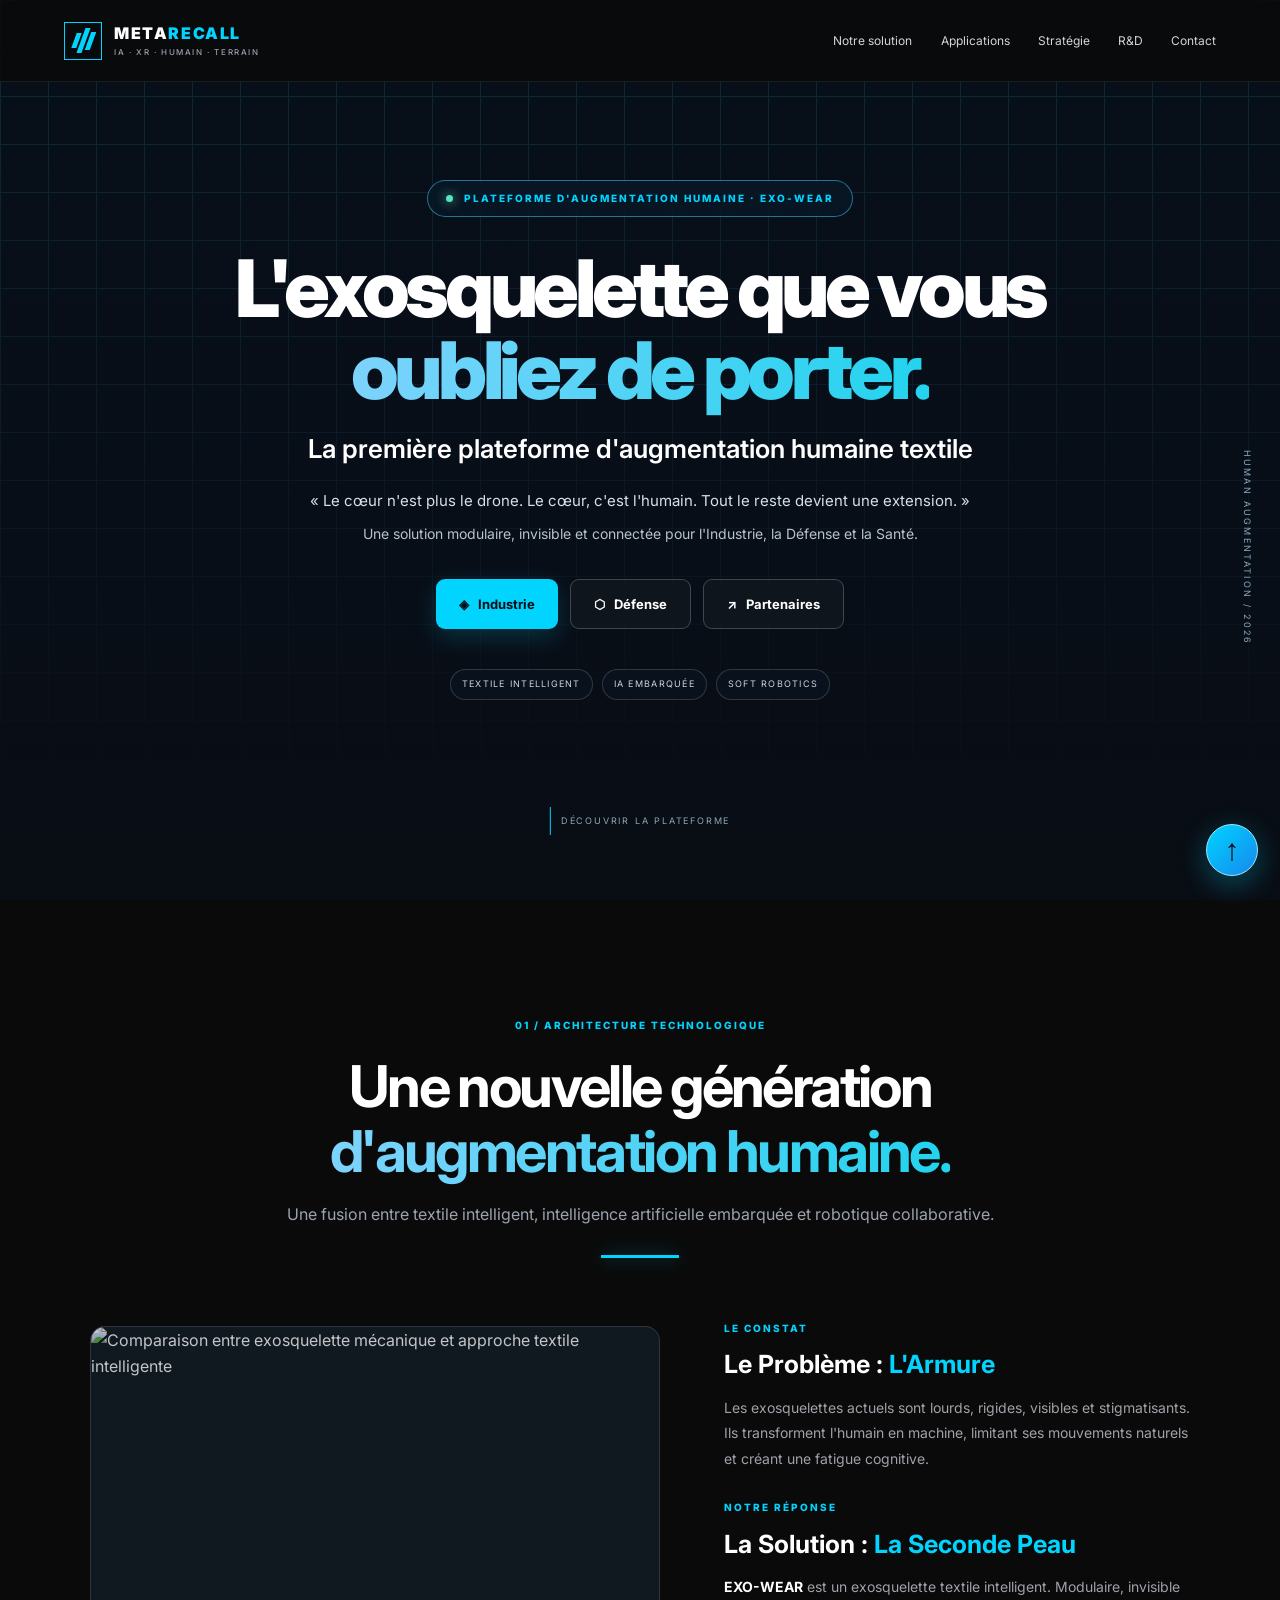
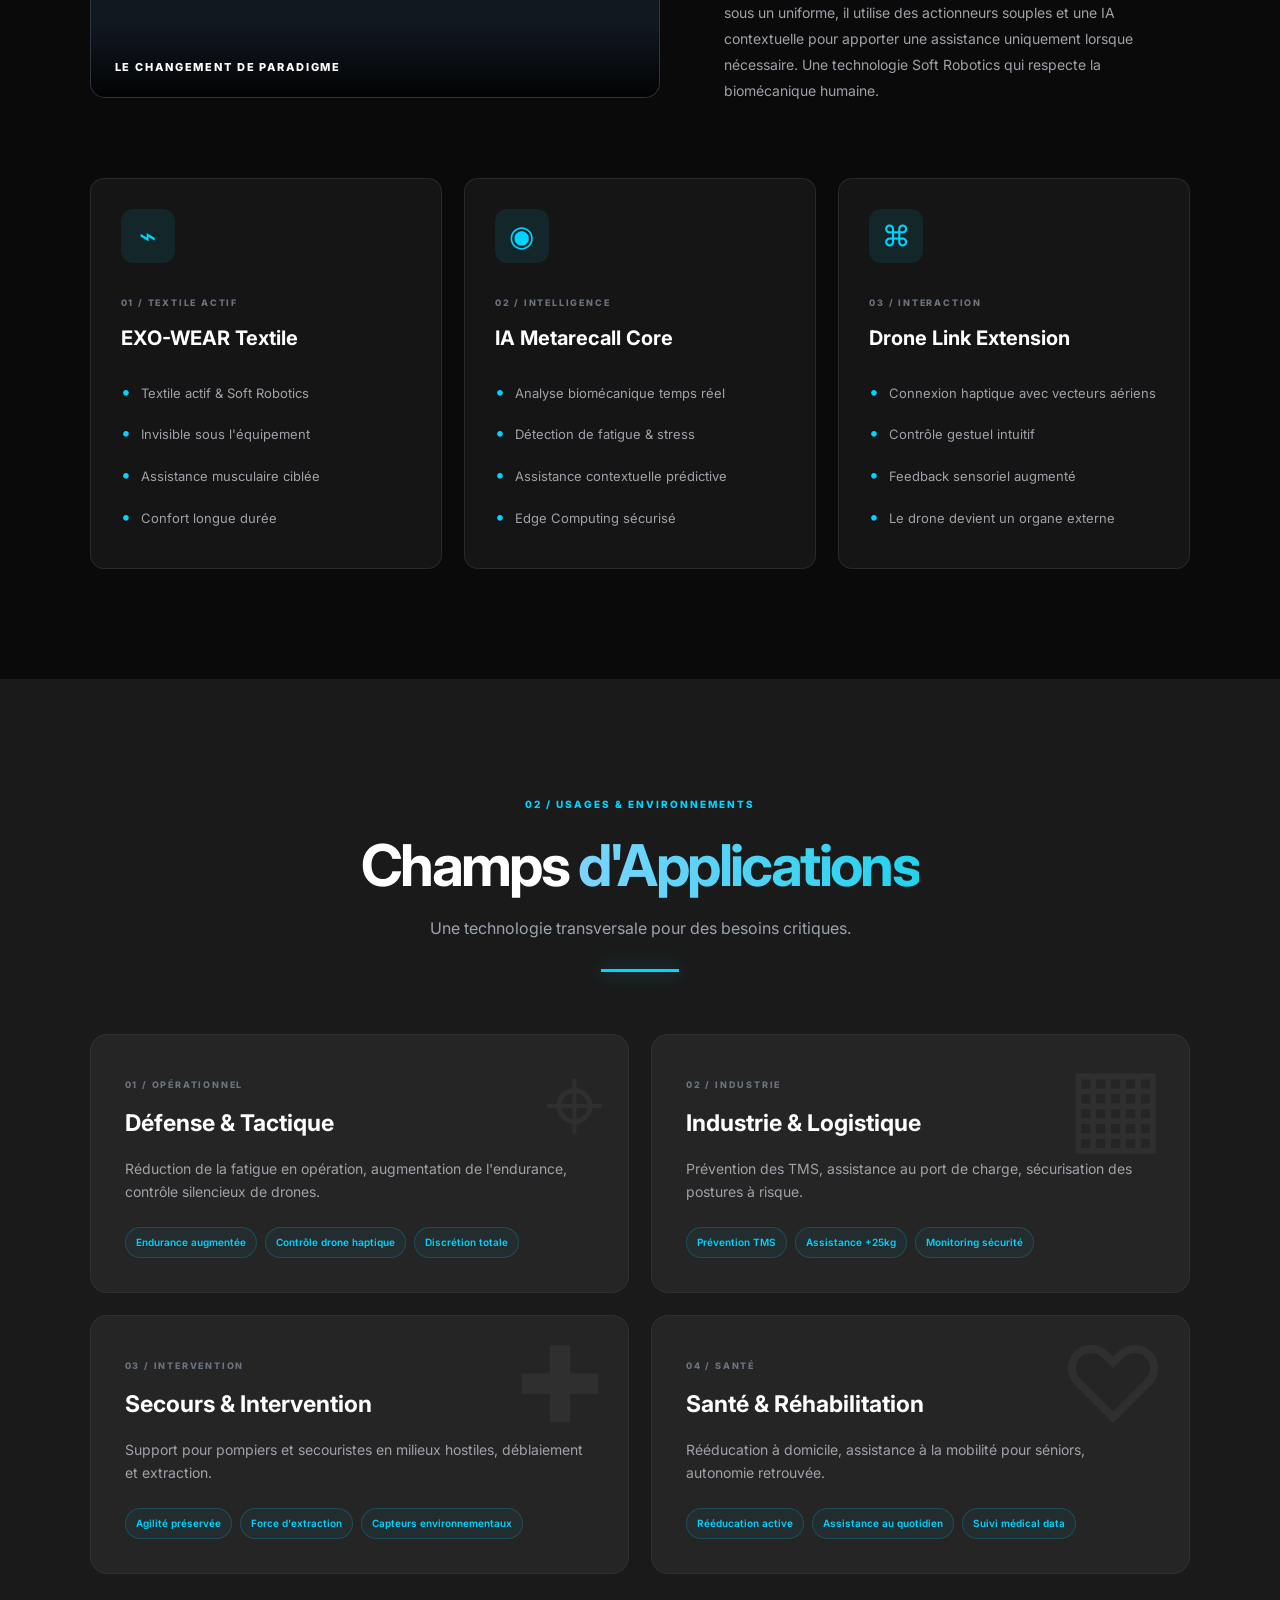
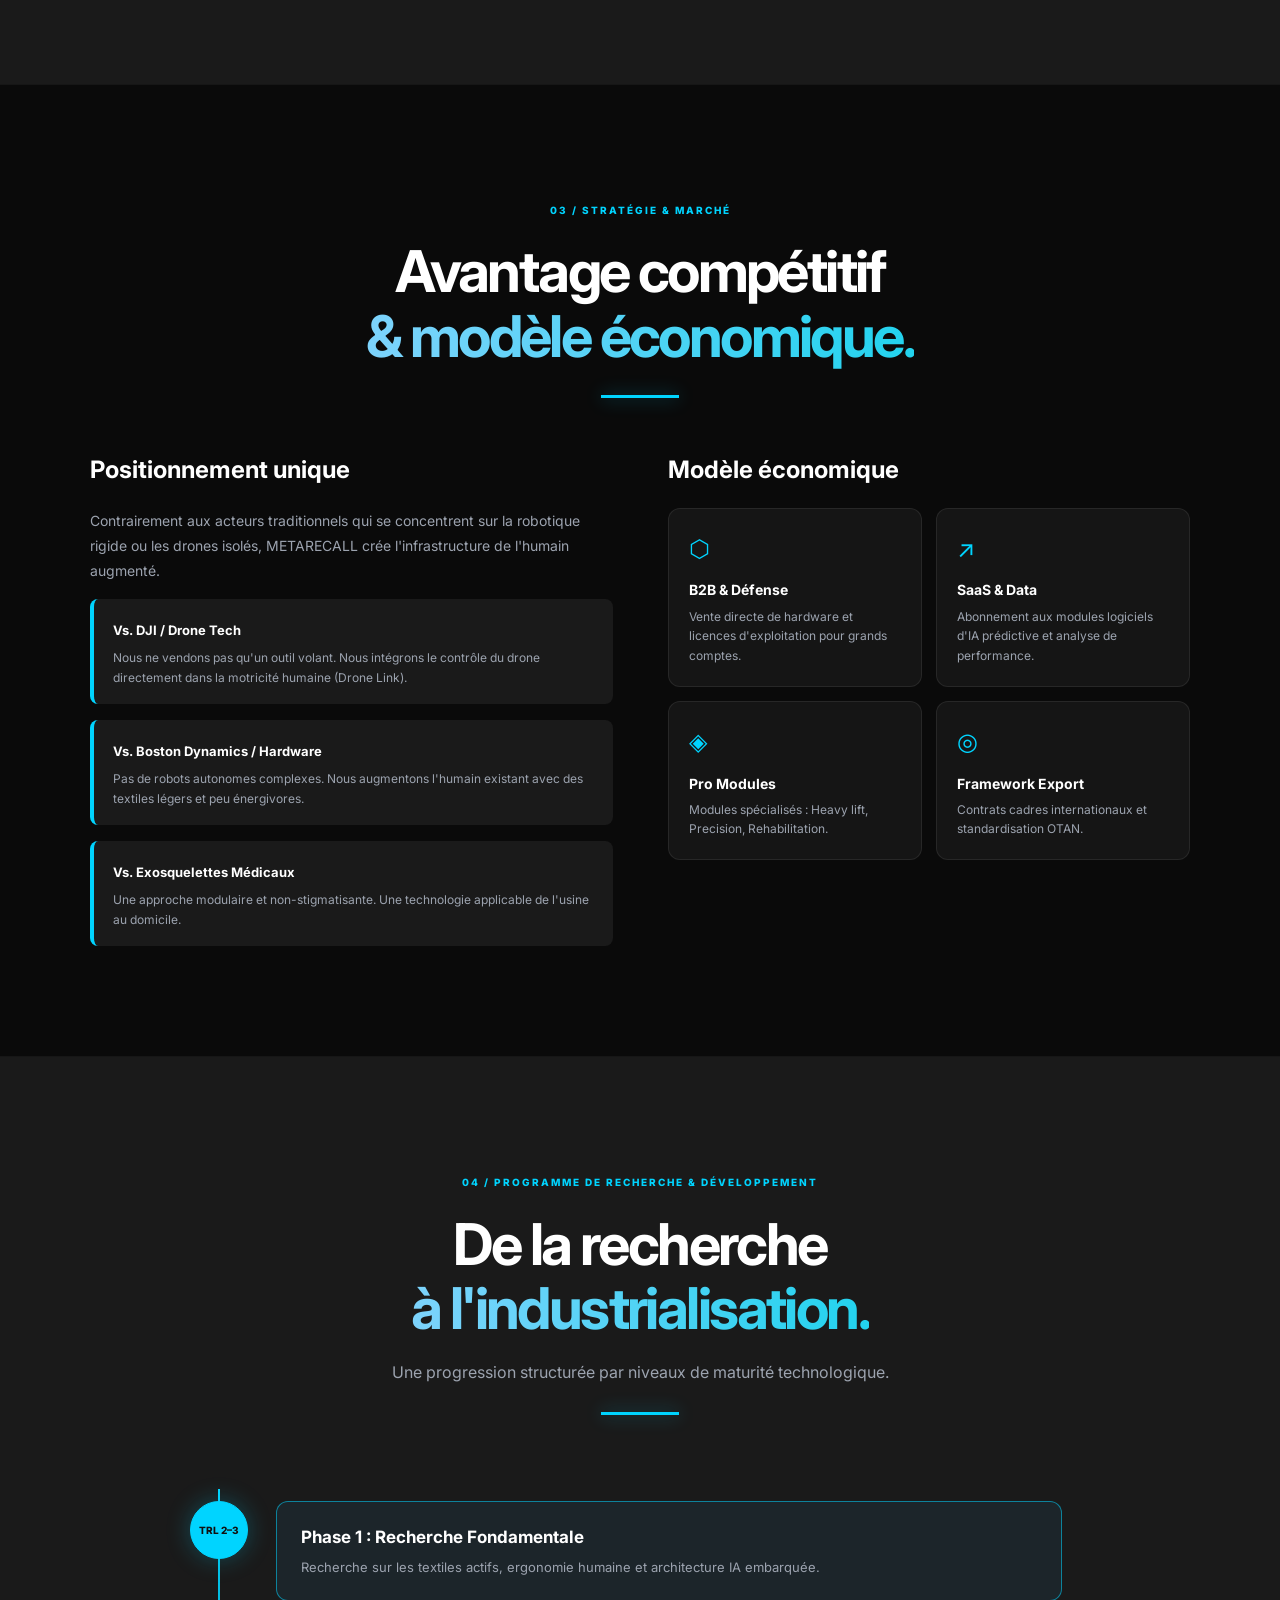
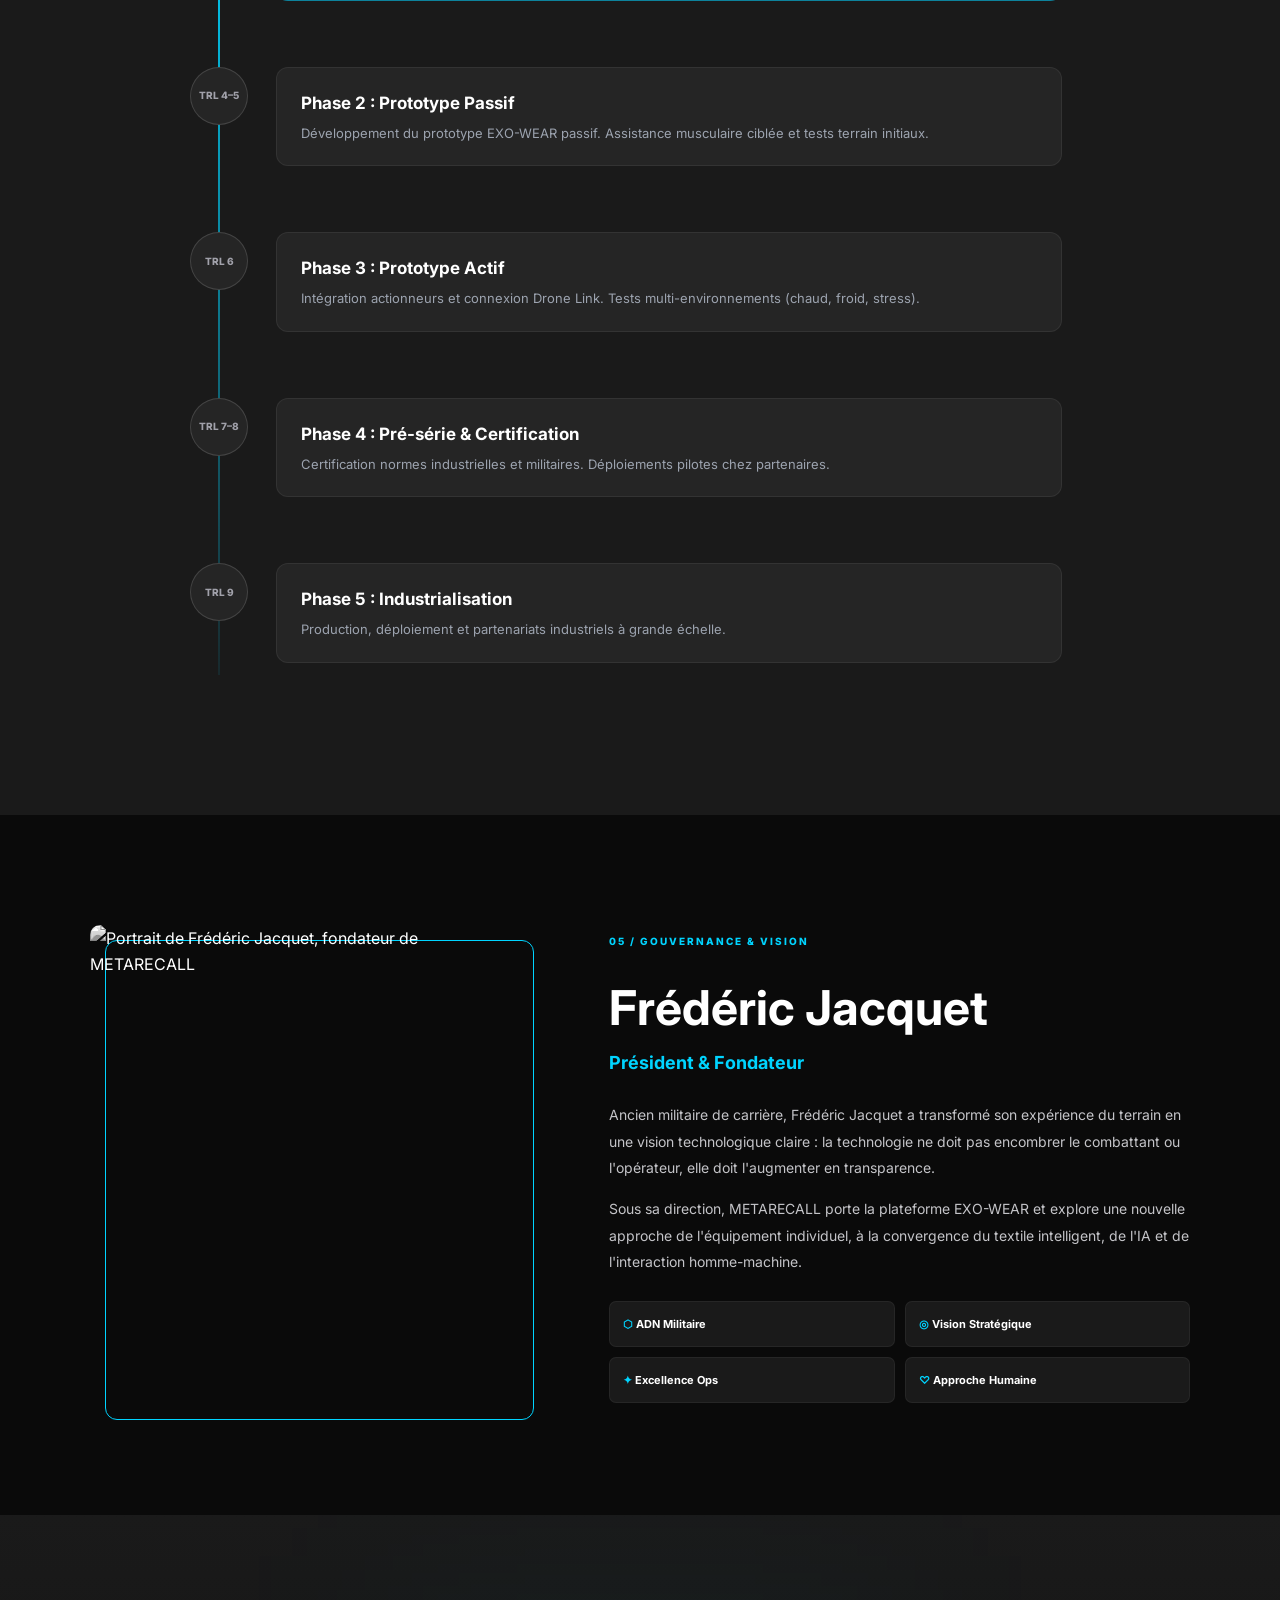
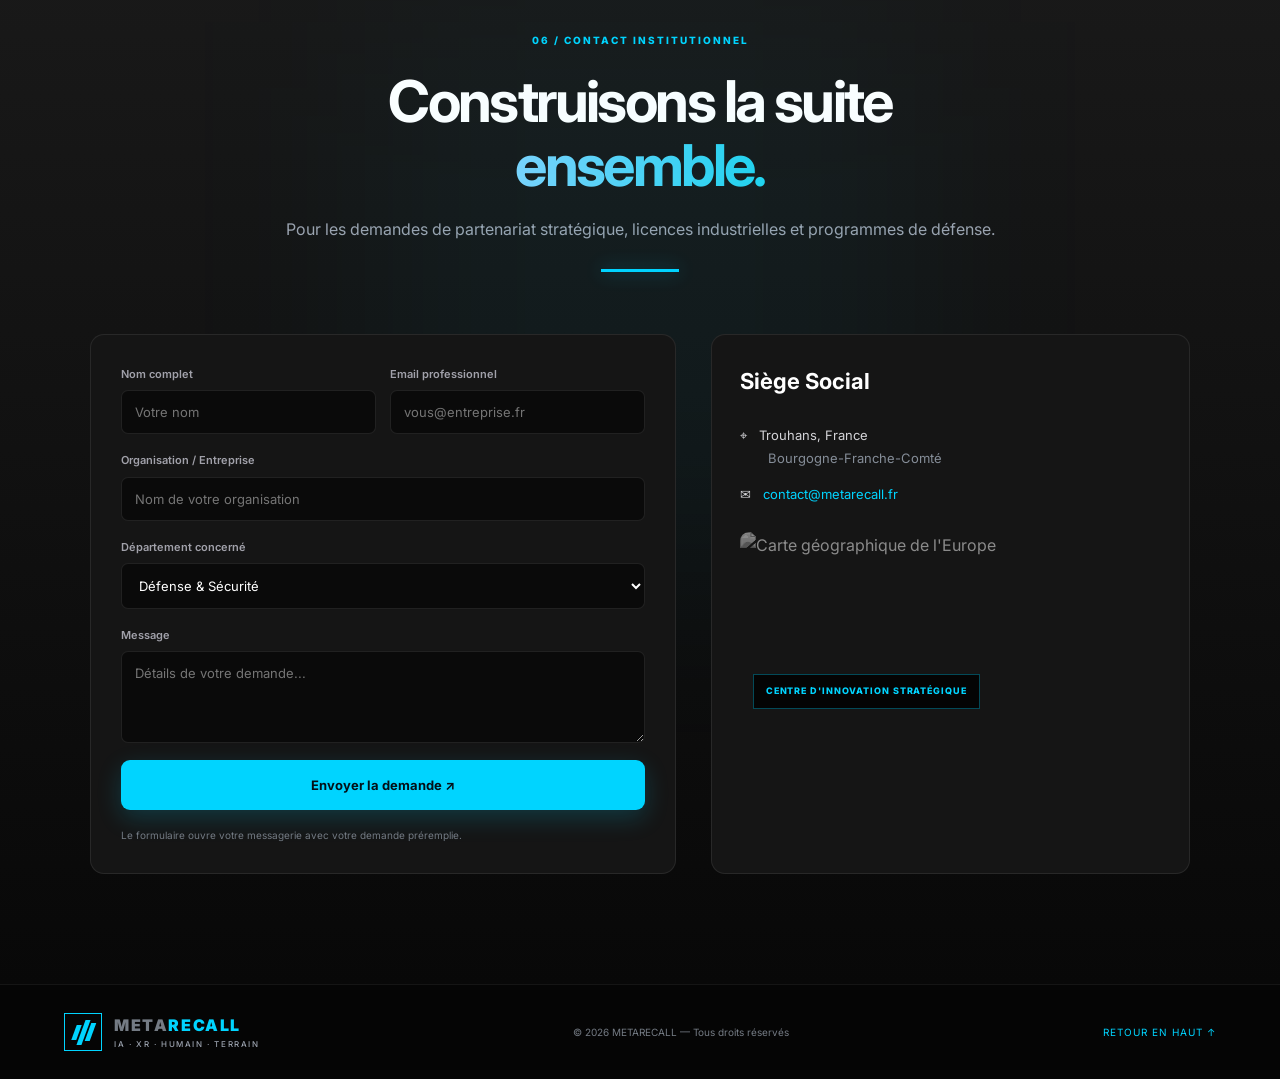
==== commit c6f68eb1: "Correct Open Graph and Twitter preview image tags" ====
--- a/index.html
+++ b/index.html
@@ -10,12 +10,14 @@
 <meta property="og:title" content="METARECALL — Augmentation humaine & EXO-WEAR">
 <meta property="og:description" content="Plateforme d'augmentation humaine et textile intelligent : textile actif, IA embarquée et interaction homme-machine.">
 <meta property="og:url" content="https://metarecall.onrender.com/">
-<meta property="og:image" content="https://metarecall.onrender.com/assets/metarecall-social.jpg?v=20261122">\n<meta property="og:image:width" content="300">\n<meta property="og:image:height" content="158">
+<meta property="og:image" content="https://metarecall.onrender.com/assets/metarecall-social.jpg?v=20261123">
+<meta property="og:image:width" content="1648">
+<meta property="og:image:height" content="928">
 <meta property="og:image:type" content="image/jpeg">
 <meta name="twitter:card" content="summary_large_image">
 <meta name="twitter:title" content="METARECALL — Augmentation humaine & EXO-WEAR">
 <meta name="twitter:description" content="Plateforme d'augmentation humaine et textile intelligent.">
-<meta name="twitter:image" content="https://metarecall.onrender.com/assets/metarecall-social.svg">
+<meta name="twitter:image" content="https://metarecall.onrender.com/assets/metarecall-social.jpg?v=20261123">
 <link rel="icon" type="image/svg+xml" href="/assets/metarecall-icon.svg">
 <link rel="apple-touch-icon" href="/assets/metarecall-icon.svg">
 <title>METARECALL — Plateforme d'Augmentation Humaine & Textile Intelligent</title>
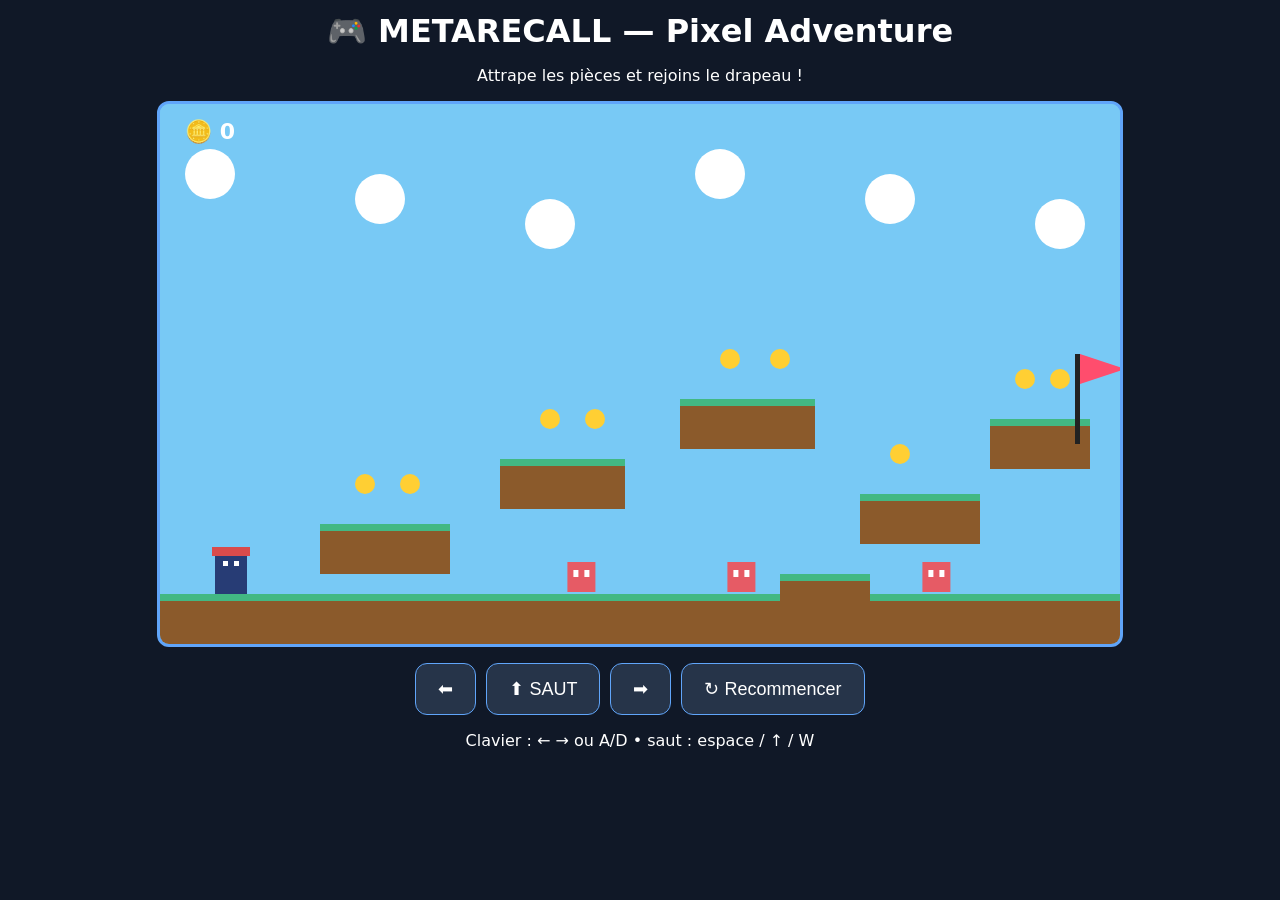
==== commit 170e55d0: "Add METARECALL Pixel Adventure game" ====
--- a/index.html
+++ b/index.html
@@ -1,89 +1 @@
-<!doctype html>
-<html lang="fr">
-<head>
-<meta charset="UTF-8"><meta name="viewport" content="width=device-width,initial-scale=1">
-<meta name="description" content="METARECALL — Plateforme d'augmentation humaine et textile intelligent EXO-WEAR. Textile actif, IA embarquée et interaction homme-machine.">
-<meta name="theme-color" content="#1a1a1a">
-<meta name="description" content="METARECALL — Plateforme d'augmentation humaine et textile intelligent EXO-WEAR. Textile actif, IA embarquée et interaction homme-machine.">
-<meta property="og:type" content="website">
-<meta property="og:site_name" content="METARECALL">
-<meta property="og:title" content="METARECALL — Augmentation humaine & EXO-WEAR">
-<meta property="og:description" content="Plateforme d'augmentation humaine et textile intelligent : textile actif, IA embarquée et interaction homme-machine.">
-<meta property="og:url" content="https://metarecall.onrender.com/">
-<meta property="og:image" content="https://metarecall.onrender.com/assets/metarecall-social.jpg?v=20261123">
-<meta property="og:image:width" content="1648">
-<meta property="og:image:height" content="928">
-<meta property="og:image:type" content="image/jpeg">
-<meta name="twitter:card" content="summary_large_image">
-<meta name="twitter:title" content="METARECALL — Augmentation humaine & EXO-WEAR">
-<meta name="twitter:description" content="Plateforme d'augmentation humaine et textile intelligent.">
-<meta name="twitter:image" content="https://metarecall.onrender.com/assets/metarecall-social.jpg?v=20261123">
-<link rel="icon" type="image/svg+xml" href="/assets/metarecall-icon.svg">
-<link rel="apple-touch-icon" href="/assets/metarecall-icon.svg">
-<title>METARECALL — Plateforme d'Augmentation Humaine & Textile Intelligent</title>
-<link rel="preconnect" href="https://fonts.googleapis.com"><link rel="preconnect" href="https://fonts.gstatic.com" crossorigin>
-<link href="https://fonts.googleapis.com/css2?family=Inter:wght@300;400;500;600;700;800;900&display=swap" rel="stylesheet">
-<link rel="stylesheet" href="styles.css">
-<!-- METARECALL publish refresh 2026-11-22 -->
-</head>
-<body>
-<header class="site-header" id="top">
- <a class="brand" href="#top" aria-label="METARECALL accueil"><span class="brand-symbol"><i></i><i></i><i></i></span><span class="brand-name">META<span>RECALL</span><small>IA · XR · HUMAIN · TERRAIN</small></span></a>
- <nav class="desktop-nav"><a href="#technology">Notre solution</a><a href="#applications">Applications</a><a href="#market">Stratégie</a><a href="#rd">R&D</a><a href="#contact">Contact</a></nav>
- <button class="menu-toggle" aria-label="Ouvrir le menu" aria-expanded="false"><span></span><span></span></button>
-</header>
-<nav class="mobile-nav"><a href="#technology">Notre solution</a><a href="#applications">Applications</a><a href="#market">Stratégie</a><a href="#rd">R&D</a><a href="#contact">Contact</a></nav>
-<main>
-<section class="hero">
- <div class="hero-photo"></div><div class="hero-overlay"></div><div class="hero-grid"></div>
- <div class="hero-content reveal">
-  <div class="eyebrow"><span class="pulse"></span> PLATEFORME D'AUGMENTATION HUMAINE · EXO-WEAR</div>
-  <h1>L'exosquelette que vous<br><em>oubliez de porter.</em></h1>
-  <p class="hero-subtitle">La première plateforme d'augmentation humaine textile</p>
-  <p class="hero-quote">« Le cœur n'est plus le drone. Le cœur, c'est l'humain. Tout le reste devient une extension. »</p>
-  <p class="hero-desc">Une solution modulaire, invisible et connectée pour l'Industrie, la Défense et la Santé.</p>
-  <div class="hero-actions"><a class="btn btn-cyan" href="#industrie">◈ &nbsp; Industrie</a><a class="btn btn-dark" href="#defense">⬡ &nbsp; Défense</a><a class="btn btn-dark" href="#contact">↗ &nbsp; Partenaires</a></div>
-  <div class="hero-tags"><span>TEXTILE INTELLIGENT</span><span>IA EMBARQUÉE</span><span>SOFT ROBOTICS</span></div>
- </div>
- <div class="hero-side-label">HUMAN AUGMENTATION / 2026</div>
- <a class="scroll-indicator" href="#technology"><span></span> DÉCOUVRIR LA PLATEFORME</a>
-</section>
-<section class="section technology" id="technology">
- <div class="section-head reveal"><span class="section-label">01 / ARCHITECTURE TECHNOLOGIQUE</span><h2>Une nouvelle génération<br><em>d'augmentation humaine.</em></h2><p>Une fusion entre textile intelligent, intelligence artificielle embarquée et robotique collaborative.</p><div class="cyan-rule"></div></div>
- <div class="problem-layout">
-  <div class="problem-image reveal"><img src="https://horizons-cdn.hostinger.com/4e3a385b-1cc6-40bb-ad78-7d74f32919c9/fred-eQfXa.jpg" alt="Comparaison entre exosquelette mécanique et approche textile intelligente"><span>LE CHANGEMENT DE PARADIGME</span></div>
-  <div class="problem-copy reveal"><div class="mini-label">LE CONSTAT</div><h3>Le Problème : <em>L'Armure</em></h3><p>Les exosquelettes actuels sont lourds, rigides, visibles et stigmatisants. Ils transforment l'humain en machine, limitant ses mouvements naturels et créant une fatigue cognitive.</p><div class="mini-label cyan">NOTRE RÉPONSE</div><h3>La Solution : <em>La Seconde Peau</em></h3><p><strong>EXO-WEAR</strong> est un exosquelette textile intelligent. Modulaire, invisible sous un uniforme, il utilise des actionneurs souples et une IA contextuelle pour apporter une assistance uniquement lorsque nécessaire. Une technologie Soft Robotics qui respecte la biomécanique humaine.</p></div>
- </div>
- <div class="tech-grid">
-  <article class="tech-card reveal"><div class="tech-icon">⌁</div><span class="card-index">01 / TEXTILE ACTIF</span><h3>EXO-WEAR Textile</h3><ul><li>Textile actif & Soft Robotics</li><li>Invisible sous l'équipement</li><li>Assistance musculaire ciblée</li><li>Confort longue durée</li></ul></article>
-  <article class="tech-card reveal"><div class="tech-icon">◉</div><span class="card-index">02 / INTELLIGENCE</span><h3>IA Metarecall Core</h3><ul><li>Analyse biomécanique temps réel</li><li>Détection de fatigue & stress</li><li>Assistance contextuelle prédictive</li><li>Edge Computing sécurisé</li></ul></article>
-  <article class="tech-card reveal"><div class="tech-icon">⌘</div><span class="card-index">03 / INTERACTION</span><h3>Drone Link Extension</h3><ul><li>Connexion haptique avec vecteurs aériens</li><li>Contrôle gestuel intuitif</li><li>Feedback sensoriel augmenté</li><li>Le drone devient un organe externe</li></ul></article>
- </div>
-</section>
-<section class="section applications" id="applications">
- <div class="section-head reveal"><span class="section-label">02 / USAGES & ENVIRONNEMENTS</span><h2>Champs <em>d'Applications</em></h2><p>Une technologie transversale pour des besoins critiques.</p><div class="cyan-rule"></div></div>
- <div class="application-grid">
-  <article class="application-card reveal" id="defense"><div class="app-symbol">⌖</div><span class="card-index">01 / OPÉRATIONNEL</span><h3>Défense & Tactique</h3><p>Réduction de la fatigue en opération, augmentation de l'endurance, contrôle silencieux de drones.</p><div class="chips"><span>Endurance augmentée</span><span>Contrôle drone haptique</span><span>Discrétion totale</span></div></article>
-  <article class="application-card reveal" id="industrie"><div class="app-symbol">▦</div><span class="card-index">02 / INDUSTRIE</span><h3>Industrie & Logistique</h3><p>Prévention des TMS, assistance au port de charge, sécurisation des postures à risque.</p><div class="chips"><span>Prévention TMS</span><span>Assistance +25kg</span><span>Monitoring sécurité</span></div></article>
-  <article class="application-card reveal"><div class="app-symbol">✚</div><span class="card-index">03 / INTERVENTION</span><h3>Secours & Intervention</h3><p>Support pour pompiers et secouristes en milieux hostiles, déblaiement et extraction.</p><div class="chips"><span>Agilité préservée</span><span>Force d'extraction</span><span>Capteurs environnementaux</span></div></article>
-  <article class="application-card reveal"><div class="app-symbol">♡</div><span class="card-index">04 / SANTÉ</span><h3>Santé & Réhabilitation</h3><p>Rééducation à domicile, assistance à la mobilité pour séniors, autonomie retrouvée.</p><div class="chips"><span>Rééducation active</span><span>Assistance au quotidien</span><span>Suivi médical data</span></div></article>
- </div>
-</section>
-<section class="section market" id="market"><div class="section-head reveal"><span class="section-label">03 / STRATÉGIE & MARCHÉ</span><h2>Avantage compétitif<br><em>& modèle économique.</em></h2><div class="cyan-rule"></div></div>
- <div class="market-grid"><div class="market-column reveal"><h3>Positionnement unique</h3><p class="muted">Contrairement aux acteurs traditionnels qui se concentrent sur la robotique rigide ou les drones isolés, METARECALL crée l'infrastructure de l'humain augmenté.</p><div class="comparison"><b>Vs. DJI / Drone Tech</b><p>Nous ne vendons pas qu'un outil volant. Nous intégrons le contrôle du drone directement dans la motricité humaine (Drone Link).</p></div><div class="comparison"><b>Vs. Boston Dynamics / Hardware</b><p>Pas de robots autonomes complexes. Nous augmentons l'humain existant avec des textiles légers et peu énergivores.</p></div><div class="comparison"><b>Vs. Exosquelettes Médicaux</b><p>Une approche modulaire et non-stigmatisante. Une technologie applicable de l'usine au domicile.</p></div></div>
- <div class="market-column reveal"><h3>Modèle économique</h3><div class="business-grid"><article><span>⬡</span><b>B2B & Défense</b><p>Vente directe de hardware et licences d'exploitation pour grands comptes.</p></article><article><span>↗</span><b>SaaS & Data</b><p>Abonnement aux modules logiciels d'IA prédictive et analyse de performance.</p></article><article><span>◈</span><b>Pro Modules</b><p>Modules spécialisés : Heavy lift, Precision, Rehabilitation.</p></article><article><span>◎</span><b>Framework Export</b><p>Contrats cadres internationaux et standardisation OTAN.</p></article></div></div></div>
-</section>
-<section class="section rd" id="rd"><div class="section-head reveal"><span class="section-label">04 / PROGRAMME DE RECHERCHE & DÉVELOPPEMENT</span><h2>De la recherche<br><em>à l'industrialisation.</em></h2><p>Une progression structurée par niveaux de maturité technologique.</p><div class="cyan-rule"></div></div><div class="timeline">
- <article class="phase current reveal"><span>TRL 2–3</span><div><h3>Phase 1 : Recherche Fondamentale</h3><p>Recherche sur les textiles actifs, ergonomie humaine et architecture IA embarquée.</p></div></article>
- <article class="phase reveal"><span>TRL 4–5</span><div><h3>Phase 2 : Prototype Passif</h3><p>Développement du prototype EXO-WEAR passif. Assistance musculaire ciblée et tests terrain initiaux.</p></div></article>
- <article class="phase reveal"><span>TRL 6</span><div><h3>Phase 3 : Prototype Actif</h3><p>Intégration actionneurs et connexion Drone Link. Tests multi-environnements (chaud, froid, stress).</p></div></article>
- <article class="phase reveal"><span>TRL 7–8</span><div><h3>Phase 4 : Pré-série & Certification</h3><p>Certification normes industrielles et militaires. Déploiements pilotes chez partenaires.</p></div></article>
- <article class="phase reveal"><span>TRL 9</span><div><h3>Phase 5 : Industrialisation</h3><p>Production, déploiement et partenariats industriels à grande échelle.</p></div></article>
- </div></section>
-<section class="section leadership"><div class="leadership-image reveal"><img src="https://horizons-cdn.hostinger.com/4e3a385b-1cc6-40bb-ad78-7d74f32919c9/fred-xinbh.png" alt="Portrait de Frédéric Jacquet, fondateur de METARECALL"></div><div class="leadership-copy reveal"><span class="section-label">05 / GOUVERNANCE & VISION</span><h2>Frédéric Jacquet</h2><h4>Président & Fondateur</h4><p>Ancien militaire de carrière, Frédéric Jacquet a transformé son expérience du terrain en une vision technologique claire : la technologie ne doit pas encombrer le combattant ou l'opérateur, elle doit l'augmenter en transparence.</p><p>Sous sa direction, METARECALL porte la plateforme EXO-WEAR et explore une nouvelle approche de l'équipement individuel, à la convergence du textile intelligent, de l'IA et de l'interaction homme-machine.</p><div class="values"><span>⬡ ADN Militaire</span><span>◎ Vision Stratégique</span><span>✦ Excellence Ops</span><span>♡ Approche Humaine</span></div></div></section>
-<section class="section contact" id="contact"><div class="contact-glow"></div><div class="section-head reveal"><span class="section-label">06 / CONTACT INSTITUTIONNEL</span><h2>Construisons la suite<br><em>ensemble.</em></h2><p>Pour les demandes de partenariat stratégique, licences industrielles et programmes de défense.</p><div class="cyan-rule"></div></div><div class="contact-layout"><form class="contact-form reveal" id="contactForm"><div class="form-row"><label>Nom complet<input name="name" required placeholder="Votre nom"></label><label>Email professionnel<input name="email" type="email" required placeholder="vous@entreprise.fr"></label></div><label>Organisation / Entreprise<input name="company" required placeholder="Nom de votre organisation"></label><label>Département concerné<select name="type"><option>Défense & Sécurité</option><option>Industrie & Logistique</option><option>Partenariat R&D</option></select></label><label>Message<textarea name="message" rows="4" required placeholder="Détails de votre demande..."></textarea></label><button class="btn btn-cyan" type="submit">Envoyer la demande ↗</button><small class="form-note">Le formulaire ouvre votre messagerie avec votre demande préremplie.</small></form><div class="contact-info reveal"><h3>Siège Social</h3><p>⌖ &nbsp; Trouhans, France<br><span>Bourgogne-Franche-Comté</span></p><p>✉ &nbsp; <a href="mailto:contact@metarecall.fr">contact@metarecall.fr</a></p><div class="map-card"><img src="https://images.unsplash.com/photo-1601037295085-6c17aa4e40a7?auto=format&fit=crop&w=1000&q=80" alt="Carte géographique de l'Europe"><span>CENTRE D'INNOVATION STRATÉGIQUE</span></div></div></div></section>
-</main>
-<footer><a class="brand" href="#top"><span class="brand-symbol"><i></i><i></i><i></i></span><span class="brand-name">META<span>RECALL</span><small>IA · XR · HUMAIN · TERRAIN</small></span></a><span>© <span id="year"></span> METARECALL — Tous droits réservés</span><a href="#top">RETOUR EN HAUT ↑</a></footer>
-<button class="back-to-top-float" type="button" aria-label="Remonter tout en haut" title="Remonter tout en haut" style="position:fixed!important;z-index:2147483647!important;right:22px!important;left:auto!important;bottom:24px!important;display:flex!important;align-items:center!important;justify-content:center!important;pointer-events:auto!important;"><span aria-hidden="true">↑</span></button>
-<script src="script.js"></script>
-</body></html>+<!doctype html><html lang="fr"><meta charset="utf-8"><meta name="viewport" content="width=device-width,initial-scale=1"><title>METARECALL Pixel Adventure</title><style>body{margin:0;background:#101827;color:white;font:16px system-ui;text-align:center}h1{margin:12px}canvas{width:min(96vw,960px);background:#78c9f5;border:3px solid #60a5fa;border-radius:12px;image-rendering:pixelated}.controls{display:flex;justify-content:center;gap:10px;margin:12px;flex-wrap:wrap}button{padding:14px 22px;background:#263449;color:white;border:1px solid #60a5fa;border-radius:12px;font-size:18px;touch-action:none}</style><h1>🎮 METARECALL — Pixel Adventure</h1><p>Attrape les pièces et rejoins le drapeau !</p><canvas id="c" width="960" height="540"></canvas><div class="controls"><button id="l">⬅</button><button id="j">⬆ SAUT</button><button id="r">➡</button><button onclick="reset()">↻ Recommencer</button></div><p>Clavier : ← → ou A/D • saut : espace / ↑ / W</p><script>const c=document.getElementById('c'),x=c.getContext('2d');let p,coins,enemies,score,win,keys={};const plat=[{x:0,y:490,w:960},{x:160,y:420,w:130},{x:340,y:355,w:125},{x:520,y:295,w:135},{x:700,y:390,w:120},{x:830,y:315,w:100},{x:620,y:470,w:90}];function reset(){p={x:55,y:400,w:32,h:42,vx:0,vy:0};score=0;win=false;coins=[205,250,390,435,570,620,740,865,900].map((a,i)=>({x:a,y:[380,380,315,315,255,255,350,275,275][i]}));enemies=[315,475,670].map(a=>({x:a,y:458,v:1.4}));}reset();function key(k,on){keys[k]=on}onkeydown=e=>{keys[e.key.toLowerCase()]=true;if([' ','arrowup','arrowleft','arrowright'].includes(e.key.toLowerCase()))e.preventDefault();if(e.key.toLowerCase()==='r')reset()};onkeyup=e=>keys[e.key.toLowerCase()]=false;function bind(id,k){let b=document.getElementById(id);b.onpointerdown=e=>{e.preventDefault();key(k,true)};b.onpointerup=b.onpointerleave=b.onpointercancel=()=>key(k,false)}bind('l','arrowleft');bind('r','arrowright');bind('j',' ');function loop(){p.vx=(keys.arrowright||keys.d?3.5:0)-(keys.arrowleft||keys.a?3.5:0);if((keys[' ']||keys.arrowup||keys.w)&&p.ground){p.vy=-11;p.ground=false}p.vy+=.48;p.x=Math.max(0,Math.min(928,p.x+p.vx));p.y+=p.vy;p.ground=false;for(let q of plat)if(p.x<q.x+q.w&&p.x+p.w>q.x&&p.y+p.h>=q.y&&p.y+p.h-p.vy<=q.y&&p.vy>=0){p.y=q.y-p.h;p.vy=0;p.ground=true}coins=coins.filter(o=>{if(p.x<o.x+12&&p.x+p.w>o.x-12&&p.y<o.y+12&&p.y+p.h>o.y-12){score++;return false}return true});enemies.forEach(e=>{e.x+=e.v;if(e.x<100||e.x>850)e.v*=-1;if(p.x<e.x+28&&p.x+p.w>e.x&&p.y+p.h>e.y&&p.y<e.y+30){if(p.vy>0){e.x=-100;score++}else reset()}});if(p.y>540)reset();if(p.x>910&&p.y<300)win=true;draw();requestAnimationFrame(loop)}function draw(){x.clearRect(0,0,960,540);x.fillStyle='#78c9f5';x.fillRect(0,0,960,540);for(let i=0;i<7;i++){x.fillStyle='#fff';x.beginPath();x.arc(i*170+50,70+(i%3)*25,25,0,Math.PI*2);x.fill()}plat.forEach(q=>{x.fillStyle='#8b5a2b';x.fillRect(q.x,q.y,q.w,q.h||50);x.fillStyle='#42b883';x.fillRect(q.x,q.y,q.w,7)});coins.forEach(o=>{x.fillStyle='#ffcf33';x.beginPath();x.arc(o.x,o.y,10,0,Math.PI*2);x.fill()});enemies.forEach(e=>{x.fillStyle='#e65b65';x.fillRect(e.x,e.y,28,30);x.fillStyle='#fff';x.fillRect(e.x+6,e.y+8,5,7);x.fillRect(e.x+17,e.y+8,5,7)});x.fillStyle='#273c75';x.fillRect(p.x,p.y,p.w,p.h);x.fillStyle='#fff';x.fillRect(p.x+8,p.y+9,5,5);x.fillRect(p.x+19,p.y+9,5,5);x.fillStyle='#d94b4b';x.fillRect(p.x-3,p.y-5,38,9);x.fillStyle='#222';x.fillRect(915,250,5,90);x.fillStyle='#ff4d6d';x.beginPath();x.moveTo(920,250);x.lineTo(965,265);x.lineTo(920,280);x.fill();x.fillStyle='#fff';x.font='bold 22px system-ui';x.fillText('🪙 '+score,25,35);if(win){x.fillStyle='rgba(12,20,35,.75)';x.fillRect(0,0,960,540);x.fillStyle='#fff';x.textAlign='center';x.font='bold 46px system-ui';x.fillText('NIVEAU TERMINÉ ! 🎉',480,250);x.font='24px system-ui';x.fillText('Pièces récoltées : '+score+' — Appuie sur R pour rejouer',480,300);x.textAlign='left'}}loop();</script></html>
